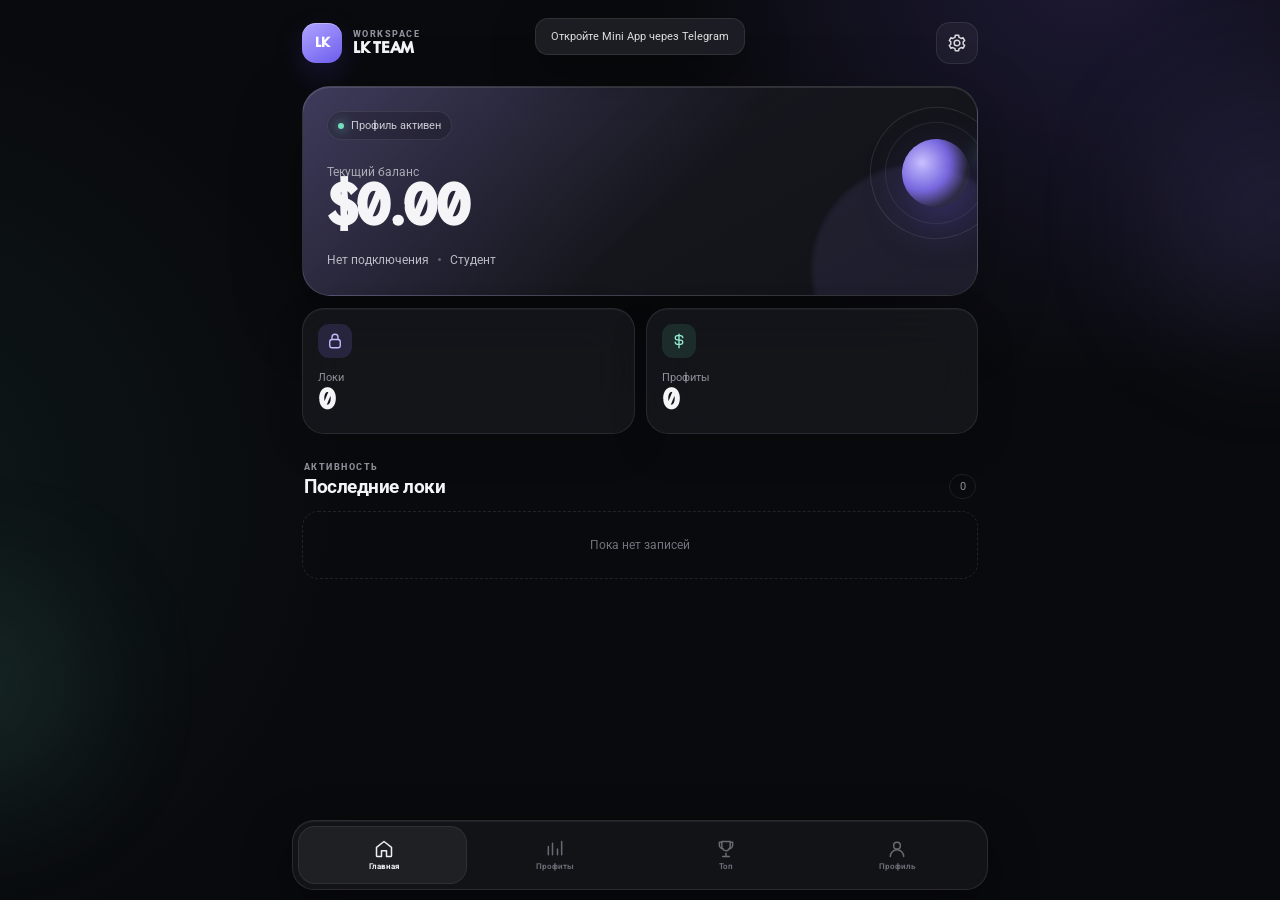
==== index.html @ 9cfc84b6 "Обновление бота" ====
<!doctype html>
<html lang="ru">
<head>
    <meta charset="utf-8">
    <meta name="viewport" content="width=device-width, initial-scale=1, viewport-fit=cover">
    <meta name="theme-color" content="#0b0c10">
    <title>LK TEAM</title>
    <link rel="stylesheet" href="style.css">
    <script src="https://telegram.org/js/telegram-web-app.js"></script>
</head>
<body>
    <div class="ambient ambient-one"></div>
    <div class="ambient ambient-two"></div>

    <div class="app-shell">
        <header class="topbar">
            <div class="brand">
                <div class="brand-mark" aria-hidden="true">LK</div>
                <div>
                    <span class="eyebrow">WORKSPACE</span>
                    <strong>LK TEAM</strong>
                </div>
            </div>
            <button class="icon-button" id="settingsBtn" aria-label="Настройки">
                <svg viewBox="0 0 24 24"><path d="M12 15.4a3.4 3.4 0 1 0 0-6.8 3.4 3.4 0 0 0 0 6.8Z"/><path d="M19.4 13.5c.1-1 .1-2 0-3l1.8-1.4-2-3.4-2.2.9c-.8-.6-1.7-1.1-2.6-1.5L14 2.8h-4l-.4 2.3c-.9.4-1.8.9-2.6 1.5l-2.2-.9-2 3.4 1.8 1.4c-.1 1-.1 2 0 3l-1.8 1.4 2 3.4 2.2-.9c.8.6 1.7 1.1 2.6 1.5l.4 2.3h4l.4-2.3c.9-.4 1.8-.9 2.6-1.5l2.2.9 2-3.4-1.8-1.4Z"/></svg>
            </button>
        </header>

        <main>
            <section class="screen active" data-screen="home">
                <article class="hero-card">
                    <div class="hero-copy">
                        <span class="status-pill"><i></i> Профиль активен</span>
                        <p class="hero-label">Текущий баланс</p>
                        <h1 id="myBalance">$0.00</h1>
                        <div class="hero-meta">
                            <span id="userInfo">Загрузка…</span>
                            <span class="dot-separator"></span>
                            <span id="rankLabel">Студент</span>
                        </div>
                    </div>
                    <div class="hero-orbit" aria-hidden="true"><span></span></div>
                </article>

                <div class="metric-grid">
                    <article class="metric-card">
                        <div class="metric-icon violet">
                            <svg viewBox="0 0 24 24"><rect x="5" y="10" width="14" height="11" rx="3"/><path d="M8 10V7a4 4 0 0 1 8 0v3"/></svg>
                        </div>
                        <span>Локи</span>
                        <strong id="lockCount">0</strong>
                    </article>
                    <article class="metric-card">
                        <div class="metric-icon mint">
                            <svg viewBox="0 0 24 24"><path d="M12 3v18M17 7.5c0-1.7-2.2-3-5-3s-5 1.3-5 3 2.2 3 5 3 5 1.3 5 3-2.2 3-5 3-5-1.3-5-3"/></svg>
                        </div>
                        <span>Профиты</span>
                        <strong id="profitCount">0</strong>
                    </article>
                </div>

                <div class="section-heading">
                    <div><span class="eyebrow">АКТИВНОСТЬ</span><h2>Последние локи</h2></div>
                    <span class="count-badge" id="lockHistoryCount">0</span>
                </div>
                <div class="timeline" id="lockHistory"><div class="empty-state">Пока нет записей</div></div>
            </section>

            <section class="screen" data-screen="profits">
                <div class="page-title">
                    <span class="eyebrow">ФИНАНСЫ</span>
                    <h1>Профиты</h1>
                    <p>Ваш результат и доходы команды</p>
                </div>

                <article class="summary-card">
                    <span>Всего заработано</span>
                    <strong id="earnedTotal">$0.00</strong>
                    <div class="summary-line"><span></span></div>
                </article>

                <div class="section-heading"><div><span class="eyebrow">ИСТОРИЯ</span><h2>Начисления</h2></div></div>
                <div class="timeline" id="profitHistory"><div class="empty-state">Пока нет начислений</div></div>

                <div class="section-heading"><div><span class="eyebrow">КОМАНДА</span><h2>Реферальная система</h2></div></div>
                <article class="ref-card">
                    <div class="ref-row"><span><i>1</i> Первый уровень</span><strong><b id="refCount1">0</b> · $<b id="refMoney1">0</b></strong></div>
                    <div class="ref-row"><span><i>2</i> Второй уровень</span><strong><b id="refCount2">0</b> · $<b id="refMoney2">0</b></strong></div>
                    <div class="ref-row"><span><i>3</i> Третий уровень</span><strong><b id="refCount3">0</b> · $<b id="refMoney3">0</b></strong></div>
                    <button class="primary-button" id="inviteBtn">Скопировать ссылку</button>
                </article>
            </section>

            <section class="screen" data-screen="rating">
                <div class="page-title">
                    <span class="eyebrow">LK TEAM</span>
                    <h1>Рейтинг</h1>
                    <p>Лучшие участники проекта</p>
                </div>
                <div class="segment-control" role="tablist">
                    <button class="active" data-rating="locks">Локи</button>
                    <button data-rating="balance">Баланс</button>
                    <button data-rating="profits">Профиты</button>
                </div>
                <div class="leaderboard" id="leaderboard"><div class="empty-state">Загрузка рейтинга…</div></div>
            </section>

            <section class="screen" data-screen="profile">
                <div class="profile-head">
                    <div class="avatar" id="profileAvatar">LK</div>
                    <h1 id="profileName">Профиль</h1>
                    <p id="profileUsername">@username</p>
                    <span class="rank-chip" id="profileRank">Студент</span>
                </div>
                <article class="profile-card">
                    <div><span>В проекте</span><strong id="joinedAt">—</strong></div>
                    <div><span>Место в рейтинге</span><strong id="topPlace">—</strong></div>
                    <div><span>Статус</span><strong class="success">Активен</strong></div>
                </article>
                <button class="secondary-button" id="profileSettingsBtn">Настроить профиль</button>
            </section>
        </main>

        <nav class="bottom-nav" aria-label="Навигация">
            <span class="nav-indicator"></span>
            <button class="active" data-target="home"><svg viewBox="0 0 24 24"><path d="m3 10 9-7 9 7v10a1 1 0 0 1-1 1h-5v-7H9v7H4a1 1 0 0 1-1-1V10Z"/></svg><span>Главная</span></button>
            <button data-target="profits"><svg viewBox="0 0 24 24"><path d="M4 19V9m5 10V5m6 14v-7m5 7V3"/></svg><span>Профиты</span></button>
            <button data-target="rating"><svg viewBox="0 0 24 24"><path d="M8 21h8M12 17v4M7 4H4v3a5 5 0 0 0 5 5m8-8h3v3a5 5 0 0 1-5 5M7 3h10v6a5 5 0 0 1-10 0V3Z"/></svg><span>Топ</span></button>
            <button data-target="profile"><svg viewBox="0 0 24 24"><circle cx="12" cy="8" r="4"/><path d="M4 21a8 8 0 0 1 16 0"/></svg><span>Профиль</span></button>
        </nav>
    </div>

    <div class="sheet-overlay" id="settingsOverlay" aria-hidden="true">
        <section class="sheet" role="dialog" aria-modal="true" aria-labelledby="settingsTitle">
            <div class="sheet-handle"></div>
            <div class="sheet-header"><div><span class="eyebrow">ПРОФИЛЬ</span><h2 id="settingsTitle">Настройки</h2></div><button class="close-button" id="settingsCloseBtn">×</button></div>
            <label class="field"><span>Отображаемый тег</span><input id="tagInput" maxlength="20" autocomplete="off" placeholder="Ваш тег"></label>
            <button class="primary-button" id="tagSaveBtn">Сохранить тег</button>
            <label class="field"><span>Ранг</span><select id="rankSelect">
                <option value="Студент" data-price="0">Студент</option>
                <option value="Чемпион" data-price="1000">Чемпион · $1 000</option>
                <option value="Волк с Уолл-Стрит" data-price="3000">Волк с Уолл-Стрит · $3 000</option>
                <option value="Легенда" data-price="5000">Легенда · $5 000</option>
                <option value="Босс Верховного стола" data-price="10000">Босс Верховного стола · $10 000</option>
            </select></label>
            <p class="field-hint" id="rankHint"></p>
            <button class="secondary-button" id="rankSaveBtn">Применить ранг</button>
        </section>
    </div>

    <div class="loader active" id="loader"><div class="loader-mark">LK</div><div class="loader-line"><span></span></div></div>
    <div class="toast" id="toast" role="status"></div>
    <script src="script.js"></script>
</body>
</html>
---- style.css ----
@font-face { font-family: LK; src: url("images/font.ttf") format("truetype"); font-display: swap; }
@font-face { font-family: LKDisplay; src: url("images/font2.ttf") format("truetype"); font-display: swap; }

:root {
    color-scheme: dark;
    --bg: #090a0d;
    --surface: rgba(24, 25, 31, .76);
    --surface-strong: #17181e;
    --stroke: rgba(255, 255, 255, .085);
    --text: #f5f5f7;
    --muted: #8f919c;
    --violet: #9c8cff;
    --mint: #73e0bd;
    --danger: #ff727c;
    --radius-xl: 28px;
    --radius-lg: 22px;
    --radius-md: 16px;
    --safe-top: env(safe-area-inset-top, 0px);
    --safe-bottom: env(safe-area-inset-bottom, 0px);
}

* { box-sizing: border-box; -webkit-tap-highlight-color: transparent; }
html { background: var(--bg); }
body {
    margin: 0;
    min-height: 100vh;
    overflow-x: hidden;
    background:
        radial-gradient(circle at 85% -5%, rgba(132, 104, 255, .16), transparent 30%),
        radial-gradient(circle at -10% 55%, rgba(75, 198, 159, .08), transparent 32%),
        var(--bg);
    color: var(--text);
    font-family: LK, Inter, -apple-system, BlinkMacSystemFont, "Segoe UI", sans-serif;
    font-size: 15px;
    -webkit-font-smoothing: antialiased;
}

button, input, select { font: inherit; }
button { color: inherit; }
svg { width: 24px; height: 24px; fill: none; stroke: currentColor; stroke-width: 1.8; stroke-linecap: round; stroke-linejoin: round; }

.ambient { position: fixed; border-radius: 50%; filter: blur(80px); pointer-events: none; opacity: .2; }
.ambient-one { width: 190px; height: 190px; right: -90px; top: 120px; background: var(--violet); }
.ambient-two { width: 160px; height: 160px; left: -100px; bottom: 130px; background: var(--mint); }

.app-shell { position: relative; max-width: 720px; min-height: 100vh; margin: 0 auto; padding: calc(14px + var(--safe-top)) 16px calc(112px + var(--safe-bottom)); }
.topbar { display: flex; align-items: center; justify-content: space-between; height: 58px; margin-bottom: 14px; }
.brand { display: flex; align-items: center; gap: 11px; }
.brand-mark, .avatar, .loader-mark {
    display: grid; place-items: center; font-family: LKDisplay, LK, sans-serif; font-weight: 800;
    background: linear-gradient(145deg, #afa4ff, #6f5ef0); color: #fff;
    box-shadow: inset 0 1px 0 rgba(255,255,255,.3), 0 12px 30px rgba(92, 72, 220, .22);
}
.brand-mark { width: 40px; height: 40px; border-radius: 14px; font-size: 13px; }
.brand strong { display: block; margin-top: 2px; font-family: LKDisplay, LK, sans-serif; font-size: 15px; letter-spacing: -.02em; }
.eyebrow { display: block; color: var(--muted); font-size: 9px; font-weight: 800; letter-spacing: .16em; }

.icon-button, .close-button {
    display: grid; place-items: center; border: 1px solid var(--stroke); background: rgba(255,255,255,.045);
    cursor: pointer; transition: transform .2s ease, background .2s ease;
}
.icon-button { width: 42px; height: 42px; border-radius: 14px; color: #d9d9df; }
.icon-button svg { width: 20px; height: 20px; }
.icon-button:active, .close-button:active { transform: scale(.93); background: rgba(255,255,255,.09); }

.screen { display: none; animation: screenIn .34s cubic-bezier(.2,.8,.2,1); }
.screen.active { display: block; }
@keyframes screenIn { from { opacity: 0; transform: translateY(8px); } to { opacity: 1; transform: none; } }

.hero-card {
    position: relative; min-height: 210px; overflow: hidden; border: 1px solid rgba(255,255,255,.13); border-radius: var(--radius-xl);
    background:
        linear-gradient(135deg, rgba(160, 142, 255, .24), rgba(17, 18, 24, .4) 55%),
        linear-gradient(150deg, #202028, #111217);
    box-shadow: inset 0 1px 0 rgba(255,255,255,.11), 0 22px 70px rgba(0,0,0,.28);
    padding: 24px;
}
.hero-card::after { content: ""; position: absolute; inset: auto -45px -80px auto; width: 210px; height: 210px; border-radius: 50%; background: rgba(156,140,255,.09); filter: blur(2px); }
.hero-copy { position: relative; z-index: 2; }
.status-pill { display: inline-flex; align-items: center; gap: 7px; padding: 7px 10px; border: 1px solid rgba(255,255,255,.09); border-radius: 999px; background: rgba(0,0,0,.18); color: #c9cad1; font-size: 11px; }
.status-pill i { width: 6px; height: 6px; border-radius: 50%; background: var(--mint); box-shadow: 0 0 12px var(--mint); }
.hero-label { margin: 25px 0 3px; color: #a9aab3; font-size: 12px; }
.hero-card h1 { margin: 0; font-family: LKDisplay, LK, sans-serif; font-size: clamp(38px, 12vw, 54px); letter-spacing: -.06em; line-height: 1.05; }
.hero-meta { display: flex; align-items: center; gap: 9px; margin-top: 14px; color: #bbbcc5; font-size: 12px; }
.dot-separator { width: 3px; height: 3px; border-radius: 50%; background: #636570; }
.hero-orbit { position: absolute; width: 132px; height: 132px; right: -25px; top: 20px; border: 1px solid rgba(255,255,255,.1); border-radius: 50%; transform: rotate(-18deg); }
.hero-orbit::before, .hero-orbit::after { content: ""; position: absolute; inset: 14px; border: 1px solid rgba(255,255,255,.08); border-radius: 50%; }
.hero-orbit::after { inset: 31px; background: radial-gradient(circle at 35% 30%, #c9c2ff, #7464dc 42%, #242234 70%); border: 0; box-shadow: 0 18px 45px rgba(91,72,201,.38); }
.hero-orbit span { position: absolute; z-index: 2; width: 9px; height: 9px; right: 8px; top: 58px; border-radius: 50%; background: var(--mint); box-shadow: 0 0 18px var(--mint); }

.metric-grid { display: grid; grid-template-columns: 1fr 1fr; gap: 11px; margin: 12px 0 28px; }
.metric-card, .profile-card, .ref-card, .summary-card {
    border: 1px solid var(--stroke); background: var(--surface); backdrop-filter: blur(24px); -webkit-backdrop-filter: blur(24px);
    box-shadow: inset 0 1px 0 rgba(255,255,255,.045), 0 14px 40px rgba(0,0,0,.13);
}
.metric-card { min-height: 126px; border-radius: var(--radius-lg); padding: 15px; }
.metric-icon { display: grid; place-items: center; width: 34px; height: 34px; border-radius: 11px; margin-bottom: 13px; }
.metric-icon svg { width: 18px; height: 18px; }
.metric-icon.violet { color: #c6bdff; background: rgba(141,120,255,.16); }
.metric-icon.mint { color: #97ecd0; background: rgba(83,203,164,.13); }
.metric-card > span { display: block; color: var(--muted); font-size: 11px; }
.metric-card strong { display: block; margin-top: 2px; font-family: LKDisplay, LK, sans-serif; font-size: 27px; letter-spacing: -.04em; }

.section-heading { display: flex; align-items: end; justify-content: space-between; margin: 0 2px 12px; }
.section-heading h2 { margin: 3px 0 0; font-family: LKDisplay, LK, sans-serif; font-size: 19px; letter-spacing: -.025em; }
.count-badge { min-width: 27px; padding: 5px 8px; border: 1px solid var(--stroke); border-radius: 99px; color: var(--muted); text-align: center; font-size: 11px; }

.timeline { display: grid; gap: 8px; }
.history-item { display: flex; align-items: center; gap: 12px; padding: 13px; border: 1px solid var(--stroke); border-radius: var(--radius-md); background: rgba(21,22,27,.72); }
.history-symbol { display: grid; place-items: center; flex: 0 0 37px; height: 37px; border-radius: 12px; color: var(--violet); background: rgba(148,130,255,.12); font-size: 16px; }
.history-copy { min-width: 0; flex: 1; }
.history-copy strong { display: block; overflow: hidden; white-space: nowrap; text-overflow: ellipsis; font-size: 13px; }
.history-copy span { display: block; margin-top: 3px; color: var(--muted); font-size: 10px; }
.history-value { color: var(--mint); font-family: LKDisplay, LK, sans-serif; font-size: 13px; }
.empty-state { padding: 26px 15px; border: 1px dashed rgba(255,255,255,.1); border-radius: var(--radius-md); color: #71737d; text-align: center; font-size: 12px; }

.page-title { padding: 18px 2px 24px; }
.page-title h1 { margin: 4px 0 5px; font-family: LKDisplay, LK, sans-serif; font-size: 34px; letter-spacing: -.05em; }
.page-title p { margin: 0; color: var(--muted); font-size: 12px; }
.summary-card { position: relative; overflow: hidden; min-height: 145px; margin-bottom: 28px; padding: 21px; border-radius: var(--radius-xl); background: linear-gradient(145deg, rgba(113,224,187,.12), rgba(24,25,31,.82)); }
.summary-card > span { color: var(--muted); font-size: 11px; }
.summary-card strong { display: block; margin-top: 9px; font-family: LKDisplay, LK, sans-serif; font-size: 36px; letter-spacing: -.055em; }
.summary-line { position: absolute; right: 18px; bottom: 21px; left: 18px; height: 30px; overflow: hidden; }
.summary-line::before { content: ""; position: absolute; inset: 16px 0 auto; height: 1px; background: rgba(255,255,255,.06); }
.summary-line span { position: absolute; width: 110%; height: 30px; left: -5%; border-top: 2px solid var(--mint); border-radius: 50%; transform: rotate(-3deg); filter: drop-shadow(0 0 7px rgba(115,224,189,.35)); }

.ref-card { margin-bottom: 15px; padding: 8px; border-radius: var(--radius-lg); }
.ref-row { display: flex; align-items: center; justify-content: space-between; min-height: 54px; padding: 0 9px; border-bottom: 1px solid rgba(255,255,255,.055); }
.ref-row:last-of-type { border: 0; }
.ref-row > span { display: flex; align-items: center; gap: 10px; color: #c5c6cd; font-size: 12px; }
.ref-row i { display: grid; place-items: center; width: 25px; height: 25px; border-radius: 8px; background: rgba(156,140,255,.12); color: #bdb2ff; font-style: normal; font-size: 10px; }
.ref-row strong { color: var(--muted); font-size: 11px; font-weight: 500; }
.ref-row b { color: var(--text); font-weight: 700; }

.primary-button, .secondary-button { width: 100%; min-height: 49px; border-radius: 15px; cursor: pointer; font-weight: 700; font-size: 12px; transition: transform .18s ease, opacity .18s ease; }
.primary-button { border: 0; background: linear-gradient(135deg, #a79aff, #7968ed); color: #fff; box-shadow: 0 12px 30px rgba(103,83,218,.18); }
.ref-card .primary-button { margin-top: 6px; }
.secondary-button { border: 1px solid var(--stroke); background: rgba(255,255,255,.045); }
.primary-button:active, .secondary-button:active { transform: scale(.98); }
.primary-button:disabled, .secondary-button:disabled { opacity: .45; }

.segment-control { display: grid; grid-template-columns: repeat(3, 1fr); gap: 4px; padding: 4px; margin-bottom: 14px; border: 1px solid var(--stroke); border-radius: 15px; background: rgba(255,255,255,.035); }
.segment-control button { min-height: 38px; border: 0; border-radius: 11px; background: transparent; color: var(--muted); font-size: 11px; cursor: pointer; transition: .2s ease; }
.segment-control button.active { background: rgba(255,255,255,.095); color: var(--text); box-shadow: inset 0 1px 0 rgba(255,255,255,.08); }
.leaderboard { display: grid; gap: 8px; }
.leader-item { display: flex; align-items: center; gap: 12px; min-height: 64px; padding: 10px 13px; border: 1px solid var(--stroke); border-radius: var(--radius-md); background: var(--surface); }
.leader-place { display: grid; place-items: center; flex: 0 0 34px; height: 34px; border-radius: 11px; background: rgba(255,255,255,.055); color: var(--muted); font-family: LKDisplay, LK, sans-serif; font-size: 12px; }
.leader-item:nth-child(1) .leader-place { background: rgba(255,203,97,.14); color: #ffd77f; }
.leader-item:nth-child(2) .leader-place { background: rgba(198,207,225,.11); color: #d9dfec; }
.leader-item:nth-child(3) .leader-place { background: rgba(214,145,99,.12); color: #dfa77e; }
.leader-person { min-width: 0; flex: 1; }
.leader-person strong, .leader-person span { display: block; overflow: hidden; white-space: nowrap; text-overflow: ellipsis; }
.leader-person strong { font-size: 12px; }
.leader-person span { margin-top: 3px; color: var(--muted); font-size: 9px; }
.leader-value { font-family: LKDisplay, LK, sans-serif; font-size: 12px; }

.profile-head { display: flex; flex-direction: column; align-items: center; padding: 31px 0 25px; }
.avatar { width: 78px; height: 78px; margin-bottom: 14px; border-radius: 27px; font-size: 20px; }
.profile-head h1 { margin: 0; font-family: LKDisplay, LK, sans-serif; font-size: 25px; letter-spacing: -.04em; }
.profile-head p { margin: 5px 0 11px; color: var(--muted); font-size: 11px; }
.rank-chip { padding: 7px 11px; border: 1px solid rgba(156,140,255,.18); border-radius: 99px; background: rgba(156,140,255,.1); color: #c7beff; font-size: 10px; }
.profile-card { margin-bottom: 12px; padding: 7px 15px; border-radius: var(--radius-lg); }
.profile-card div { display: flex; align-items: center; justify-content: space-between; min-height: 52px; border-bottom: 1px solid rgba(255,255,255,.055); }
.profile-card div:last-child { border: 0; }
.profile-card span { color: var(--muted); font-size: 11px; }
.profile-card strong { font-size: 11px; }
.profile-card .success { color: var(--mint); }

.bottom-nav {
    position: fixed; z-index: 20; right: 12px; bottom: calc(10px + var(--safe-bottom)); left: 12px; display: grid; grid-template-columns: repeat(4, 1fr);
    max-width: 696px; height: 70px; margin: auto; padding: 5px; border: 1px solid rgba(255,255,255,.1); border-radius: 22px;
    background: rgba(20,21,26,.86); backdrop-filter: blur(28px); -webkit-backdrop-filter: blur(28px); box-shadow: 0 18px 50px rgba(0,0,0,.45), inset 0 1px 0 rgba(255,255,255,.055);
}
.bottom-nav button { position: relative; z-index: 2; display: flex; flex-direction: column; align-items: center; justify-content: center; gap: 3px; border: 0; background: transparent; color: #696b74; cursor: pointer; transition: color .25s ease; }
.bottom-nav button.active { color: #eeeef2; }
.bottom-nav svg { width: 20px; height: 20px; }
.bottom-nav button span { font-size: 8px; font-weight: 700; }
.nav-indicator { position: absolute; width: calc(25% - 5px); height: 58px; top: 5px; left: 5px; border: 1px solid rgba(255,255,255,.075); border-radius: 17px; background: rgba(255,255,255,.055); transition: transform .35s cubic-bezier(.25,.8,.25,1); }

.sheet-overlay { position: fixed; z-index: 50; inset: 0; display: flex; align-items: end; visibility: hidden; background: rgba(0,0,0,0); transition: .25s ease; }
.sheet-overlay.show { visibility: visible; background: rgba(0,0,0,.62); }
.sheet { width: 100%; max-width: 720px; max-height: 88vh; margin: 0 auto; overflow-y: auto; padding: 8px 18px calc(24px + var(--safe-bottom)); border: 1px solid rgba(255,255,255,.12); border-bottom: 0; border-radius: 28px 28px 0 0; background: rgba(24,25,31,.96); backdrop-filter: blur(30px); transform: translateY(104%); transition: transform .36s cubic-bezier(.2,.8,.2,1); }
.sheet-overlay.show .sheet { transform: none; }
.sheet-handle { width: 36px; height: 4px; margin: 0 auto 18px; border-radius: 99px; background: #494b54; }
.sheet-header { display: flex; align-items: center; justify-content: space-between; margin-bottom: 21px; }
.sheet-header h2 { margin: 3px 0 0; font-family: LKDisplay, LK, sans-serif; font-size: 22px; }
.close-button { width: 37px; height: 37px; border-radius: 13px; color: #aaa; font-size: 23px; line-height: 1; }
.field { display: block; margin: 14px 0 9px; }
.field > span { display: block; margin: 0 0 8px 2px; color: var(--muted); font-size: 10px; }
.field input, .field select { width: 100%; height: 50px; padding: 0 14px; outline: 0; border: 1px solid var(--stroke); border-radius: 15px; background: rgba(255,255,255,.045); color: var(--text); font-size: 12px; transition: border .2s ease; }
.field input:focus, .field select:focus { border-color: rgba(156,140,255,.48); }
.field select option { color: #111; }
.field-hint { min-height: 27px; margin: 6px 3px 9px; color: var(--muted); font-size: 9px; line-height: 1.45; }

.loader { position: fixed; z-index: 100; inset: 0; display: grid; place-content: center; gap: 17px; visibility: hidden; opacity: 0; background: var(--bg); transition: opacity .3s ease, visibility .3s ease; }
.loader.active { visibility: visible; opacity: 1; }
.loader-mark { width: 58px; height: 58px; margin: auto; border-radius: 20px; font-size: 16px; }
.loader-line { width: 110px; height: 3px; overflow: hidden; border-radius: 99px; background: rgba(255,255,255,.08); }
.loader-line span { display: block; width: 45%; height: 100%; border-radius: inherit; background: linear-gradient(90deg, var(--violet), var(--mint)); animation: loading 1.1s ease-in-out infinite; }
@keyframes loading { 0% { transform: translateX(-110%); } 100% { transform: translateX(250%); } }

.toast { position: fixed; z-index: 80; top: calc(18px + var(--safe-top)); left: 50%; max-width: calc(100% - 32px); padding: 11px 15px; border: 1px solid var(--stroke); border-radius: 13px; background: rgba(30,31,38,.94); box-shadow: 0 15px 45px rgba(0,0,0,.36); color: #ddd; font-size: 11px; opacity: 0; transform: translate(-50%, -15px); pointer-events: none; transition: .25s ease; }
.toast.show { opacity: 1; transform: translate(-50%, 0); }

@media (min-width: 560px) {
    .app-shell { padding-right: 22px; padding-left: 22px; }
    .metric-grid { grid-template-columns: repeat(4, 1fr); }
    .metric-card { grid-column: span 2; }
}

@media (prefers-reduced-motion: reduce) {
    *, *::before, *::after { scroll-behavior: auto !important; animation-duration: .01ms !important; animation-iteration-count: 1 !important; transition-duration: .01ms !important; }
}
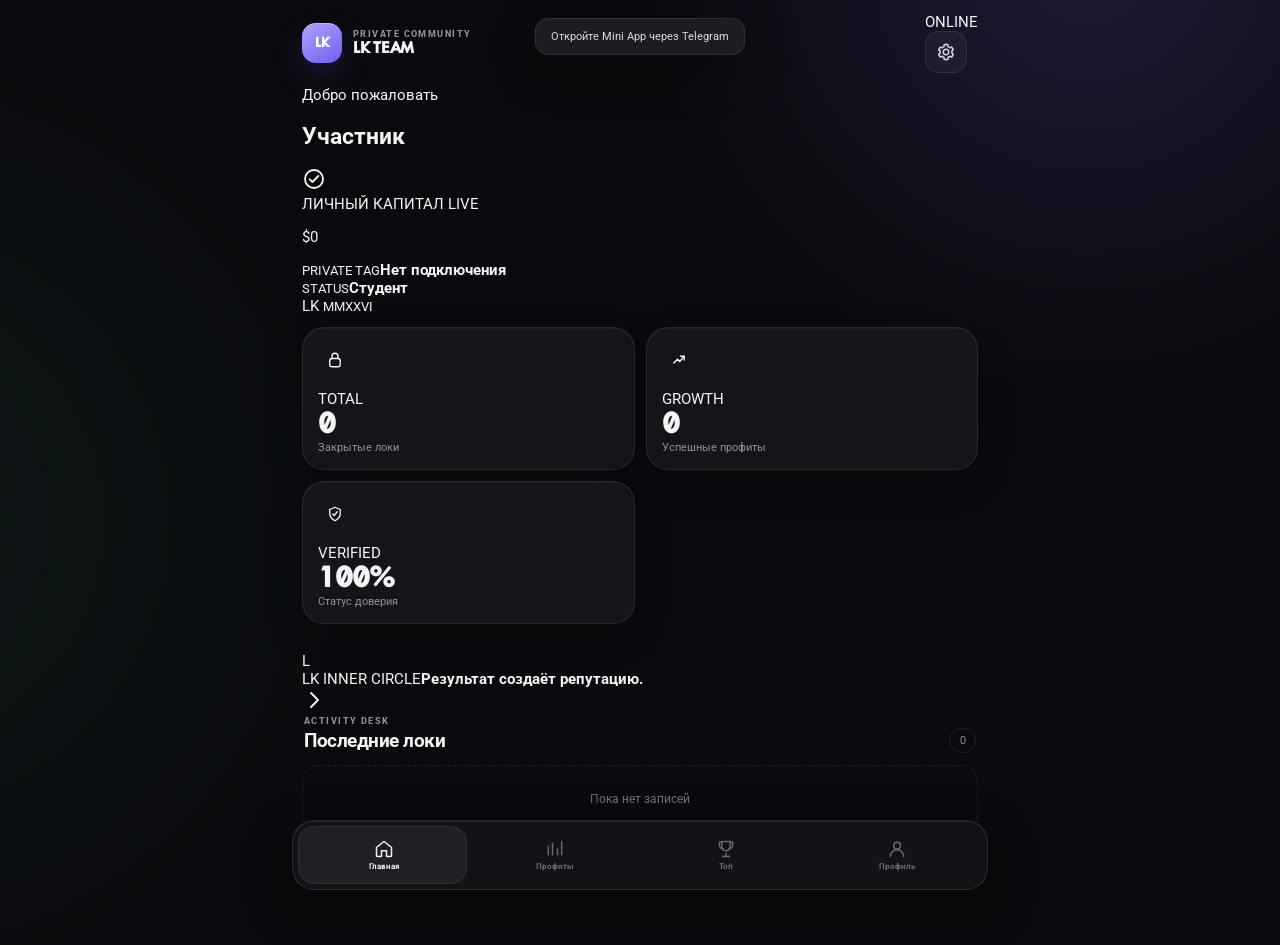
==== commit 17d5ec48: "Redesign Mini App structure with premium private-club layout" ====
--- a/index.html
+++ b/index.html
@@ -3,64 +3,114 @@
 <head>
     <meta charset="utf-8">
     <meta name="viewport" content="width=device-width, initial-scale=1, viewport-fit=cover">
-    <meta name="theme-color" content="#0b0c10">
-    <title>LK TEAM</title>
+    <meta name="theme-color" content="#090806">
+    <meta name="color-scheme" content="dark">
+    <title>LK TEAM — Private Club</title>
+    <link rel="preconnect" href="https://fonts.googleapis.com">
+    <link rel="preconnect" href="https://fonts.gstatic.com" crossorigin>
+    <link href="https://fonts.googleapis.com/css2?family=Cormorant+Garamond:wght@600;700&family=Manrope:wght@400;500;600;700;800&display=swap" rel="stylesheet">
     <link rel="stylesheet" href="style.css">
     <script src="https://telegram.org/js/telegram-web-app.js"></script>
 </head>
 <body>
-    <div class="ambient ambient-one"></div>
-    <div class="ambient ambient-two"></div>
+    <div class="scene" aria-hidden="true">
+        <div class="scene-glow scene-glow-one"></div>
+        <div class="scene-glow scene-glow-two"></div>
+        <div class="scene-grid"></div>
+        <div class="scene-noise"></div>
+    </div>
 
     <div class="app-shell">
         <header class="topbar">
             <div class="brand">
-                <div class="brand-mark" aria-hidden="true">LK</div>
-                <div>
-                    <span class="eyebrow">WORKSPACE</span>
+                <div class="brand-mark" aria-hidden="true"><span>LK</span></div>
+                <div class="brand-copy">
+                    <span class="eyebrow">PRIVATE COMMUNITY</span>
                     <strong>LK TEAM</strong>
                 </div>
             </div>
-            <button class="icon-button" id="settingsBtn" aria-label="Настройки">
-                <svg viewBox="0 0 24 24"><path d="M12 15.4a3.4 3.4 0 1 0 0-6.8 3.4 3.4 0 0 0 0 6.8Z"/><path d="M19.4 13.5c.1-1 .1-2 0-3l1.8-1.4-2-3.4-2.2.9c-.8-.6-1.7-1.1-2.6-1.5L14 2.8h-4l-.4 2.3c-.9.4-1.8.9-2.6 1.5l-2.2-.9-2 3.4 1.8 1.4c-.1 1-.1 2 0 3l-1.8 1.4 2 3.4 2.2-.9c.8.6 1.7 1.1 2.6 1.5l.4 2.3h4l.4-2.3c.9-.4 1.8-.9 2.6-1.5l2.2.9 2-3.4-1.8-1.4Z"/></svg>
-            </button>
+            <div class="top-actions">
+                <span class="online-badge"><i></i><span>ONLINE</span></span>
+                <button class="icon-button" id="settingsBtn" aria-label="Настройки">
+                    <svg viewBox="0 0 24 24" aria-hidden="true"><path d="M12 15.3a3.3 3.3 0 1 0 0-6.6 3.3 3.3 0 0 0 0 6.6Z"/><path d="M19.1 13.4a7.7 7.7 0 0 0 0-2.8l1.7-1.3-1.9-3.2-2.1.8a8.2 8.2 0 0 0-2.4-1.4L14.1 3h-4.2l-.3 2.5A8.2 8.2 0 0 0 7.2 7l-2.1-.8-1.9 3.2 1.7 1.3a7.7 7.7 0 0 0 0 2.8l-1.7 1.3L5.1 18l2.1-.8a8.2 8.2 0 0 0 2.4 1.4l.3 2.5h4.2l.3-2.5a8.2 8.2 0 0 0 2.4-1.4l2.1.8 1.9-3.2-1.7-1.4Z"/></svg>
+                </button>
+            </div>
         </header>
 
         <main>
             <section class="screen active" data-screen="home">
-                <article class="hero-card">
-                    <div class="hero-copy">
-                        <span class="status-pill"><i></i> Профиль активен</span>
-                        <p class="hero-label">Текущий баланс</p>
-                        <h1 id="myBalance">$0.00</h1>
-                        <div class="hero-meta">
-                            <span id="userInfo">Загрузка…</span>
-                            <span class="dot-separator"></span>
-                            <span id="rankLabel">Студент</span>
-                        </div>
-                    </div>
-                    <div class="hero-orbit" aria-hidden="true"><span></span></div>
+                <div class="welcome-row">
+                    <div>
+                        <span id="greetingText">Добро пожаловать</span>
+                        <h1 id="welcomeName">Участник</h1>
+                    </div>
+                    <div class="member-seal" aria-label="Верифицированный участник">
+                        <svg viewBox="0 0 24 24" aria-hidden="true"><path d="m7.8 12.3 2.7 2.7 5.8-6"/><circle cx="12" cy="12" r="9"/></svg>
+                    </div>
+                </div>
+
+                <article class="wealth-card">
+                    <div class="wealth-shine" aria-hidden="true"></div>
+                    <div class="wealth-rings" aria-hidden="true"><i></i><i></i><i></i></div>
+                    <div class="wealth-content">
+                        <div class="wealth-topline">
+                            <span>ЛИЧНЫЙ КАПИТАЛ</span>
+                            <span class="live-pill"><i></i> LIVE</span>
+                        </div>
+                        <p class="wealth-balance" id="myBalance">$0</p>
+                        <div class="wealth-footer">
+                            <div><small>PRIVATE TAG</small><strong id="userInfo">Загрузка…</strong></div>
+                            <div><small>STATUS</small><strong id="rankLabel">Студент</strong></div>
+                        </div>
+                    </div>
+                    <div class="wealth-medallion" aria-hidden="true">
+                        <div class="medallion-edge"></div>
+                        <span>LK</span>
+                        <small>MMXXVI</small>
+                    </div>
                 </article>
 
                 <div class="metric-grid">
                     <article class="metric-card">
-                        <div class="metric-icon violet">
-                            <svg viewBox="0 0 24 24"><rect x="5" y="10" width="14" height="11" rx="3"/><path d="M8 10V7a4 4 0 0 1 8 0v3"/></svg>
-                        </div>
-                        <span>Локи</span>
+                        <div class="metric-top">
+                            <span class="metric-icon">
+                                <svg viewBox="0 0 24 24" aria-hidden="true"><rect x="5" y="10" width="14" height="11" rx="3"/><path d="M8 10V7a4 4 0 0 1 8 0v3"/></svg>
+                            </span>
+                            <span class="metric-trend">TOTAL</span>
+                        </div>
                         <strong id="lockCount">0</strong>
+                        <span>Закрытые локи</span>
                     </article>
                     <article class="metric-card">
-                        <div class="metric-icon mint">
-                            <svg viewBox="0 0 24 24"><path d="M12 3v18M17 7.5c0-1.7-2.2-3-5-3s-5 1.3-5 3 2.2 3 5 3 5 1.3 5 3-2.2 3-5 3-5-1.3-5-3"/></svg>
-                        </div>
-                        <span>Профиты</span>
+                        <div class="metric-top">
+                            <span class="metric-icon">
+                                <svg viewBox="0 0 24 24" aria-hidden="true"><path d="M5 16 10 11l3 3 6-7"/><path d="M14 7h5v5"/></svg>
+                            </span>
+                            <span class="metric-trend">GROWTH</span>
+                        </div>
                         <strong id="profitCount">0</strong>
+                        <span>Успешные профиты</span>
                     </article>
-                </div>
+                    <article class="metric-card metric-card-status">
+                        <div class="metric-top">
+                            <span class="metric-icon">
+                                <svg viewBox="0 0 24 24" aria-hidden="true"><path d="M12 3 19 6v5c0 4.6-2.9 8-7 10-4.1-2-7-5.4-7-10V6l7-3Z"/><path d="m9 12 2 2 4-5"/></svg>
+                            </span>
+                            <span class="metric-trend">VERIFIED</span>
+                        </div>
+                        <strong class="status-value">100%</strong>
+                        <span>Статус доверия</span>
+                    </article>
+                </div>
+
+                <article class="club-note">
+                    <div class="club-note-mark">L</div>
+                    <div><span>LK INNER CIRCLE</span><strong>Результат создаёт репутацию.</strong></div>
+                    <svg viewBox="0 0 24 24" aria-hidden="true"><path d="m9 5 7 7-7 7"/></svg>
+                </article>
 
                 <div class="section-heading">
-                    <div><span class="eyebrow">АКТИВНОСТЬ</span><h2>Последние локи</h2></div>
+                    <div><span class="eyebrow">ACTIVITY DESK</span><h2>Последние локи</h2></div>
                     <span class="count-badge" id="lockHistoryCount">0</span>
                 </div>
                 <div class="timeline" id="lockHistory"><div class="empty-state">Пока нет записей</div></div>
@@ -68,34 +118,63 @@
 
             <section class="screen" data-screen="profits">
                 <div class="page-title">
-                    <span class="eyebrow">ФИНАНСЫ</span>
+                    <span class="eyebrow">FINANCIAL OFFICE</span>
                     <h1>Профиты</h1>
-                    <p>Ваш результат и доходы команды</p>
+                    <p>Личная динамика и структура дохода</p>
                 </div>
 
                 <article class="summary-card">
-                    <span>Всего заработано</span>
-                    <strong id="earnedTotal">$0.00</strong>
-                    <div class="summary-line"><span></span></div>
-                </article>
-
-                <div class="section-heading"><div><span class="eyebrow">ИСТОРИЯ</span><h2>Начисления</h2></div></div>
+                    <div class="summary-copy">
+                        <span>ВСЕГО ЗАРАБОТАНО</span>
+                        <strong id="earnedTotal">$0</strong>
+                        <small><i></i> Данные обновляются автоматически</small>
+                    </div>
+                    <div class="chart-shell" aria-hidden="true">
+                        <svg viewBox="0 0 280 100" preserveAspectRatio="none">
+                            <defs>
+                                <linearGradient id="chartFill" x1="0" y1="0" x2="0" y2="1">
+                                    <stop offset="0%" stop-color="#e5bd72" stop-opacity=".32"/>
+                                    <stop offset="100%" stop-color="#e5bd72" stop-opacity="0"/>
+                                </linearGradient>
+                            </defs>
+                            <path class="chart-area" d="M0 86 C28 76 39 78 61 67 S103 72 125 54 156 60 176 38 217 50 239 25 261 29 280 10 L280 100 L0 100Z"/>
+                            <path class="chart-line" d="M0 86 C28 76 39 78 61 67 S103 72 125 54 156 60 176 38 217 50 239 25 261 29 280 10"/>
+                        </svg>
+                    </div>
+                </article>
+
+                <div class="finance-facts">
+                    <div><span>Средний чек</span><strong id="profitAverage">$0</strong></div>
+                    <div><span>Лучший профит</span><strong id="profitBest">$0</strong></div>
+                    <div><span>Всего операций</span><strong id="profitOperations">0</strong></div>
+                </div>
+
+                <div class="section-heading"><div><span class="eyebrow">TRANSACTIONS</span><h2>Начисления</h2></div></div>
                 <div class="timeline" id="profitHistory"><div class="empty-state">Пока нет начислений</div></div>
 
-                <div class="section-heading"><div><span class="eyebrow">КОМАНДА</span><h2>Реферальная система</h2></div></div>
+                <div class="section-heading"><div><span class="eyebrow">PARTNER PROGRAM</span><h2>Реферальная система</h2></div></div>
                 <article class="ref-card">
-                    <div class="ref-row"><span><i>1</i> Первый уровень</span><strong><b id="refCount1">0</b> · $<b id="refMoney1">0</b></strong></div>
-                    <div class="ref-row"><span><i>2</i> Второй уровень</span><strong><b id="refCount2">0</b> · $<b id="refMoney2">0</b></strong></div>
-                    <div class="ref-row"><span><i>3</i> Третий уровень</span><strong><b id="refCount3">0</b> · $<b id="refMoney3">0</b></strong></div>
-                    <button class="primary-button" id="inviteBtn">Скопировать ссылку</button>
+                    <div class="ref-intro"><span>3 уровня партнёрства</span><strong>Расширяй свою команду</strong></div>
+                    <div class="ref-row"><span><i>01</i><b>Первый уровень</b></span><strong><b id="refCount1">0</b> чел. <em>$<b id="refMoney1">0</b></em></strong></div>
+                    <div class="ref-row"><span><i>02</i><b>Второй уровень</b></span><strong><b id="refCount2">0</b> чел. <em>$<b id="refMoney2">0</b></em></strong></div>
+                    <div class="ref-row"><span><i>03</i><b>Третий уровень</b></span><strong><b id="refCount3">0</b> чел. <em>$<b id="refMoney3">0</b></em></strong></div>
+                    <button class="primary-button" id="inviteBtn">
+                        <span>Скопировать приглашение</span>
+                        <svg viewBox="0 0 24 24" aria-hidden="true"><path d="M8 12h8M13 9l3 3-3 3"/><rect x="3" y="4" width="18" height="16" rx="5"/></svg>
+                    </button>
                 </article>
             </section>
 
             <section class="screen" data-screen="rating">
-                <div class="page-title">
-                    <span class="eyebrow">LK TEAM</span>
-                    <h1>Рейтинг</h1>
-                    <p>Лучшие участники проекта</p>
+                <div class="rating-head">
+                    <div>
+                        <span class="eyebrow">HALL OF FAME</span>
+                        <h1>Рейтинг</h1>
+                        <p>Лидеры закрытого сообщества</p>
+                    </div>
+                    <div class="trophy-seal" aria-hidden="true">
+                        <svg viewBox="0 0 24 24"><path d="M8 21h8M12 17v4M7 4H4v3a5 5 0 0 0 5 5m8-8h3v3a5 5 0 0 1-5 5M7 3h10v6a5 5 0 0 1-10 0V3Z"/></svg>
+                    </div>
                 </div>
                 <div class="segment-control" role="tablist">
                     <button class="active" data-rating="locks">Локи</button>
@@ -106,50 +185,78 @@
             </section>
 
             <section class="screen" data-screen="profile">
-                <div class="profile-head">
-                    <div class="avatar" id="profileAvatar">LK</div>
+                <article class="profile-hero">
+                    <div class="profile-hero-lines" aria-hidden="true"></div>
+                    <span class="profile-overline">MEMBER ID · <b id="profileMemberId">000000</b></span>
+                    <div class="avatar-wrap"><div class="avatar" id="profileAvatar">LK</div><i></i></div>
                     <h1 id="profileName">Профиль</h1>
                     <p id="profileUsername">@username</p>
                     <span class="rank-chip" id="profileRank">Студент</span>
-                </div>
+                </article>
+
+                <div class="profile-metrics">
+                    <div><strong id="profileProfitCount">0</strong><span>Профитов</span></div>
+                    <i></i>
+                    <div><strong id="profileLockCount">0</strong><span>Локов</span></div>
+                    <i></i>
+                    <div><strong id="topPlace">—</strong><span>Место</span></div>
+                </div>
+
                 <article class="profile-card">
-                    <div><span>В проекте</span><strong id="joinedAt">—</strong></div>
-                    <div><span>Место в рейтинге</span><strong id="topPlace">—</strong></div>
-                    <div><span>Статус</span><strong class="success">Активен</strong></div>
-                </article>
-                <button class="secondary-button" id="profileSettingsBtn">Настроить профиль</button>
+                    <div><span>Состоит в проекте</span><strong id="joinedAt">—</strong></div>
+                    <div><span>Private tag</span><strong id="profileTag">—</strong></div>
+                    <div><span>Статус аккаунта</span><strong class="success"><i></i> Активен</strong></div>
+                </article>
+                <button class="secondary-button" id="profileSettingsBtn">
+                    <span>Настроить профиль</span>
+                    <svg viewBox="0 0 24 24" aria-hidden="true"><path d="m9 5 7 7-7 7"/></svg>
+                </button>
             </section>
         </main>
 
         <nav class="bottom-nav" aria-label="Навигация">
             <span class="nav-indicator"></span>
-            <button class="active" data-target="home"><svg viewBox="0 0 24 24"><path d="m3 10 9-7 9 7v10a1 1 0 0 1-1 1h-5v-7H9v7H4a1 1 0 0 1-1-1V10Z"/></svg><span>Главная</span></button>
-            <button data-target="profits"><svg viewBox="0 0 24 24"><path d="M4 19V9m5 10V5m6 14v-7m5 7V3"/></svg><span>Профиты</span></button>
-            <button data-target="rating"><svg viewBox="0 0 24 24"><path d="M8 21h8M12 17v4M7 4H4v3a5 5 0 0 0 5 5m8-8h3v3a5 5 0 0 1-5 5M7 3h10v6a5 5 0 0 1-10 0V3Z"/></svg><span>Топ</span></button>
-            <button data-target="profile"><svg viewBox="0 0 24 24"><circle cx="12" cy="8" r="4"/><path d="M4 21a8 8 0 0 1 16 0"/></svg><span>Профиль</span></button>
+            <button class="active" data-target="home" aria-label="Главная"><svg viewBox="0 0 24 24"><path d="m3 10 9-7 9 7v10a1 1 0 0 1-1 1h-5v-7H9v7H4a1 1 0 0 1-1-1V10Z"/></svg><span>Главная</span></button>
+            <button data-target="profits" aria-label="Профиты"><svg viewBox="0 0 24 24"><path d="M4 19V9m5 10V5m6 14v-7m5 7V3"/></svg><span>Профиты</span></button>
+            <button data-target="rating" aria-label="Рейтинг"><svg viewBox="0 0 24 24"><path d="M8 21h8M12 17v4M7 4H4v3a5 5 0 0 0 5 5m8-8h3v3a5 5 0 0 1-5 5M7 3h10v6a5 5 0 0 1-10 0V3Z"/></svg><span>Топ</span></button>
+            <button data-target="profile" aria-label="Профиль"><svg viewBox="0 0 24 24"><circle cx="12" cy="8" r="4"/><path d="M4 21a8 8 0 0 1 16 0"/></svg><span>Профиль</span></button>
         </nav>
     </div>
 
     <div class="sheet-overlay" id="settingsOverlay" aria-hidden="true">
         <section class="sheet" role="dialog" aria-modal="true" aria-labelledby="settingsTitle">
             <div class="sheet-handle"></div>
-            <div class="sheet-header"><div><span class="eyebrow">ПРОФИЛЬ</span><h2 id="settingsTitle">Настройки</h2></div><button class="close-button" id="settingsCloseBtn">×</button></div>
-            <label class="field"><span>Отображаемый тег</span><input id="tagInput" maxlength="20" autocomplete="off" placeholder="Ваш тег"></label>
-            <button class="primary-button" id="tagSaveBtn">Сохранить тег</button>
-            <label class="field"><span>Ранг</span><select id="rankSelect">
-                <option value="Студент" data-price="0">Студент</option>
-                <option value="Чемпион" data-price="1000">Чемпион · $1 000</option>
-                <option value="Волк с Уолл-Стрит" data-price="3000">Волк с Уолл-Стрит · $3 000</option>
-                <option value="Легенда" data-price="5000">Легенда · $5 000</option>
-                <option value="Босс Верховного стола" data-price="10000">Босс Верховного стола · $10 000</option>
-            </select></label>
+            <div class="sheet-header">
+                <div><span class="eyebrow">PRIVATE PROFILE</span><h2 id="settingsTitle">Настройки</h2></div>
+                <button class="close-button" id="settingsCloseBtn" aria-label="Закрыть">×</button>
+            </div>
+            <label class="field">
+                <span><b>Отображаемый тег</b><small><i id="tagCount">0</i>/20</small></span>
+                <input id="tagInput" maxlength="20" autocomplete="off" placeholder="Ваш тег">
+            </label>
+            <button class="primary-button" id="tagSaveBtn"><span>Сохранить тег</span></button>
+            <div class="sheet-divider"><span>Статус участника</span></div>
+            <label class="field">
+                <span><b>Ранг</b></span>
+                <select id="rankSelect">
+                    <option value="Студент" data-price="0">Студент</option>
+                    <option value="Чемпион" data-price="1000">Чемпион · $1 000</option>
+                    <option value="Волк с Уолл-Стрит" data-price="3000">Волк с Уолл-Стрит · $3 000</option>
+                    <option value="Легенда" data-price="5000">Легенда · $5 000</option>
+                    <option value="Босс Верховного стола" data-price="10000">Босс Верховного стола · $10 000</option>
+                </select>
+            </label>
             <p class="field-hint" id="rankHint"></p>
-            <button class="secondary-button" id="rankSaveBtn">Применить ранг</button>
+            <button class="secondary-button" id="rankSaveBtn"><span>Применить ранг</span></button>
         </section>
     </div>
 
-    <div class="loader active" id="loader"><div class="loader-mark">LK</div><div class="loader-line"><span></span></div></div>
-    <div class="toast" id="toast" role="status"></div>
+    <div class="loader active" id="loader">
+        <div class="loader-emblem"><span>LK</span><i></i></div>
+        <strong>PRIVATE COMMUNITY</strong>
+        <div class="loader-line"><span></span></div>
+    </div>
+    <div class="toast" id="toast" role="status" aria-live="polite"></div>
     <script src="script.js"></script>
 </body>
 </html>
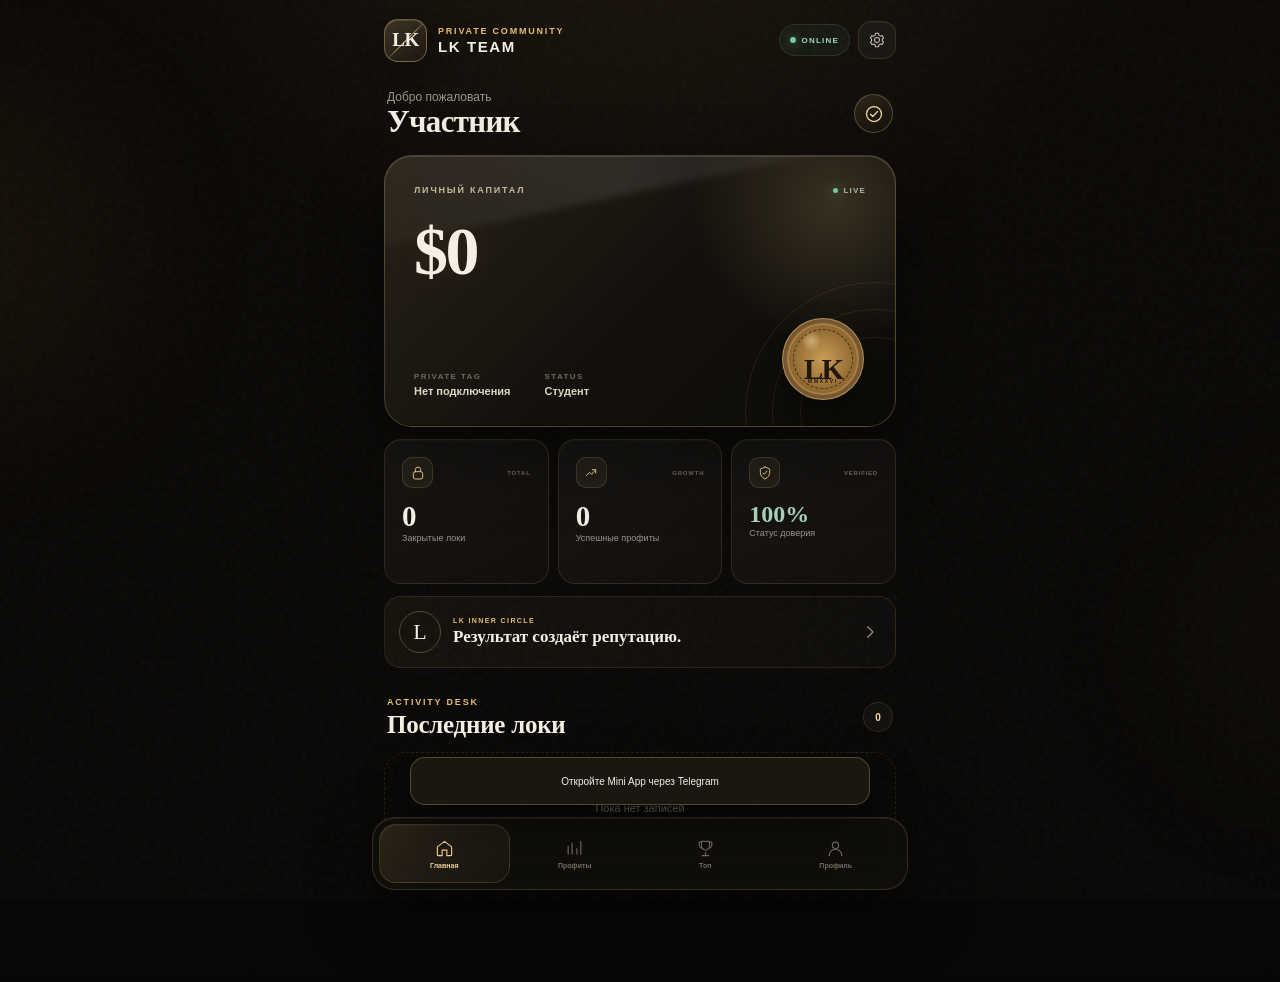
==== commit fd05d0e7: "Bust Mini App asset cache after premium redesign" ====
--- a/index.html
+++ b/index.html
@@ -9,7 +9,7 @@
     <link rel="preconnect" href="https://fonts.googleapis.com">
     <link rel="preconnect" href="https://fonts.gstatic.com" crossorigin>
     <link href="https://fonts.googleapis.com/css2?family=Cormorant+Garamond:wght@600;700&family=Manrope:wght@400;500;600;700;800&display=swap" rel="stylesheet">
-    <link rel="stylesheet" href="style.css">
+    <link rel="stylesheet" href="style.css?v=20260919-premium">
     <script src="https://telegram.org/js/telegram-web-app.js"></script>
 </head>
 <body>
@@ -257,6 +257,6 @@
         <div class="loader-line"><span></span></div>
     </div>
     <div class="toast" id="toast" role="status" aria-live="polite"></div>
-    <script src="script.js"></script>
+    <script src="script.js?v=20260919-premium"></script>
 </body>
 </html>
--- a/style.css
+++ b/style.css
@@ -1,213 +1,1694 @@
-@font-face { font-family: LK; src: url("images/font.ttf") format("truetype"); font-display: swap; }
-@font-face { font-family: LKDisplay; src: url("images/font2.ttf") format("truetype"); font-display: swap; }
-
 :root {
-    color-scheme: dark;
-    --bg: #090a0d;
-    --surface: rgba(24, 25, 31, .76);
-    --surface-strong: #17181e;
-    --stroke: rgba(255, 255, 255, .085);
-    --text: #f5f5f7;
-    --muted: #8f919c;
-    --violet: #9c8cff;
-    --mint: #73e0bd;
-    --danger: #ff727c;
+    --bg: #090806;
+    --bg-elevated: #100e0b;
+    --surface: rgba(24, 21, 16, .78);
+    --surface-strong: rgba(31, 27, 20, .94);
+    --surface-soft: rgba(255, 255, 255, .035);
+    --line: rgba(233, 200, 136, .13);
+    --line-strong: rgba(233, 200, 136, .28);
+    --gold: #e4bd76;
+    --gold-light: #f4d89c;
+    --gold-deep: #9b713a;
+    --ivory: #f5efe3;
+    --muted: #9b958a;
+    --muted-2: #6e695f;
+    --green: #75c99a;
+    --danger: #de8e83;
     --radius-xl: 28px;
     --radius-lg: 22px;
-    --radius-md: 16px;
-    --safe-top: env(safe-area-inset-top, 0px);
-    --safe-bottom: env(safe-area-inset-bottom, 0px);
-}
-
-* { box-sizing: border-box; -webkit-tap-highlight-color: transparent; }
-html { background: var(--bg); }
+    --radius-md: 17px;
+    --shadow: 0 24px 80px rgba(0, 0, 0, .42);
+    --font-ui: "Manrope", -apple-system, BlinkMacSystemFont, "Segoe UI", sans-serif;
+    --font-display: "Cormorant Garamond", Georgia, serif;
+}
+
+* {
+    box-sizing: border-box;
+    -webkit-tap-highlight-color: transparent;
+}
+
+html {
+    min-height: 100%;
+    background: var(--bg);
+    color-scheme: dark;
+    scroll-behavior: smooth;
+}
+
 body {
+    min-width: 320px;
+    min-height: 100vh;
     margin: 0;
-    min-height: 100vh;
     overflow-x: hidden;
     background:
-        radial-gradient(circle at 85% -5%, rgba(132, 104, 255, .16), transparent 30%),
-        radial-gradient(circle at -10% 55%, rgba(75, 198, 159, .08), transparent 32%),
-        var(--bg);
-    color: var(--text);
-    font-family: LK, Inter, -apple-system, BlinkMacSystemFont, "Segoe UI", sans-serif;
+        radial-gradient(circle at 50% -20%, rgba(173, 125, 61, .12), transparent 38%),
+        linear-gradient(180deg, #0b0907 0%, #080706 100%);
+    color: var(--ivory);
+    font-family: var(--font-ui);
+    font-size: 14px;
+    -webkit-font-smoothing: antialiased;
+}
+
+button,
+input,
+select {
+    font: inherit;
+}
+
+button {
+    color: inherit;
+}
+
+button,
+select {
+    cursor: pointer;
+}
+
+svg {
+    display: block;
+}
+
+.scene,
+.scene-glow,
+.scene-grid,
+.scene-noise {
+    position: fixed;
+    inset: 0;
+    pointer-events: none;
+}
+
+.scene {
+    z-index: 0;
+    overflow: hidden;
+}
+
+.scene-glow {
+    border-radius: 50%;
+    filter: blur(80px);
+    opacity: .28;
+}
+
+.scene-glow-one {
+    width: 360px;
+    height: 360px;
+    top: 8%;
+    left: -220px;
+    background: rgba(177, 118, 46, .24);
+}
+
+.scene-glow-two {
+    width: 300px;
+    height: 300px;
+    inset: auto -180px 12% auto;
+    background: rgba(94, 77, 44, .22);
+}
+
+.scene-grid {
+    opacity: .05;
+    background-image:
+        linear-gradient(rgba(255, 255, 255, .08) 1px, transparent 1px),
+        linear-gradient(90deg, rgba(255, 255, 255, .08) 1px, transparent 1px);
+    background-size: 54px 54px;
+    mask-image: linear-gradient(to bottom, rgba(0,0,0,.8), transparent 75%);
+}
+
+.scene-noise {
+    opacity: .045;
+    background-image: url("data:image/svg+xml,%3Csvg viewBox='0 0 180 180' xmlns='http://www.w3.org/2000/svg'%3E%3Cfilter id='n'%3E%3CfeTurbulence type='fractalNoise' baseFrequency='.92' numOctaves='4' stitchTiles='stitch'/%3E%3C/filter%3E%3Crect width='100%25' height='100%25' filter='url(%23n)' opacity='.8'/%3E%3C/svg%3E");
+}
+
+.app-shell {
+    position: relative;
+    z-index: 1;
+    width: min(100%, 560px);
+    min-height: 100vh;
+    margin: 0 auto;
+    padding: env(safe-area-inset-top) 18px calc(118px + env(safe-area-inset-bottom));
+}
+
+.topbar {
+    position: relative;
+    z-index: 20;
+    display: flex;
+    align-items: center;
+    justify-content: space-between;
+    min-height: 78px;
+    padding: 13px 0 11px;
+}
+
+.brand,
+.top-actions,
+.brand-copy,
+.welcome-row,
+.metric-top,
+.wealth-topline,
+.section-heading,
+.sheet-header,
+.ref-row,
+.leader-person,
+.rating-head {
+    display: flex;
+    align-items: center;
+}
+
+.brand {
+    gap: 11px;
+}
+
+.brand-mark {
+    position: relative;
+    display: grid;
+    width: 43px;
+    height: 43px;
+    place-items: center;
+    border: 1px solid rgba(238, 201, 132, .37);
+    border-radius: 14px;
+    background:
+        linear-gradient(145deg, rgba(238, 201, 132, .19), rgba(238, 201, 132, .025)),
+        #15120e;
+    box-shadow:
+        inset 0 1px rgba(255, 255, 255, .12),
+        0 12px 28px rgba(0, 0, 0, .24);
+    overflow: hidden;
+}
+
+.brand-mark::before {
+    position: absolute;
+    width: 60px;
+    height: 1px;
+    background: linear-gradient(90deg, transparent, var(--gold), transparent);
+    content: "";
+    transform: rotate(-45deg);
+}
+
+.brand-mark span {
+    position: relative;
+    font-family: var(--font-display);
+    font-size: 19px;
+    font-weight: 700;
+    letter-spacing: -.5px;
+}
+
+.brand-copy {
+    align-items: flex-start;
+    flex-direction: column;
+    gap: 1px;
+}
+
+.eyebrow {
+    color: var(--gold);
+    font-size: 9px;
+    font-weight: 800;
+    letter-spacing: 1.8px;
+    line-height: 1.4;
+}
+
+.brand-copy strong {
     font-size: 15px;
-    -webkit-font-smoothing: antialiased;
-}
-
-button, input, select { font: inherit; }
-button { color: inherit; }
-svg { width: 24px; height: 24px; fill: none; stroke: currentColor; stroke-width: 1.8; stroke-linecap: round; stroke-linejoin: round; }
-
-.ambient { position: fixed; border-radius: 50%; filter: blur(80px); pointer-events: none; opacity: .2; }
-.ambient-one { width: 190px; height: 190px; right: -90px; top: 120px; background: var(--violet); }
-.ambient-two { width: 160px; height: 160px; left: -100px; bottom: 130px; background: var(--mint); }
-
-.app-shell { position: relative; max-width: 720px; min-height: 100vh; margin: 0 auto; padding: calc(14px + var(--safe-top)) 16px calc(112px + var(--safe-bottom)); }
-.topbar { display: flex; align-items: center; justify-content: space-between; height: 58px; margin-bottom: 14px; }
-.brand { display: flex; align-items: center; gap: 11px; }
-.brand-mark, .avatar, .loader-mark {
-    display: grid; place-items: center; font-family: LKDisplay, LK, sans-serif; font-weight: 800;
-    background: linear-gradient(145deg, #afa4ff, #6f5ef0); color: #fff;
-    box-shadow: inset 0 1px 0 rgba(255,255,255,.3), 0 12px 30px rgba(92, 72, 220, .22);
-}
-.brand-mark { width: 40px; height: 40px; border-radius: 14px; font-size: 13px; }
-.brand strong { display: block; margin-top: 2px; font-family: LKDisplay, LK, sans-serif; font-size: 15px; letter-spacing: -.02em; }
-.eyebrow { display: block; color: var(--muted); font-size: 9px; font-weight: 800; letter-spacing: .16em; }
-
-.icon-button, .close-button {
-    display: grid; place-items: center; border: 1px solid var(--stroke); background: rgba(255,255,255,.045);
-    cursor: pointer; transition: transform .2s ease, background .2s ease;
-}
-.icon-button { width: 42px; height: 42px; border-radius: 14px; color: #d9d9df; }
-.icon-button svg { width: 20px; height: 20px; }
-.icon-button:active, .close-button:active { transform: scale(.93); background: rgba(255,255,255,.09); }
-
-.screen { display: none; animation: screenIn .34s cubic-bezier(.2,.8,.2,1); }
-.screen.active { display: block; }
-@keyframes screenIn { from { opacity: 0; transform: translateY(8px); } to { opacity: 1; transform: none; } }
-
-.hero-card {
-    position: relative; min-height: 210px; overflow: hidden; border: 1px solid rgba(255,255,255,.13); border-radius: var(--radius-xl);
+    font-weight: 800;
+    letter-spacing: 1.6px;
+}
+
+.top-actions {
+    gap: 8px;
+}
+
+.online-badge {
+    display: flex;
+    align-items: center;
+    gap: 6px;
+    height: 32px;
+    padding: 0 10px;
+    border: 1px solid rgba(117, 201, 154, .15);
+    border-radius: 999px;
+    background: rgba(117, 201, 154, .055);
+    color: #a5d8ba;
+    font-size: 8px;
+    font-weight: 800;
+    letter-spacing: 1.2px;
+}
+
+.online-badge i,
+.live-pill i,
+.summary-copy small i,
+.success i {
+    width: 6px;
+    height: 6px;
+    border-radius: 50%;
+    background: var(--green);
+    box-shadow: 0 0 12px rgba(117, 201, 154, .7);
+}
+
+.icon-button,
+.close-button {
+    display: grid;
+    width: 38px;
+    height: 38px;
+    padding: 0;
+    place-items: center;
+    border: 1px solid var(--line);
+    border-radius: 13px;
+    background: rgba(255, 255, 255, .035);
+    box-shadow: inset 0 1px rgba(255, 255, 255, .04);
+}
+
+.icon-button svg {
+    width: 18px;
+    fill: none;
+    stroke: #c7bdad;
+    stroke-linecap: round;
+    stroke-linejoin: round;
+    stroke-width: 1.4;
+}
+
+main {
+    position: relative;
+}
+
+.screen {
+    display: none;
+    opacity: 0;
+    transform: translateY(12px);
+}
+
+.screen.active {
+    display: block;
+    animation: screen-in .5s cubic-bezier(.2, .75, .25, 1) forwards;
+}
+
+@keyframes screen-in {
+    to { opacity: 1; transform: translateY(0); }
+}
+
+.welcome-row {
+    justify-content: space-between;
+    margin: 12px 3px 18px;
+}
+
+.welcome-row > div:first-child {
+    display: grid;
+    gap: 2px;
+}
+
+.welcome-row span {
+    color: var(--muted);
+    font-size: 12px;
+}
+
+.welcome-row h1 {
+    margin: 0;
+    font-family: var(--font-display);
+    font-size: 31px;
+    font-weight: 600;
+    letter-spacing: -.7px;
+    line-height: 1;
+}
+
+.member-seal {
+    display: grid;
+    width: 39px;
+    height: 39px;
+    place-items: center;
+    border: 1px solid var(--line-strong);
+    border-radius: 50%;
+    background: linear-gradient(145deg, rgba(228, 189, 118, .13), rgba(228, 189, 118, .015));
+}
+
+.member-seal svg {
+    width: 20px;
+    fill: none;
+    stroke: var(--gold-light);
+    stroke-linecap: round;
+    stroke-linejoin: round;
+    stroke-width: 1.5;
+}
+
+.wealth-card {
+    position: relative;
+    min-height: 248px;
+    border: 1px solid rgba(239, 207, 146, .24);
+    border-radius: var(--radius-xl);
     background:
-        linear-gradient(135deg, rgba(160, 142, 255, .24), rgba(17, 18, 24, .4) 55%),
-        linear-gradient(150deg, #202028, #111217);
-    box-shadow: inset 0 1px 0 rgba(255,255,255,.11), 0 22px 70px rgba(0,0,0,.28);
+        radial-gradient(circle at 88% 18%, rgba(242, 206, 134, .17), transparent 28%),
+        linear-gradient(135deg, rgba(41, 34, 24, .97) 0%, rgba(20, 17, 13, .97) 53%, rgba(12, 11, 9, .98) 100%);
+    box-shadow:
+        inset 0 1px rgba(255, 255, 255, .11),
+        inset 0 -1px rgba(0, 0, 0, .7),
+        0 28px 70px rgba(0, 0, 0, .4);
+    isolation: isolate;
+    overflow: hidden;
+}
+
+.wealth-card::after {
+    position: absolute;
+    inset: 0;
+    z-index: 4;
+    border-radius: inherit;
+    box-shadow: inset 0 0 0 1px rgba(255, 255, 255, .015);
+    content: "";
+    pointer-events: none;
+}
+
+.wealth-shine {
+    position: absolute;
+    z-index: -1;
+    width: 150%;
+    height: 90px;
+    top: -50px;
+    left: -30%;
+    background: linear-gradient(90deg, transparent, rgba(255, 255, 255, .09), transparent);
+    filter: blur(3px);
+    transform: rotate(-12deg);
+}
+
+.wealth-rings {
+    position: absolute;
+    z-index: -1;
+    width: 260px;
+    height: 260px;
+    right: -110px;
+    bottom: -116px;
+}
+
+.wealth-rings i {
+    position: absolute;
+    inset: 0;
+    border: 1px solid rgba(231, 195, 127, .1);
+    border-radius: 50%;
+}
+
+.wealth-rings i:nth-child(2) { inset: 27px; }
+.wealth-rings i:nth-child(3) { inset: 55px; }
+
+.wealth-content {
+    position: relative;
+    z-index: 2;
+    display: flex;
+    min-height: 248px;
     padding: 24px;
-}
-.hero-card::after { content: ""; position: absolute; inset: auto -45px -80px auto; width: 210px; height: 210px; border-radius: 50%; background: rgba(156,140,255,.09); filter: blur(2px); }
-.hero-copy { position: relative; z-index: 2; }
-.status-pill { display: inline-flex; align-items: center; gap: 7px; padding: 7px 10px; border: 1px solid rgba(255,255,255,.09); border-radius: 999px; background: rgba(0,0,0,.18); color: #c9cad1; font-size: 11px; }
-.status-pill i { width: 6px; height: 6px; border-radius: 50%; background: var(--mint); box-shadow: 0 0 12px var(--mint); }
-.hero-label { margin: 25px 0 3px; color: #a9aab3; font-size: 12px; }
-.hero-card h1 { margin: 0; font-family: LKDisplay, LK, sans-serif; font-size: clamp(38px, 12vw, 54px); letter-spacing: -.06em; line-height: 1.05; }
-.hero-meta { display: flex; align-items: center; gap: 9px; margin-top: 14px; color: #bbbcc5; font-size: 12px; }
-.dot-separator { width: 3px; height: 3px; border-radius: 50%; background: #636570; }
-.hero-orbit { position: absolute; width: 132px; height: 132px; right: -25px; top: 20px; border: 1px solid rgba(255,255,255,.1); border-radius: 50%; transform: rotate(-18deg); }
-.hero-orbit::before, .hero-orbit::after { content: ""; position: absolute; inset: 14px; border: 1px solid rgba(255,255,255,.08); border-radius: 50%; }
-.hero-orbit::after { inset: 31px; background: radial-gradient(circle at 35% 30%, #c9c2ff, #7464dc 42%, #242234 70%); border: 0; box-shadow: 0 18px 45px rgba(91,72,201,.38); }
-.hero-orbit span { position: absolute; z-index: 2; width: 9px; height: 9px; right: 8px; top: 58px; border-radius: 50%; background: var(--mint); box-shadow: 0 0 18px var(--mint); }
-
-.metric-grid { display: grid; grid-template-columns: 1fr 1fr; gap: 11px; margin: 12px 0 28px; }
-.metric-card, .profile-card, .ref-card, .summary-card {
-    border: 1px solid var(--stroke); background: var(--surface); backdrop-filter: blur(24px); -webkit-backdrop-filter: blur(24px);
-    box-shadow: inset 0 1px 0 rgba(255,255,255,.045), 0 14px 40px rgba(0,0,0,.13);
-}
-.metric-card { min-height: 126px; border-radius: var(--radius-lg); padding: 15px; }
-.metric-icon { display: grid; place-items: center; width: 34px; height: 34px; border-radius: 11px; margin-bottom: 13px; }
-.metric-icon svg { width: 18px; height: 18px; }
-.metric-icon.violet { color: #c6bdff; background: rgba(141,120,255,.16); }
-.metric-icon.mint { color: #97ecd0; background: rgba(83,203,164,.13); }
-.metric-card > span { display: block; color: var(--muted); font-size: 11px; }
-.metric-card strong { display: block; margin-top: 2px; font-family: LKDisplay, LK, sans-serif; font-size: 27px; letter-spacing: -.04em; }
-
-.section-heading { display: flex; align-items: end; justify-content: space-between; margin: 0 2px 12px; }
-.section-heading h2 { margin: 3px 0 0; font-family: LKDisplay, LK, sans-serif; font-size: 19px; letter-spacing: -.025em; }
-.count-badge { min-width: 27px; padding: 5px 8px; border: 1px solid var(--stroke); border-radius: 99px; color: var(--muted); text-align: center; font-size: 11px; }
-
-.timeline { display: grid; gap: 8px; }
-.history-item { display: flex; align-items: center; gap: 12px; padding: 13px; border: 1px solid var(--stroke); border-radius: var(--radius-md); background: rgba(21,22,27,.72); }
-.history-symbol { display: grid; place-items: center; flex: 0 0 37px; height: 37px; border-radius: 12px; color: var(--violet); background: rgba(148,130,255,.12); font-size: 16px; }
-.history-copy { min-width: 0; flex: 1; }
-.history-copy strong { display: block; overflow: hidden; white-space: nowrap; text-overflow: ellipsis; font-size: 13px; }
-.history-copy span { display: block; margin-top: 3px; color: var(--muted); font-size: 10px; }
-.history-value { color: var(--mint); font-family: LKDisplay, LK, sans-serif; font-size: 13px; }
-.empty-state { padding: 26px 15px; border: 1px dashed rgba(255,255,255,.1); border-radius: var(--radius-md); color: #71737d; text-align: center; font-size: 12px; }
-
-.page-title { padding: 18px 2px 24px; }
-.page-title h1 { margin: 4px 0 5px; font-family: LKDisplay, LK, sans-serif; font-size: 34px; letter-spacing: -.05em; }
-.page-title p { margin: 0; color: var(--muted); font-size: 12px; }
-.summary-card { position: relative; overflow: hidden; min-height: 145px; margin-bottom: 28px; padding: 21px; border-radius: var(--radius-xl); background: linear-gradient(145deg, rgba(113,224,187,.12), rgba(24,25,31,.82)); }
-.summary-card > span { color: var(--muted); font-size: 11px; }
-.summary-card strong { display: block; margin-top: 9px; font-family: LKDisplay, LK, sans-serif; font-size: 36px; letter-spacing: -.055em; }
-.summary-line { position: absolute; right: 18px; bottom: 21px; left: 18px; height: 30px; overflow: hidden; }
-.summary-line::before { content: ""; position: absolute; inset: 16px 0 auto; height: 1px; background: rgba(255,255,255,.06); }
-.summary-line span { position: absolute; width: 110%; height: 30px; left: -5%; border-top: 2px solid var(--mint); border-radius: 50%; transform: rotate(-3deg); filter: drop-shadow(0 0 7px rgba(115,224,189,.35)); }
-
-.ref-card { margin-bottom: 15px; padding: 8px; border-radius: var(--radius-lg); }
-.ref-row { display: flex; align-items: center; justify-content: space-between; min-height: 54px; padding: 0 9px; border-bottom: 1px solid rgba(255,255,255,.055); }
-.ref-row:last-of-type { border: 0; }
-.ref-row > span { display: flex; align-items: center; gap: 10px; color: #c5c6cd; font-size: 12px; }
-.ref-row i { display: grid; place-items: center; width: 25px; height: 25px; border-radius: 8px; background: rgba(156,140,255,.12); color: #bdb2ff; font-style: normal; font-size: 10px; }
-.ref-row strong { color: var(--muted); font-size: 11px; font-weight: 500; }
-.ref-row b { color: var(--text); font-weight: 700; }
-
-.primary-button, .secondary-button { width: 100%; min-height: 49px; border-radius: 15px; cursor: pointer; font-weight: 700; font-size: 12px; transition: transform .18s ease, opacity .18s ease; }
-.primary-button { border: 0; background: linear-gradient(135deg, #a79aff, #7968ed); color: #fff; box-shadow: 0 12px 30px rgba(103,83,218,.18); }
-.ref-card .primary-button { margin-top: 6px; }
-.secondary-button { border: 1px solid var(--stroke); background: rgba(255,255,255,.045); }
-.primary-button:active, .secondary-button:active { transform: scale(.98); }
-.primary-button:disabled, .secondary-button:disabled { opacity: .45; }
-
-.segment-control { display: grid; grid-template-columns: repeat(3, 1fr); gap: 4px; padding: 4px; margin-bottom: 14px; border: 1px solid var(--stroke); border-radius: 15px; background: rgba(255,255,255,.035); }
-.segment-control button { min-height: 38px; border: 0; border-radius: 11px; background: transparent; color: var(--muted); font-size: 11px; cursor: pointer; transition: .2s ease; }
-.segment-control button.active { background: rgba(255,255,255,.095); color: var(--text); box-shadow: inset 0 1px 0 rgba(255,255,255,.08); }
-.leaderboard { display: grid; gap: 8px; }
-.leader-item { display: flex; align-items: center; gap: 12px; min-height: 64px; padding: 10px 13px; border: 1px solid var(--stroke); border-radius: var(--radius-md); background: var(--surface); }
-.leader-place { display: grid; place-items: center; flex: 0 0 34px; height: 34px; border-radius: 11px; background: rgba(255,255,255,.055); color: var(--muted); font-family: LKDisplay, LK, sans-serif; font-size: 12px; }
-.leader-item:nth-child(1) .leader-place { background: rgba(255,203,97,.14); color: #ffd77f; }
-.leader-item:nth-child(2) .leader-place { background: rgba(198,207,225,.11); color: #d9dfec; }
-.leader-item:nth-child(3) .leader-place { background: rgba(214,145,99,.12); color: #dfa77e; }
-.leader-person { min-width: 0; flex: 1; }
-.leader-person strong, .leader-person span { display: block; overflow: hidden; white-space: nowrap; text-overflow: ellipsis; }
-.leader-person strong { font-size: 12px; }
-.leader-person span { margin-top: 3px; color: var(--muted); font-size: 9px; }
-.leader-value { font-family: LKDisplay, LK, sans-serif; font-size: 12px; }
-
-.profile-head { display: flex; flex-direction: column; align-items: center; padding: 31px 0 25px; }
-.avatar { width: 78px; height: 78px; margin-bottom: 14px; border-radius: 27px; font-size: 20px; }
-.profile-head h1 { margin: 0; font-family: LKDisplay, LK, sans-serif; font-size: 25px; letter-spacing: -.04em; }
-.profile-head p { margin: 5px 0 11px; color: var(--muted); font-size: 11px; }
-.rank-chip { padding: 7px 11px; border: 1px solid rgba(156,140,255,.18); border-radius: 99px; background: rgba(156,140,255,.1); color: #c7beff; font-size: 10px; }
-.profile-card { margin-bottom: 12px; padding: 7px 15px; border-radius: var(--radius-lg); }
-.profile-card div { display: flex; align-items: center; justify-content: space-between; min-height: 52px; border-bottom: 1px solid rgba(255,255,255,.055); }
-.profile-card div:last-child { border: 0; }
-.profile-card span { color: var(--muted); font-size: 11px; }
-.profile-card strong { font-size: 11px; }
-.profile-card .success { color: var(--mint); }
+    flex-direction: column;
+}
+
+.wealth-topline {
+    justify-content: space-between;
+    color: #c7b99e;
+    font-size: 9px;
+    font-weight: 800;
+    letter-spacing: 1.8px;
+}
+
+.live-pill {
+    display: inline-flex;
+    align-items: center;
+    gap: 5px;
+    color: #a9b7aa;
+    font-size: 8px;
+    letter-spacing: 1.2px;
+}
+
+.live-pill i {
+    width: 5px;
+    height: 5px;
+}
+
+.wealth-balance {
+    margin: 24px 0 0;
+    font-family: var(--font-display);
+    font-size: clamp(46px, 13vw, 68px);
+    font-weight: 600;
+    letter-spacing: -2.6px;
+    line-height: .95;
+    text-shadow: 0 2px 28px rgba(236, 207, 150, .08);
+}
+
+.wealth-footer {
+    display: flex;
+    width: min(78%, 315px);
+    margin-top: auto;
+    gap: 34px;
+}
+
+.wealth-footer div {
+    display: grid;
+    min-width: 0;
+    gap: 4px;
+}
+
+.wealth-footer small {
+    color: var(--muted-2);
+    font-size: 8px;
+    font-weight: 800;
+    letter-spacing: 1.4px;
+}
+
+.wealth-footer strong {
+    max-width: 145px;
+    overflow: hidden;
+    color: #ded5c5;
+    font-size: 11px;
+    font-weight: 700;
+    text-overflow: ellipsis;
+    white-space: nowrap;
+}
+
+.wealth-medallion {
+    position: absolute;
+    right: 22px;
+    bottom: 20px;
+    z-index: 3;
+    display: grid;
+    width: 82px;
+    height: 82px;
+    place-items: center;
+    border: 1px solid rgba(242, 208, 143, .45);
+    border-radius: 50%;
+    background:
+        radial-gradient(circle at 35% 27%, rgba(255, 239, 195, .45), transparent 13%),
+        radial-gradient(circle at 50% 50%, #c89d56 0%, #8c642f 61%, #4f351c 100%);
+    box-shadow:
+        inset 0 0 0 4px rgba(67, 42, 19, .45),
+        inset 0 0 0 6px rgba(248, 218, 155, .23),
+        0 18px 35px rgba(0, 0, 0, .4);
+    color: #21170e;
+}
+
+.wealth-medallion::before,
+.wealth-medallion::after {
+    position: absolute;
+    inset: 10px;
+    border: 1px dashed rgba(54, 34, 14, .52);
+    border-radius: 50%;
+    content: "";
+}
+
+.wealth-medallion span {
+    margin-top: -4px;
+    font-family: var(--font-display);
+    font-size: 29px;
+    font-weight: 700;
+    letter-spacing: -2px;
+}
+
+.wealth-medallion small {
+    position: absolute;
+    bottom: 15px;
+    font-size: 5px;
+    font-weight: 800;
+    letter-spacing: 1.7px;
+}
+
+.metric-grid {
+    display: grid;
+    margin-top: 12px;
+    grid-template-columns: repeat(3, 1fr);
+    gap: 9px;
+}
+
+.metric-card {
+    min-width: 0;
+    min-height: 136px;
+    padding: 14px 13px 13px;
+    border: 1px solid var(--line);
+    border-radius: var(--radius-md);
+    background:
+        linear-gradient(145deg, rgba(255, 255, 255, .045), rgba(255, 255, 255, .014)),
+        rgba(15, 13, 10, .83);
+    box-shadow: inset 0 1px rgba(255, 255, 255, .035);
+}
+
+.metric-top {
+    justify-content: space-between;
+    gap: 4px;
+}
+
+.metric-icon {
+    display: grid;
+    width: 31px;
+    height: 31px;
+    place-items: center;
+    border: 1px solid rgba(228, 189, 118, .18);
+    border-radius: 10px;
+    background: rgba(228, 189, 118, .07);
+}
+
+.metric-icon svg {
+    width: 16px;
+    fill: none;
+    stroke: var(--gold-light);
+    stroke-linecap: round;
+    stroke-linejoin: round;
+    stroke-width: 1.45;
+}
+
+.metric-trend {
+    overflow: hidden;
+    color: #756f64;
+    font-size: 6px;
+    font-weight: 800;
+    letter-spacing: .8px;
+    text-overflow: ellipsis;
+}
+
+.metric-card > strong {
+    display: block;
+    margin: 14px 0 2px;
+    font-family: var(--font-display);
+    font-size: 29px;
+    font-weight: 600;
+    line-height: 1;
+}
+
+.metric-card > span {
+    display: block;
+    overflow: hidden;
+    color: var(--muted);
+    font-size: 9px;
+    white-space: nowrap;
+}
+
+.metric-card .status-value {
+    color: #aad3ba;
+    font-size: 24px;
+}
+
+.club-note {
+    display: grid;
+    margin-top: 12px;
+    padding: 14px;
+    align-items: center;
+    border: 1px solid rgba(228, 189, 118, .12);
+    border-radius: var(--radius-md);
+    background: linear-gradient(90deg, rgba(228, 189, 118, .055), rgba(255, 255, 255, .018));
+    grid-template-columns: 42px 1fr 20px;
+    gap: 12px;
+}
+
+.club-note-mark {
+    display: grid;
+    width: 42px;
+    height: 42px;
+    place-items: center;
+    border: 1px solid var(--line-strong);
+    border-radius: 50%;
+    font-family: var(--font-display);
+    font-size: 22px;
+}
+
+.club-note > div:nth-child(2) {
+    display: grid;
+    gap: 3px;
+}
+
+.club-note span {
+    color: var(--gold);
+    font-size: 7px;
+    font-weight: 800;
+    letter-spacing: 1.4px;
+}
+
+.club-note strong {
+    font-family: var(--font-display);
+    font-size: 17px;
+    font-weight: 600;
+}
+
+.club-note > svg {
+    width: 18px;
+    fill: none;
+    stroke: var(--muted);
+    stroke-linecap: round;
+    stroke-linejoin: round;
+    stroke-width: 1.5;
+}
+
+.section-heading {
+    justify-content: space-between;
+    margin: 28px 3px 13px;
+}
+
+.section-heading > div {
+    display: grid;
+    gap: 2px;
+}
+
+.section-heading h2 {
+    margin: 0;
+    font-family: var(--font-display);
+    font-size: 25px;
+    font-weight: 600;
+    letter-spacing: -.25px;
+}
+
+.count-badge {
+    display: grid;
+    min-width: 30px;
+    height: 30px;
+    padding: 0 8px;
+    place-items: center;
+    border: 1px solid var(--line);
+    border-radius: 999px;
+    background: var(--surface-soft);
+    color: var(--gold-light);
+    font-size: 10px;
+    font-weight: 700;
+}
+
+.timeline {
+    display: grid;
+    gap: 8px;
+}
+
+.history-item {
+    position: relative;
+    display: grid;
+    min-height: 73px;
+    padding: 13px 14px;
+    align-items: center;
+    border: 1px solid rgba(228, 189, 118, .095);
+    border-radius: var(--radius-md);
+    background: rgba(255, 255, 255, .026);
+    grid-template-columns: 42px minmax(0, 1fr) auto;
+    gap: 12px;
+    overflow: hidden;
+}
+
+.history-item::after {
+    position: absolute;
+    width: 80px;
+    height: 80px;
+    top: -55px;
+    right: -35px;
+    border: 1px solid rgba(228, 189, 118, .08);
+    border-radius: 50%;
+    content: "";
+}
+
+.history-symbol {
+    display: grid;
+    width: 42px;
+    height: 42px;
+    place-items: center;
+    border: 1px solid rgba(228, 189, 118, .18);
+    border-radius: 13px;
+    background: linear-gradient(145deg, rgba(228, 189, 118, .12), rgba(228, 189, 118, .025));
+    color: var(--gold-light);
+    font-family: var(--font-display);
+    font-size: 23px;
+}
+
+.history-copy {
+    display: grid;
+    min-width: 0;
+    gap: 4px;
+}
+
+.history-copy strong {
+    overflow: hidden;
+    font-size: 12px;
+    font-weight: 700;
+    text-overflow: ellipsis;
+    white-space: nowrap;
+}
+
+.history-copy span {
+    color: var(--muted);
+    font-size: 9px;
+}
+
+.history-value {
+    color: #aad3ba;
+    font-size: 11px;
+    font-weight: 700;
+}
+
+.empty-state {
+    display: grid;
+    min-height: 112px;
+    padding: 24px;
+    place-items: center;
+    border: 1px dashed rgba(228, 189, 118, .13);
+    border-radius: var(--radius-lg);
+    color: var(--muted-2);
+    font-size: 11px;
+    text-align: center;
+}
+
+.page-title {
+    margin: 18px 3px 22px;
+}
+
+.page-title h1,
+.rating-head h1 {
+    margin: 3px 0 2px;
+    font-family: var(--font-display);
+    font-size: 42px;
+    font-weight: 600;
+    letter-spacing: -1px;
+    line-height: 1;
+}
+
+.page-title p,
+.rating-head p {
+    margin: 7px 0 0;
+    color: var(--muted);
+    font-size: 11px;
+}
+
+.summary-card {
+    position: relative;
+    min-height: 220px;
+    border: 1px solid rgba(228, 189, 118, .22);
+    border-radius: var(--radius-xl);
+    background:
+        radial-gradient(circle at 85% 0%, rgba(228, 189, 118, .14), transparent 36%),
+        linear-gradient(150deg, rgba(36, 31, 23, .95), rgba(13, 12, 9, .97));
+    box-shadow: var(--shadow), inset 0 1px rgba(255, 255, 255, .08);
+    overflow: hidden;
+}
+
+.summary-copy {
+    position: relative;
+    z-index: 2;
+    padding: 22px 22px 0;
+}
+
+.summary-copy > span {
+    color: #b7aa94;
+    font-size: 8px;
+    font-weight: 800;
+    letter-spacing: 1.6px;
+}
+
+.summary-copy > strong {
+    display: block;
+    margin-top: 7px;
+    font-family: var(--font-display);
+    font-size: 46px;
+    font-weight: 600;
+    letter-spacing: -1.7px;
+}
+
+.summary-copy small {
+    display: flex;
+    align-items: center;
+    gap: 7px;
+    margin-top: 5px;
+    color: var(--muted);
+    font-size: 8px;
+}
+
+.chart-shell {
+    position: absolute;
+    inset: auto 0 0;
+    height: 112px;
+    opacity: .92;
+}
+
+.chart-shell svg {
+    width: 100%;
+    height: 100%;
+    overflow: visible;
+}
+
+.chart-area {
+    fill: url(#chartFill);
+}
+
+.chart-line {
+    fill: none;
+    stroke: var(--gold);
+    stroke-linecap: round;
+    stroke-width: 1.4;
+    vector-effect: non-scaling-stroke;
+    filter: drop-shadow(0 0 5px rgba(228, 189, 118, .28));
+}
+
+.finance-facts {
+    display: grid;
+    margin-top: 10px;
+    padding: 16px 4px;
+    border: 1px solid var(--line);
+    border-radius: var(--radius-lg);
+    background: rgba(255, 255, 255, .026);
+    grid-template-columns: repeat(3, 1fr);
+}
+
+.finance-facts div {
+    display: grid;
+    min-width: 0;
+    padding: 0 10px;
+    gap: 4px;
+}
+
+.finance-facts div + div {
+    border-left: 1px solid var(--line);
+}
+
+.finance-facts span {
+    overflow: hidden;
+    color: var(--muted-2);
+    font-size: 7px;
+    font-weight: 700;
+    letter-spacing: .2px;
+    text-overflow: ellipsis;
+    white-space: nowrap;
+}
+
+.finance-facts strong {
+    overflow: hidden;
+    font-family: var(--font-display);
+    font-size: 18px;
+    font-weight: 600;
+    text-overflow: ellipsis;
+}
+
+.ref-card {
+    padding: 18px;
+    border: 1px solid rgba(228, 189, 118, .16);
+    border-radius: var(--radius-xl);
+    background:
+        radial-gradient(circle at 100% 0%, rgba(228, 189, 118, .09), transparent 31%),
+        rgba(255, 255, 255, .027);
+}
+
+.ref-intro {
+    display: grid;
+    margin: 2px 2px 17px;
+    gap: 3px;
+}
+
+.ref-intro span {
+    color: var(--muted);
+    font-size: 9px;
+}
+
+.ref-intro strong {
+    font-family: var(--font-display);
+    font-size: 21px;
+    font-weight: 600;
+}
+
+.ref-row {
+    min-height: 58px;
+    justify-content: space-between;
+    border-top: 1px solid var(--line);
+    gap: 10px;
+}
+
+.ref-row > span {
+    display: flex;
+    min-width: 0;
+    align-items: center;
+    gap: 10px;
+}
+
+.ref-row i {
+    color: var(--gold);
+    font-family: var(--font-display);
+    font-size: 14px;
+    font-style: normal;
+}
+
+.ref-row span b {
+    overflow: hidden;
+    font-size: 10px;
+    font-weight: 600;
+    text-overflow: ellipsis;
+    white-space: nowrap;
+}
+
+.ref-row > strong {
+    color: var(--muted);
+    font-size: 9px;
+    font-weight: 500;
+    white-space: nowrap;
+}
+
+.ref-row em {
+    margin-left: 7px;
+    color: var(--ivory);
+    font-style: normal;
+}
+
+.primary-button,
+.secondary-button {
+    display: flex;
+    width: 100%;
+    min-height: 53px;
+    align-items: center;
+    justify-content: center;
+    border-radius: 16px;
+    font-size: 10px;
+    font-weight: 800;
+    letter-spacing: .35px;
+    transition: transform .2s ease, filter .2s ease, opacity .2s ease;
+}
+
+.primary-button {
+    margin-top: 16px;
+    border: 1px solid #edce91;
+    background:
+        linear-gradient(180deg, rgba(255,255,255,.25), transparent 40%),
+        linear-gradient(135deg, #e3bc72, #9c7038);
+    box-shadow:
+        inset 0 1px rgba(255, 255, 255, .45),
+        0 13px 28px rgba(107, 70, 30, .22);
+    color: #1b130a;
+}
+
+.primary-button svg,
+.secondary-button svg {
+    width: 18px;
+    margin-left: 10px;
+    fill: none;
+    stroke: currentColor;
+    stroke-linecap: round;
+    stroke-linejoin: round;
+    stroke-width: 1.5;
+}
+
+.secondary-button {
+    border: 1px solid var(--line-strong);
+    background: linear-gradient(145deg, rgba(228, 189, 118, .095), rgba(255, 255, 255, .02));
+    color: var(--ivory);
+}
+
+.primary-button:active,
+.secondary-button:active,
+.icon-button:active {
+    transform: scale(.98);
+}
+
+button:disabled {
+    cursor: wait;
+    filter: grayscale(.3);
+    opacity: .55;
+}
+
+.rating-head {
+    justify-content: space-between;
+    margin: 18px 3px 21px;
+}
+
+.trophy-seal {
+    position: relative;
+    display: grid;
+    width: 68px;
+    height: 68px;
+    place-items: center;
+    border: 1px solid var(--line-strong);
+    border-radius: 50%;
+    background: radial-gradient(circle, rgba(228, 189, 118, .13), transparent 65%);
+}
+
+.trophy-seal::after {
+    position: absolute;
+    inset: 7px;
+    border: 1px dashed rgba(228, 189, 118, .2);
+    border-radius: 50%;
+    content: "";
+}
+
+.trophy-seal svg {
+    width: 26px;
+    fill: none;
+    stroke: var(--gold-light);
+    stroke-linecap: round;
+    stroke-linejoin: round;
+    stroke-width: 1.2;
+}
+
+.segment-control {
+    position: relative;
+    display: grid;
+    padding: 4px;
+    border: 1px solid var(--line);
+    border-radius: 16px;
+    background: rgba(255, 255, 255, .027);
+    grid-template-columns: repeat(3, 1fr);
+}
+
+.segment-control button {
+    min-height: 40px;
+    border: 0;
+    border-radius: 12px;
+    background: transparent;
+    color: var(--muted);
+    font-size: 9px;
+    font-weight: 700;
+    transition: .25s ease;
+}
+
+.segment-control button.active {
+    border: 1px solid rgba(228, 189, 118, .15);
+    background: linear-gradient(145deg, rgba(228, 189, 118, .13), rgba(228, 189, 118, .035));
+    box-shadow: 0 7px 18px rgba(0, 0, 0, .2);
+    color: var(--gold-light);
+}
+
+.leaderboard {
+    display: grid;
+    margin-top: 14px;
+    gap: 8px;
+}
+
+.leader-item {
+    position: relative;
+    display: grid;
+    min-height: 76px;
+    padding: 12px 14px;
+    align-items: center;
+    border: 1px solid var(--line);
+    border-radius: var(--radius-md);
+    background: rgba(255, 255, 255, .027);
+    grid-template-columns: 33px 40px minmax(0, 1fr) auto;
+    gap: 10px;
+    overflow: hidden;
+}
+
+.leader-item.is-top {
+    border-color: rgba(228, 189, 118, .25);
+    background:
+        linear-gradient(90deg, rgba(228, 189, 118, .09), transparent 70%),
+        rgba(255, 255, 255, .026);
+}
+
+.leader-item.is-me {
+    box-shadow: inset 3px 0 var(--gold);
+}
+
+.leader-place {
+    color: var(--muted-2);
+    font-family: var(--font-display);
+    font-size: 19px;
+    font-weight: 600;
+    text-align: center;
+}
+
+.leader-item:nth-child(1) .leader-place { color: #f1d18f; }
+.leader-item:nth-child(2) .leader-place { color: #c8c7c3; }
+.leader-item:nth-child(3) .leader-place { color: #b8875e; }
+
+.leader-avatar {
+    display: grid;
+    width: 40px;
+    height: 40px;
+    place-items: center;
+    border: 1px solid var(--line);
+    border-radius: 13px;
+    background: linear-gradient(145deg, rgba(228, 189, 118, .13), rgba(255, 255, 255, .02));
+    color: var(--gold-light);
+    font-family: var(--font-display);
+    font-size: 16px;
+    font-weight: 700;
+}
+
+.leader-person {
+    min-width: 0;
+    align-items: flex-start;
+    flex-direction: column;
+    gap: 3px;
+}
+
+.leader-person strong {
+    max-width: 100%;
+    overflow: hidden;
+    font-size: 11px;
+    text-overflow: ellipsis;
+    white-space: nowrap;
+}
+
+.leader-person span {
+    max-width: 100%;
+    overflow: hidden;
+    color: var(--muted);
+    font-size: 8px;
+    text-overflow: ellipsis;
+    white-space: nowrap;
+}
+
+.leader-value {
+    color: var(--gold-light);
+    font-family: var(--font-display);
+    font-size: 17px;
+    font-weight: 600;
+    white-space: nowrap;
+}
+
+.profile-hero {
+    position: relative;
+    min-height: 284px;
+    margin-top: 16px;
+    padding: 22px;
+    border: 1px solid rgba(228, 189, 118, .22);
+    border-radius: var(--radius-xl);
+    background:
+        radial-gradient(circle at 50% 30%, rgba(228, 189, 118, .14), transparent 34%),
+        linear-gradient(145deg, rgba(37, 32, 24, .95), rgba(13, 12, 9, .98));
+    box-shadow: var(--shadow), inset 0 1px rgba(255, 255, 255, .08);
+    text-align: center;
+    overflow: hidden;
+}
+
+.profile-hero-lines {
+    position: absolute;
+    width: 260px;
+    height: 260px;
+    top: -160px;
+    left: calc(50% - 130px);
+    border: 1px solid rgba(228, 189, 118, .1);
+    border-radius: 50%;
+    box-shadow:
+        0 0 0 25px rgba(228, 189, 118, .025),
+        0 0 0 50px rgba(228, 189, 118, .018);
+}
+
+.profile-overline {
+    position: relative;
+    color: var(--muted);
+    font-size: 7px;
+    font-weight: 800;
+    letter-spacing: 1.45px;
+}
+
+.profile-overline b {
+    color: var(--gold);
+}
+
+.avatar-wrap {
+    position: relative;
+    width: 96px;
+    height: 96px;
+    margin: 25px auto 14px;
+    padding: 6px;
+    border: 1px solid rgba(228, 189, 118, .24);
+    border-radius: 50%;
+}
+
+.avatar-wrap i {
+    position: absolute;
+    width: 17px;
+    height: 17px;
+    right: 2px;
+    bottom: 9px;
+    border: 4px solid #17130e;
+    border-radius: 50%;
+    background: var(--green);
+}
+
+.avatar {
+    display: grid;
+    width: 100%;
+    height: 100%;
+    place-items: center;
+    border: 1px solid rgba(250, 223, 168, .23);
+    border-radius: 50%;
+    background:
+        radial-gradient(circle at 35% 25%, rgba(255,255,255,.13), transparent 22%),
+        linear-gradient(145deg, #9b713c, #2d2116);
+    box-shadow: inset 0 1px rgba(255, 255, 255, .19), 0 14px 30px rgba(0, 0, 0, .32);
+    font-family: var(--font-display);
+    font-size: 30px;
+    font-weight: 700;
+}
+
+.profile-hero h1 {
+    position: relative;
+    margin: 0;
+    font-family: var(--font-display);
+    font-size: 31px;
+    font-weight: 600;
+    letter-spacing: -.4px;
+}
+
+.profile-hero > p {
+    position: relative;
+    margin: 3px 0 11px;
+    color: var(--muted);
+    font-size: 9px;
+}
+
+.rank-chip {
+    position: relative;
+    display: inline-flex;
+    min-height: 27px;
+    padding: 0 12px;
+    align-items: center;
+    border: 1px solid rgba(228, 189, 118, .22);
+    border-radius: 999px;
+    background: rgba(228, 189, 118, .065);
+    color: var(--gold-light);
+    font-size: 8px;
+    font-weight: 700;
+    letter-spacing: .4px;
+}
+
+.profile-metrics {
+    display: grid;
+    margin: 10px 0;
+    padding: 17px 7px;
+    align-items: center;
+    border: 1px solid var(--line);
+    border-radius: var(--radius-lg);
+    background: rgba(255, 255, 255, .026);
+    grid-template-columns: 1fr 1px 1fr 1px 1fr;
+}
+
+.profile-metrics div {
+    display: grid;
+    place-items: center;
+    gap: 3px;
+}
+
+.profile-metrics > i {
+    width: 1px;
+    height: 25px;
+    background: var(--line);
+}
+
+.profile-metrics strong {
+    font-family: var(--font-display);
+    font-size: 22px;
+    font-weight: 600;
+}
+
+.profile-metrics span {
+    color: var(--muted);
+    font-size: 8px;
+}
+
+.profile-card {
+    padding: 4px 17px;
+    border: 1px solid var(--line);
+    border-radius: var(--radius-lg);
+    background: rgba(255, 255, 255, .026);
+}
+
+.profile-card > div {
+    display: flex;
+    min-height: 59px;
+    align-items: center;
+    justify-content: space-between;
+    border-bottom: 1px solid var(--line);
+    gap: 18px;
+}
+
+.profile-card > div:last-child {
+    border-bottom: 0;
+}
+
+.profile-card span {
+    color: var(--muted);
+    font-size: 9px;
+}
+
+.profile-card strong {
+    max-width: 58%;
+    overflow: hidden;
+    font-size: 10px;
+    font-weight: 700;
+    text-align: right;
+    text-overflow: ellipsis;
+    white-space: nowrap;
+}
+
+.profile-card .success {
+    display: flex;
+    align-items: center;
+    gap: 7px;
+    color: #a9d5ba;
+}
+
+.profile-card + .secondary-button {
+    margin-top: 10px;
+}
 
 .bottom-nav {
-    position: fixed; z-index: 20; right: 12px; bottom: calc(10px + var(--safe-bottom)); left: 12px; display: grid; grid-template-columns: repeat(4, 1fr);
-    max-width: 696px; height: 70px; margin: auto; padding: 5px; border: 1px solid rgba(255,255,255,.1); border-radius: 22px;
-    background: rgba(20,21,26,.86); backdrop-filter: blur(28px); -webkit-backdrop-filter: blur(28px); box-shadow: 0 18px 50px rgba(0,0,0,.45), inset 0 1px 0 rgba(255,255,255,.055);
-}
-.bottom-nav button { position: relative; z-index: 2; display: flex; flex-direction: column; align-items: center; justify-content: center; gap: 3px; border: 0; background: transparent; color: #696b74; cursor: pointer; transition: color .25s ease; }
-.bottom-nav button.active { color: #eeeef2; }
-.bottom-nav svg { width: 20px; height: 20px; }
-.bottom-nav button span { font-size: 8px; font-weight: 700; }
-.nav-indicator { position: absolute; width: calc(25% - 5px); height: 58px; top: 5px; left: 5px; border: 1px solid rgba(255,255,255,.075); border-radius: 17px; background: rgba(255,255,255,.055); transition: transform .35s cubic-bezier(.25,.8,.25,1); }
-
-.sheet-overlay { position: fixed; z-index: 50; inset: 0; display: flex; align-items: end; visibility: hidden; background: rgba(0,0,0,0); transition: .25s ease; }
-.sheet-overlay.show { visibility: visible; background: rgba(0,0,0,.62); }
-.sheet { width: 100%; max-width: 720px; max-height: 88vh; margin: 0 auto; overflow-y: auto; padding: 8px 18px calc(24px + var(--safe-bottom)); border: 1px solid rgba(255,255,255,.12); border-bottom: 0; border-radius: 28px 28px 0 0; background: rgba(24,25,31,.96); backdrop-filter: blur(30px); transform: translateY(104%); transition: transform .36s cubic-bezier(.2,.8,.2,1); }
-.sheet-overlay.show .sheet { transform: none; }
-.sheet-handle { width: 36px; height: 4px; margin: 0 auto 18px; border-radius: 99px; background: #494b54; }
-.sheet-header { display: flex; align-items: center; justify-content: space-between; margin-bottom: 21px; }
-.sheet-header h2 { margin: 3px 0 0; font-family: LKDisplay, LK, sans-serif; font-size: 22px; }
-.close-button { width: 37px; height: 37px; border-radius: 13px; color: #aaa; font-size: 23px; line-height: 1; }
-.field { display: block; margin: 14px 0 9px; }
-.field > span { display: block; margin: 0 0 8px 2px; color: var(--muted); font-size: 10px; }
-.field input, .field select { width: 100%; height: 50px; padding: 0 14px; outline: 0; border: 1px solid var(--stroke); border-radius: 15px; background: rgba(255,255,255,.045); color: var(--text); font-size: 12px; transition: border .2s ease; }
-.field input:focus, .field select:focus { border-color: rgba(156,140,255,.48); }
-.field select option { color: #111; }
-.field-hint { min-height: 27px; margin: 6px 3px 9px; color: var(--muted); font-size: 9px; line-height: 1.45; }
-
-.loader { position: fixed; z-index: 100; inset: 0; display: grid; place-content: center; gap: 17px; visibility: hidden; opacity: 0; background: var(--bg); transition: opacity .3s ease, visibility .3s ease; }
-.loader.active { visibility: visible; opacity: 1; }
-.loader-mark { width: 58px; height: 58px; margin: auto; border-radius: 20px; font-size: 16px; }
-.loader-line { width: 110px; height: 3px; overflow: hidden; border-radius: 99px; background: rgba(255,255,255,.08); }
-.loader-line span { display: block; width: 45%; height: 100%; border-radius: inherit; background: linear-gradient(90deg, var(--violet), var(--mint)); animation: loading 1.1s ease-in-out infinite; }
-@keyframes loading { 0% { transform: translateX(-110%); } 100% { transform: translateX(250%); } }
-
-.toast { position: fixed; z-index: 80; top: calc(18px + var(--safe-top)); left: 50%; max-width: calc(100% - 32px); padding: 11px 15px; border: 1px solid var(--stroke); border-radius: 13px; background: rgba(30,31,38,.94); box-shadow: 0 15px 45px rgba(0,0,0,.36); color: #ddd; font-size: 11px; opacity: 0; transform: translate(-50%, -15px); pointer-events: none; transition: .25s ease; }
-.toast.show { opacity: 1; transform: translate(-50%, 0); }
-
-@media (min-width: 560px) {
-    .app-shell { padding-right: 22px; padding-left: 22px; }
-    .metric-grid { grid-template-columns: repeat(4, 1fr); }
-    .metric-card { grid-column: span 2; }
+    position: fixed;
+    z-index: 50;
+    display: grid;
+    width: min(calc(100% - 24px), 536px);
+    height: 73px;
+    right: 0;
+    bottom: calc(10px + env(safe-area-inset-bottom));
+    left: 0;
+    margin: auto;
+    padding: 6px;
+    border: 1px solid rgba(228, 189, 118, .18);
+    border-radius: 23px;
+    background: rgba(18, 16, 12, .86);
+    box-shadow:
+        0 22px 60px rgba(0, 0, 0, .55),
+        inset 0 1px rgba(255, 255, 255, .065);
+    backdrop-filter: blur(22px) saturate(130%);
+    grid-template-columns: repeat(4, 1fr);
+    overflow: hidden;
+}
+
+.nav-indicator {
+    position: absolute;
+    width: calc(25% - 3px);
+    height: calc(100% - 12px);
+    top: 6px;
+    left: 6px;
+    border: 1px solid rgba(228, 189, 118, .16);
+    border-radius: 17px;
+    background: linear-gradient(145deg, rgba(228, 189, 118, .13), rgba(228, 189, 118, .035));
+    box-shadow: inset 0 1px rgba(255,255,255,.04);
+    transition: transform .42s cubic-bezier(.2, .8, .2, 1);
+}
+
+.bottom-nav button {
+    position: relative;
+    z-index: 2;
+    display: flex;
+    padding: 0;
+    align-items: center;
+    justify-content: center;
+    border: 0;
+    background: transparent;
+    color: #766f64;
+    flex-direction: column;
+    gap: 4px;
+    transition: color .25s ease;
+}
+
+.bottom-nav button.active {
+    color: var(--gold-light);
+}
+
+.bottom-nav svg {
+    width: 19px;
+    fill: none;
+    stroke: currentColor;
+    stroke-linecap: round;
+    stroke-linejoin: round;
+    stroke-width: 1.45;
+}
+
+.bottom-nav button span {
+    font-size: 7px;
+    font-weight: 700;
+}
+
+.sheet-overlay {
+    position: fixed;
+    inset: 0;
+    z-index: 100;
+    display: flex;
+    padding: 16px;
+    align-items: flex-end;
+    justify-content: center;
+    background: rgba(4, 3, 2, .66);
+    opacity: 0;
+    pointer-events: none;
+    transition: opacity .32s ease;
+    backdrop-filter: blur(10px);
+}
+
+.sheet-overlay.show {
+    opacity: 1;
+    pointer-events: auto;
+}
+
+.sheet {
+    width: min(100%, 520px);
+    max-height: calc(100vh - 30px);
+    padding: 11px 19px calc(21px + env(safe-area-inset-bottom));
+    border: 1px solid rgba(228, 189, 118, .22);
+    border-radius: 28px;
+    background:
+        radial-gradient(circle at 100% 0%, rgba(228, 189, 118, .1), transparent 26%),
+        #15120e;
+    box-shadow: 0 30px 100px rgba(0, 0, 0, .72), inset 0 1px rgba(255, 255, 255, .075);
+    overflow-y: auto;
+    transform: translateY(30px) scale(.98);
+    transition: transform .4s cubic-bezier(.2, .8, .2, 1);
+}
+
+.sheet-overlay.show .sheet {
+    transform: translateY(0) scale(1);
+}
+
+.sheet-handle {
+    width: 36px;
+    height: 4px;
+    margin: 0 auto 17px;
+    border-radius: 99px;
+    background: #514a40;
+}
+
+.sheet-header {
+    justify-content: space-between;
+    margin-bottom: 20px;
+}
+
+.sheet-header > div {
+    display: grid;
+    gap: 2px;
+}
+
+.sheet-header h2 {
+    margin: 0;
+    font-family: var(--font-display);
+    font-size: 30px;
+    font-weight: 600;
+}
+
+.close-button {
+    color: #b9b0a2;
+    font-family: var(--font-display);
+    font-size: 26px;
+    font-weight: 400;
+}
+
+.field {
+    display: grid;
+    margin-top: 13px;
+    gap: 8px;
+}
+
+.field > span {
+    display: flex;
+    align-items: center;
+    justify-content: space-between;
+    color: #bcb3a5;
+    font-size: 9px;
+}
+
+.field > span b {
+    font-weight: 600;
+}
+
+.field > span small {
+    color: var(--muted-2);
+}
+
+.field input,
+.field select {
+    width: 100%;
+    height: 53px;
+    padding: 0 15px;
+    border: 1px solid var(--line);
+    border-radius: 15px;
+    outline: 0;
+    background: rgba(255, 255, 255, .035);
+    color: var(--ivory);
+    font-size: 11px;
+    transition: border-color .2s ease, box-shadow .2s ease;
+}
+
+.field input:focus,
+.field select:focus {
+    border-color: rgba(228, 189, 118, .45);
+    box-shadow: 0 0 0 3px rgba(228, 189, 118, .06);
+}
+
+.field select {
+    appearance: none;
+    background-image:
+        linear-gradient(45deg, transparent 50%, var(--gold) 50%),
+        linear-gradient(135deg, var(--gold) 50%, transparent 50%);
+    background-position:
+        calc(100% - 18px) 23px,
+        calc(100% - 13px) 23px;
+    background-repeat: no-repeat;
+    background-size: 5px 5px;
+}
+
+.field-hint {
+    margin: 9px 2px 0;
+    color: var(--muted-2);
+    font-size: 8px;
+    line-height: 1.6;
+}
+
+.sheet-divider {
+    display: flex;
+    margin: 21px 0 3px;
+    align-items: center;
+    gap: 10px;
+    color: var(--muted-2);
+    font-size: 7px;
+    font-weight: 800;
+    letter-spacing: 1.2px;
+}
+
+.sheet-divider::before,
+.sheet-divider::after {
+    height: 1px;
+    background: var(--line);
+    content: "";
+    flex: 1;
+}
+
+.toast {
+    position: fixed;
+    z-index: 200;
+    width: min(calc(100% - 40px), 460px);
+    min-height: 48px;
+    right: 0;
+    bottom: calc(95px + env(safe-area-inset-bottom));
+    left: 0;
+    display: flex;
+    margin: auto;
+    padding: 12px 16px;
+    align-items: center;
+    justify-content: center;
+    border: 1px solid var(--line-strong);
+    border-radius: 15px;
+    background: rgba(29, 25, 18, .92);
+    box-shadow: 0 20px 50px rgba(0, 0, 0, .46);
+    color: var(--ivory);
+    font-size: 10px;
+    text-align: center;
+    opacity: 0;
+    pointer-events: none;
+    transform: translateY(14px);
+    transition: .3s ease;
+    backdrop-filter: blur(18px);
+}
+
+.toast.show {
+    opacity: 1;
+    transform: translateY(0);
+}
+
+.loader {
+    position: fixed;
+    inset: 0;
+    z-index: 500;
+    display: flex;
+    align-items: center;
+    justify-content: center;
+    background:
+        radial-gradient(circle at 50% 42%, rgba(175, 123, 54, .15), transparent 22%),
+        #090806;
+    opacity: 0;
+    pointer-events: none;
+    flex-direction: column;
+    transition: opacity .45s ease;
+}
+
+.loader.active {
+    opacity: 1;
+    pointer-events: auto;
+}
+
+.loader-emblem {
+    position: relative;
+    display: grid;
+    width: 88px;
+    height: 88px;
+    place-items: center;
+    border: 1px solid var(--line-strong);
+    border-radius: 50%;
+}
+
+.loader-emblem::before {
+    position: absolute;
+    inset: 8px;
+    border: 1px dashed rgba(228, 189, 118, .26);
+    border-radius: 50%;
+    content: "";
+    animation: rotate 9s linear infinite;
+}
+
+.loader-emblem span {
+    font-family: var(--font-display);
+    font-size: 28px;
+    font-weight: 700;
+}
+
+.loader-emblem i {
+    position: absolute;
+    inset: -1px;
+    border: 1px solid transparent;
+    border-top-color: var(--gold);
+    border-radius: 50%;
+    animation: rotate 1.3s linear infinite;
+}
+
+.loader > strong {
+    margin-top: 17px;
+    color: var(--gold);
+    font-size: 7px;
+    letter-spacing: 2.2px;
+}
+
+.loader-line {
+    width: 110px;
+    height: 1px;
+    margin-top: 14px;
+    background: rgba(228, 189, 118, .12);
+    overflow: hidden;
+}
+
+.loader-line span {
+    display: block;
+    width: 45%;
+    height: 100%;
+    background: linear-gradient(90deg, transparent, var(--gold), transparent);
+    animation: loader-slide 1.2s ease-in-out infinite;
+}
+
+@keyframes loader-slide {
+    from { transform: translateX(-120%); }
+    to { transform: translateX(260%); }
+}
+
+@keyframes rotate {
+    to { transform: rotate(360deg); }
+}
+
+@media (max-width: 370px) {
+    .app-shell { padding-right: 13px; padding-left: 13px; }
+    .online-badge span { display: none; }
+    .online-badge { width: 32px; justify-content: center; }
+    .wealth-content { padding: 21px; }
+    .wealth-medallion { width: 72px; height: 72px; right: 18px; }
+    .wealth-footer { gap: 20px; }
+    .metric-grid { gap: 6px; }
+    .metric-card { padding-right: 9px; padding-left: 9px; }
+    .metric-trend { display: none; }
+    .metric-card > span { font-size: 8px; }
+    .leader-item { grid-template-columns: 28px 36px minmax(0, 1fr) auto; padding-right: 10px; padding-left: 10px; gap: 8px; }
+}
+
+@media (min-width: 520px) {
+    .app-shell { padding-right: 24px; padding-left: 24px; }
+    .wealth-card { min-height: 270px; }
+    .wealth-content { min-height: 270px; padding: 29px; }
+    .wealth-medallion { right: 31px; bottom: 26px; }
+    .metric-card { min-height: 145px; padding: 17px; }
 }
 
 @media (prefers-reduced-motion: reduce) {
-    *, *::before, *::after { scroll-behavior: auto !important; animation-duration: .01ms !important; animation-iteration-count: 1 !important; transition-duration: .01ms !important; }
-}
+    *,
+    *::before,
+    *::after {
+        scroll-behavior: auto !important;
+        animation-duration: .01ms !important;
+        animation-iteration-count: 1 !important;
+        transition-duration: .01ms !important;
+    }
+}
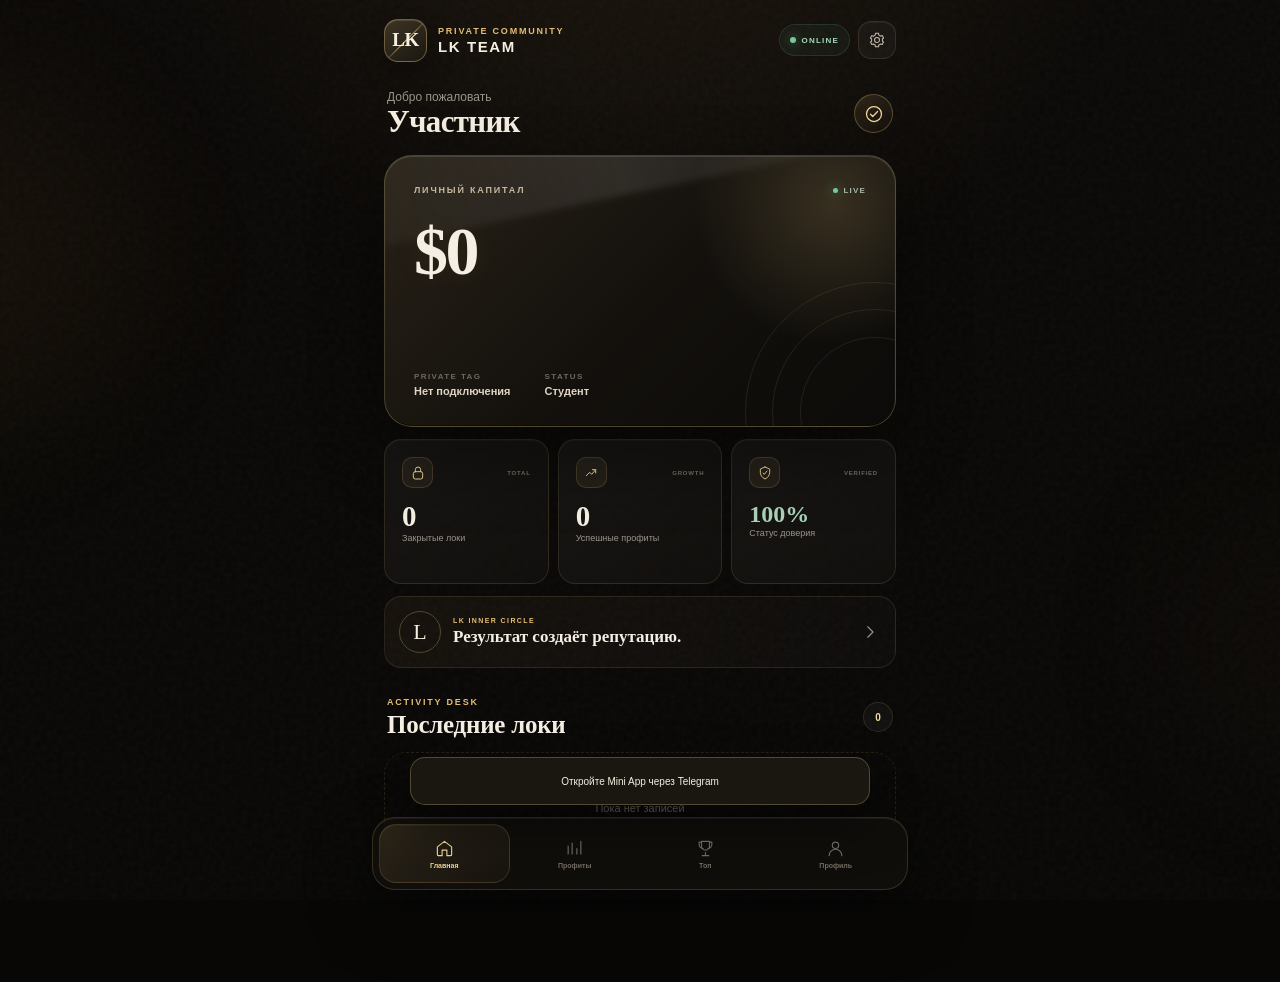
==== commit 39a8aa23: "Remove wealth card medallion" ====
--- a/index.html
+++ b/index.html
@@ -9,7 +9,7 @@
     <link rel="preconnect" href="https://fonts.googleapis.com">
     <link rel="preconnect" href="https://fonts.gstatic.com" crossorigin>
     <link href="https://fonts.googleapis.com/css2?family=Cormorant+Garamond:wght@600;700&family=Manrope:wght@400;500;600;700;800&display=swap" rel="stylesheet">
-    <link rel="stylesheet" href="style.css?v=20260919-premium">
+    <link rel="stylesheet" href="style.css?v=20260919-lkfix">
     <script src="https://telegram.org/js/telegram-web-app.js"></script>
 </head>
 <body>
@@ -62,11 +62,6 @@
                             <div><small>PRIVATE TAG</small><strong id="userInfo">Загрузка…</strong></div>
                             <div><small>STATUS</small><strong id="rankLabel">Студент</strong></div>
                         </div>
-                    </div>
-                    <div class="wealth-medallion" aria-hidden="true">
-                        <div class="medallion-edge"></div>
-                        <span>LK</span>
-                        <small>MMXXVI</small>
                     </div>
                 </article>
 
--- a/style.css
+++ b/style.css
@@ -1692,3 +1692,8 @@
         transition-duration: .01ms !important;
     }
 }
+
+.wealth-medallion .member-seal > span {
+    position: relative;
+    top: -14px !important;
+}
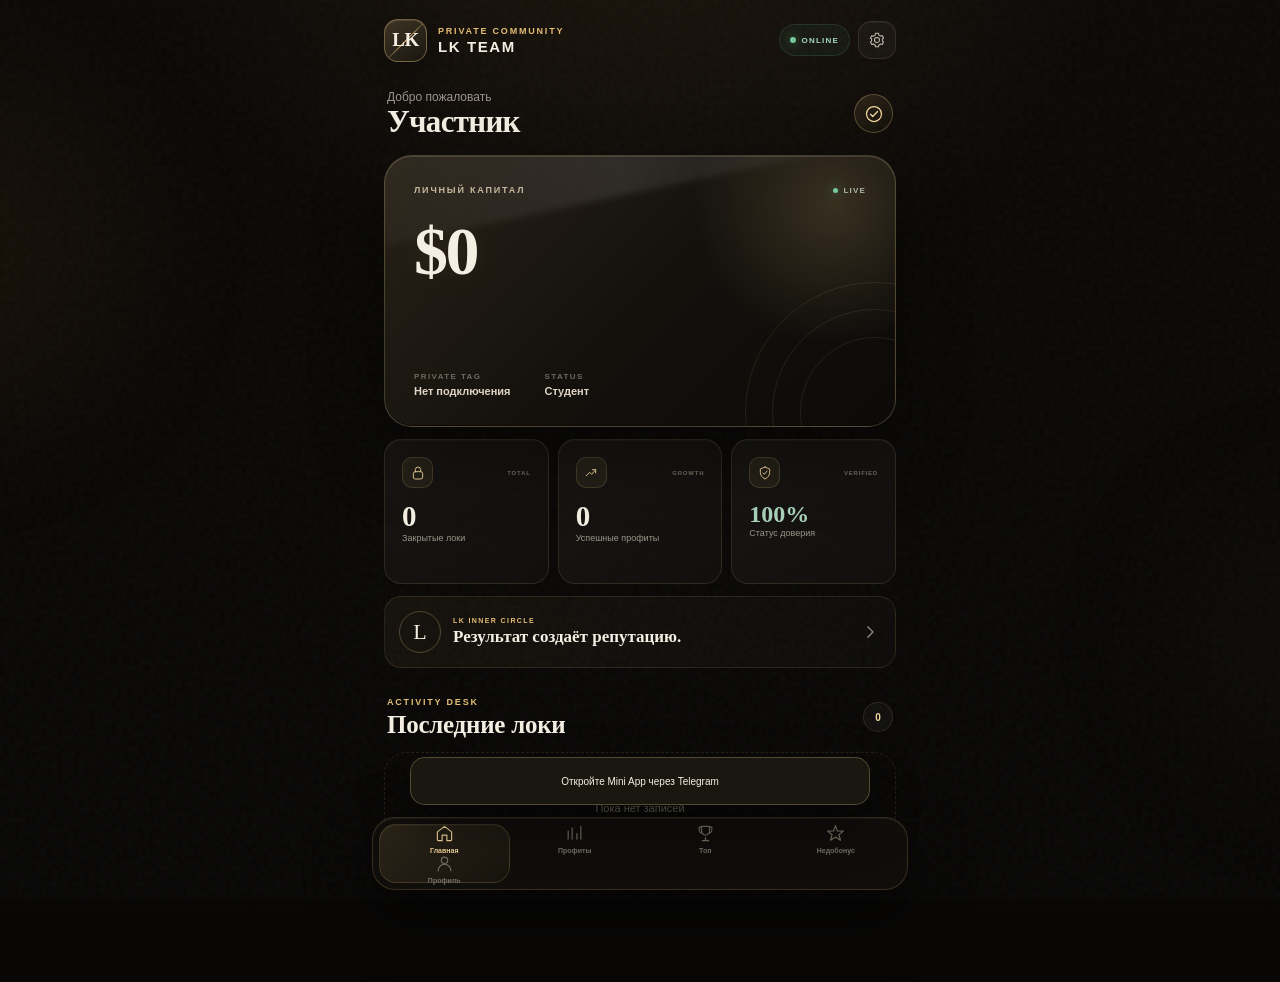
==== commit 1282f350: "Add Nedobonus Mini App view: index.html" ====
--- a/index.html
+++ b/index.html
@@ -179,6 +179,31 @@
                 <div class="leaderboard" id="leaderboard"><div class="empty-state">Загрузка рейтинга…</div></div>
             </section>
 
+            <section class="screen" data-screen="nedobonus">
+                <div class="rating-head">
+                    <div>
+                        <span class="eyebrow">10 DAYS · 1 LOCK = 1 POINT</span>
+                        <h1>Недобонус</h1>
+                        <p id="nedobonusPeriod">Ожидаем начало события</p>
+                    </div>
+                    <div class="trophy-seal" aria-hidden="true">
+                        <svg viewBox="0 0 24 24"><path d="M8 21h8M12 17v4M7 4H4v3a5 5 0 0 0 5 5m8-8h3v3a5 5 0 0 1-5 5M7 3h10v6a5 5 0 0 0 5-5M7 3h10v6a5 5 0 0 1-10 0V3Z"/></svg>
+                    </div>
+                </div>
+                <div class="event-status" id="nedobonusStatus">Событие ещё не началось</div>
+                <div class="event-summary">
+                    <div><span>ВАШИ НЕДОБОНУСЫ</span><strong id="nedobonusCount">0</strong></div>
+                    <div><span>МЕСТО В ТОПЕ</span><strong id="nedobonusPlace">—</strong></div>
+                </div>
+                <article class="event-prizes">
+                    <span class="eyebrow">PRIZE POOL</span>
+                    <h2>Призовые места</h2>
+                    <div id="nedobonusPrizes">Призы пока не объявлены</div>
+                </article>
+                <div class="section-heading"><div><span class="eyebrow">EVENT LEADERBOARD</span><h2>Топ по локам</h2></div></div>
+                <div class="leaderboard" id="nedobonusLeaderboard"><div class="empty-state">Загрузка рейтинга…</div></div>
+            </section>
+
             <section class="screen" data-screen="profile">
                 <article class="profile-hero">
                     <div class="profile-hero-lines" aria-hidden="true"></div>
@@ -214,6 +239,7 @@
             <button class="active" data-target="home" aria-label="Главная"><svg viewBox="0 0 24 24"><path d="m3 10 9-7 9 7v10a1 1 0 0 1-1 1h-5v-7H9v7H4a1 1 0 0 1-1-1V10Z"/></svg><span>Главная</span></button>
             <button data-target="profits" aria-label="Профиты"><svg viewBox="0 0 24 24"><path d="M4 19V9m5 10V5m6 14v-7m5 7V3"/></svg><span>Профиты</span></button>
             <button data-target="rating" aria-label="Рейтинг"><svg viewBox="0 0 24 24"><path d="M8 21h8M12 17v4M7 4H4v3a5 5 0 0 0 5 5m8-8h3v3a5 5 0 0 1-5 5M7 3h10v6a5 5 0 0 1-10 0V3Z"/></svg><span>Топ</span></button>
+            <button data-target="nedobonus" aria-label="Недобонус"><svg viewBox="0 0 24 24"><path d="m12 2 2.4 6.9L22 9l-5.7 4.5 2 7L12 16.4l-6.3 4.1 2-7L2 9l7.6-.1L12 2Z"/></svg><span>Недобонус</span></button>
             <button data-target="profile" aria-label="Профиль"><svg viewBox="0 0 24 24"><circle cx="12" cy="8" r="4"/><path d="M4 21a8 8 0 0 1 16 0"/></svg><span>Профиль</span></button>
         </nav>
     </div>
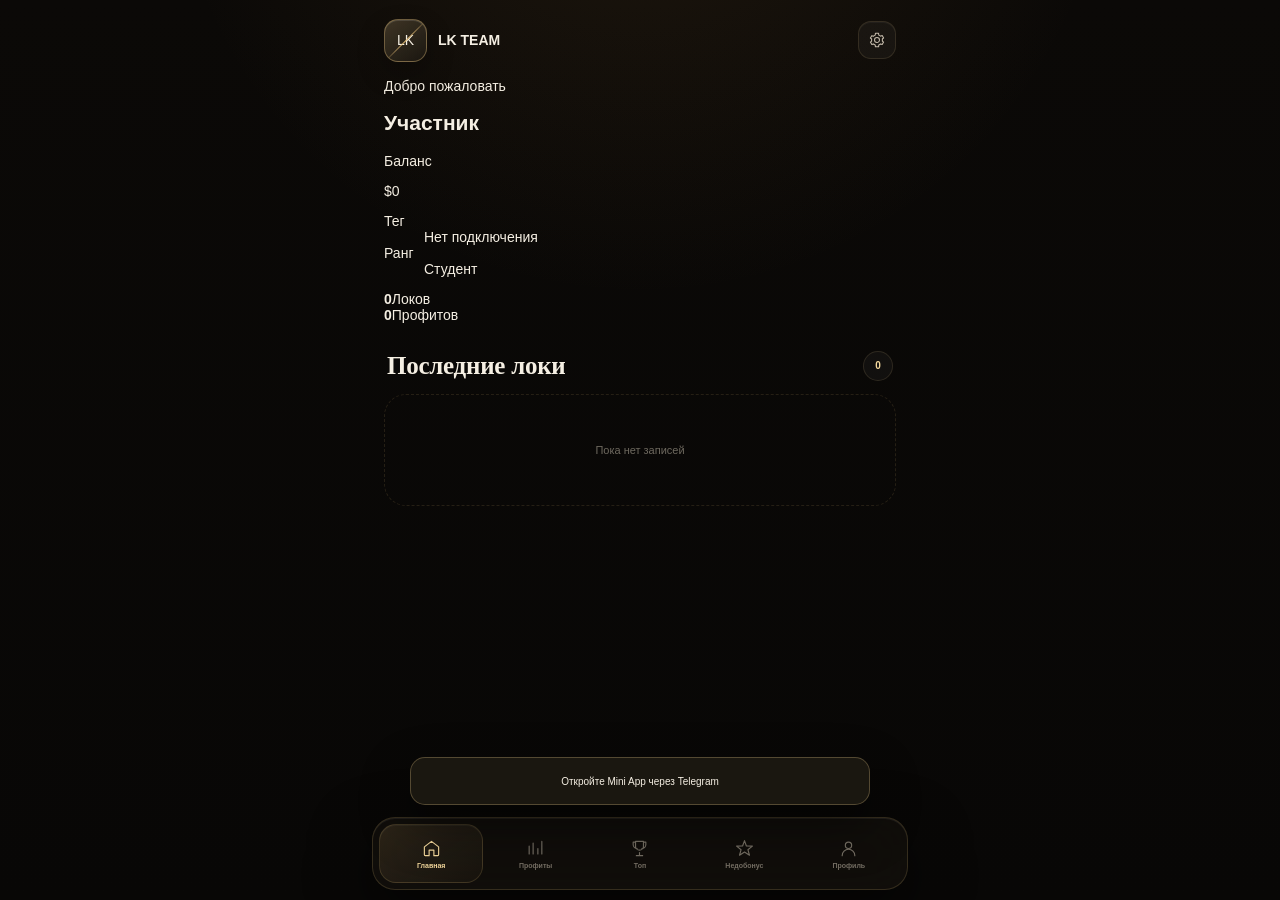
==== commit d5a05dfa: "Update index.html" ====
--- a/index.html
+++ b/index.html
@@ -3,260 +3,162 @@
 <head>
     <meta charset="utf-8">
     <meta name="viewport" content="width=device-width, initial-scale=1, viewport-fit=cover">
-    <meta name="theme-color" content="#090806">
+    <meta name="theme-color" content="#0b0a08">
     <meta name="color-scheme" content="dark">
-    <title>LK TEAM — Private Club</title>
-    <link rel="preconnect" href="https://fonts.googleapis.com">
-    <link rel="preconnect" href="https://fonts.gstatic.com" crossorigin>
-    <link href="https://fonts.googleapis.com/css2?family=Cormorant+Garamond:wght@600;700&family=Manrope:wght@400;500;600;700;800&display=swap" rel="stylesheet">
-    <link rel="stylesheet" href="style.css?v=20260919-lkfix">
+    <title>LK TEAM</title>
+    <link rel="stylesheet" href="style.css?v=20260920-clean">
     <script src="https://telegram.org/js/telegram-web-app.js"></script>
 </head>
 <body>
-    <div class="scene" aria-hidden="true">
-        <div class="scene-glow scene-glow-one"></div>
-        <div class="scene-glow scene-glow-two"></div>
-        <div class="scene-grid"></div>
-        <div class="scene-noise"></div>
-    </div>
-
     <div class="app-shell">
         <header class="topbar">
             <div class="brand">
-                <div class="brand-mark" aria-hidden="true"><span>LK</span></div>
-                <div class="brand-copy">
-                    <span class="eyebrow">PRIVATE COMMUNITY</span>
-                    <strong>LK TEAM</strong>
-                </div>
+                <div class="brand-mark" aria-hidden="true">LK</div>
+                <strong>LK TEAM</strong>
             </div>
-            <div class="top-actions">
-                <span class="online-badge"><i></i><span>ONLINE</span></span>
-                <button class="icon-button" id="settingsBtn" aria-label="Настройки">
-                    <svg viewBox="0 0 24 24" aria-hidden="true"><path d="M12 15.3a3.3 3.3 0 1 0 0-6.6 3.3 3.3 0 0 0 0 6.6Z"/><path d="M19.1 13.4a7.7 7.7 0 0 0 0-2.8l1.7-1.3-1.9-3.2-2.1.8a8.2 8.2 0 0 0-2.4-1.4L14.1 3h-4.2l-.3 2.5A8.2 8.2 0 0 0 7.2 7l-2.1-.8-1.9 3.2 1.7 1.3a7.7 7.7 0 0 0 0 2.8l-1.7 1.3L5.1 18l2.1-.8a8.2 8.2 0 0 0 2.4 1.4l.3 2.5h4.2l.3-2.5a8.2 8.2 0 0 0 2.4-1.4l2.1.8 1.9-3.2-1.7-1.4Z"/></svg>
-                </button>
-            </div>
+            <button class="icon-button" id="settingsBtn" aria-label="Настройки">
+                <svg viewBox="0 0 24 24" aria-hidden="true"><path d="M12 15.3a3.3 3.3 0 1 0 0-6.6 3.3 3.3 0 0 0 0 6.6Z"/><path d="M19.1 13.4a7.7 7.7 0 0 0 0-2.8l1.7-1.3-1.9-3.2-2.1.8a8.2 8.2 0 0 0-2.4-1.4L14.1 3h-4.2l-.3 2.5A8.2 8.2 0 0 0 7.2 7l-2.1-.8-1.9 3.2 1.7 1.3a7.7 7.7 0 0 0 0 2.8l-1.7 1.3L5.1 18l2.1-.8a8.2 8.2 0 0 0 2.4 1.4l.3 2.5h4.2l.3-2.5a8.2 8.2 0 0 0 2.4-1.4l2.1.8 1.9-3.2-1.7-1.4Z"/></svg>
+            </button>
         </header>
 
         <main>
             <section class="screen active" data-screen="home">
-                <div class="welcome-row">
-                    <div>
-                        <span id="greetingText">Добро пожаловать</span>
-                        <h1 id="welcomeName">Участник</h1>
-                    </div>
-                    <div class="member-seal" aria-label="Верифицированный участник">
-                        <svg viewBox="0 0 24 24" aria-hidden="true"><path d="m7.8 12.3 2.7 2.7 5.8-6"/><circle cx="12" cy="12" r="9"/></svg>
-                    </div>
+                <div class="greeting">
+                    <span id="greetingText">Добро пожаловать</span>
+                    <h1 id="welcomeName">Участник</h1>
                 </div>
 
-                <article class="wealth-card">
-                    <div class="wealth-shine" aria-hidden="true"></div>
-                    <div class="wealth-rings" aria-hidden="true"><i></i><i></i><i></i></div>
-                    <div class="wealth-content">
-                        <div class="wealth-topline">
-                            <span>ЛИЧНЫЙ КАПИТАЛ</span>
-                            <span class="live-pill"><i></i> LIVE</span>
-                        </div>
-                        <p class="wealth-balance" id="myBalance">$0</p>
-                        <div class="wealth-footer">
-                            <div><small>PRIVATE TAG</small><strong id="userInfo">Загрузка…</strong></div>
-                            <div><small>STATUS</small><strong id="rankLabel">Студент</strong></div>
-                        </div>
-                    </div>
+                <article class="balance-card">
+                    <span class="label">Баланс</span>
+                    <p class="balance-value" id="myBalance">$0</p>
+                    <dl class="balance-meta">
+                        <div><dt>Тег</dt><dd id="userInfo">Загрузка…</dd></div>
+                        <div><dt>Ранг</dt><dd id="rankLabel">Студент</dd></div>
+                    </dl>
                 </article>
 
-                <div class="metric-grid">
-                    <article class="metric-card">
-                        <div class="metric-top">
-                            <span class="metric-icon">
-                                <svg viewBox="0 0 24 24" aria-hidden="true"><rect x="5" y="10" width="14" height="11" rx="3"/><path d="M8 10V7a4 4 0 0 1 8 0v3"/></svg>
-                            </span>
-                            <span class="metric-trend">TOTAL</span>
-                        </div>
-                        <strong id="lockCount">0</strong>
-                        <span>Закрытые локи</span>
-                    </article>
-                    <article class="metric-card">
-                        <div class="metric-top">
-                            <span class="metric-icon">
-                                <svg viewBox="0 0 24 24" aria-hidden="true"><path d="M5 16 10 11l3 3 6-7"/><path d="M14 7h5v5"/></svg>
-                            </span>
-                            <span class="metric-trend">GROWTH</span>
-                        </div>
-                        <strong id="profitCount">0</strong>
-                        <span>Успешные профиты</span>
-                    </article>
-                    <article class="metric-card metric-card-status">
-                        <div class="metric-top">
-                            <span class="metric-icon">
-                                <svg viewBox="0 0 24 24" aria-hidden="true"><path d="M12 3 19 6v5c0 4.6-2.9 8-7 10-4.1-2-7-5.4-7-10V6l7-3Z"/><path d="m9 12 2 2 4-5"/></svg>
-                            </span>
-                            <span class="metric-trend">VERIFIED</span>
-                        </div>
-                        <strong class="status-value">100%</strong>
-                        <span>Статус доверия</span>
-                    </article>
+                <div class="stat-row">
+                    <div class="stat"><strong id="lockCount">0</strong><span>Локов</span></div>
+                    <div class="stat"><strong id="profitCount">0</strong><span>Профитов</span></div>
                 </div>
 
-                <article class="club-note">
-                    <div class="club-note-mark">L</div>
-                    <div><span>LK INNER CIRCLE</span><strong>Результат создаёт репутацию.</strong></div>
-                    <svg viewBox="0 0 24 24" aria-hidden="true"><path d="m9 5 7 7-7 7"/></svg>
-                </article>
-
                 <div class="section-heading">
-                    <div><span class="eyebrow">ACTIVITY DESK</span><h2>Последние локи</h2></div>
+                    <h2>Последние локи</h2>
                     <span class="count-badge" id="lockHistoryCount">0</span>
                 </div>
-                <div class="timeline" id="lockHistory"><div class="empty-state">Пока нет записей</div></div>
+                <div class="list" id="lockHistory"><div class="empty-state">Пока нет записей</div></div>
             </section>
 
             <section class="screen" data-screen="profits">
                 <div class="page-title">
-                    <span class="eyebrow">FINANCIAL OFFICE</span>
                     <h1>Профиты</h1>
-                    <p>Личная динамика и структура дохода</p>
+                    <p>Начисления и реферальные выплаты</p>
                 </div>
 
-                <article class="summary-card">
-                    <div class="summary-copy">
-                        <span>ВСЕГО ЗАРАБОТАНО</span>
-                        <strong id="earnedTotal">$0</strong>
-                        <small><i></i> Данные обновляются автоматически</small>
-                    </div>
-                    <div class="chart-shell" aria-hidden="true">
-                        <svg viewBox="0 0 280 100" preserveAspectRatio="none">
-                            <defs>
-                                <linearGradient id="chartFill" x1="0" y1="0" x2="0" y2="1">
-                                    <stop offset="0%" stop-color="#e5bd72" stop-opacity=".32"/>
-                                    <stop offset="100%" stop-color="#e5bd72" stop-opacity="0"/>
-                                </linearGradient>
-                            </defs>
-                            <path class="chart-area" d="M0 86 C28 76 39 78 61 67 S103 72 125 54 156 60 176 38 217 50 239 25 261 29 280 10 L280 100 L0 100Z"/>
-                            <path class="chart-line" d="M0 86 C28 76 39 78 61 67 S103 72 125 54 156 60 176 38 217 50 239 25 261 29 280 10"/>
-                        </svg>
-                    </div>
+                <article class="balance-card">
+                    <span class="label">Всего заработано</span>
+                    <p class="balance-value" id="earnedTotal">$0</p>
+                    <svg class="sparkline" id="profitChart" viewBox="0 0 280 56" preserveAspectRatio="none" aria-hidden="true"></svg>
                 </article>
 
-                <div class="finance-facts">
-                    <div><span>Средний чек</span><strong id="profitAverage">$0</strong></div>
-                    <div><span>Лучший профит</span><strong id="profitBest">$0</strong></div>
-                    <div><span>Всего операций</span><strong id="profitOperations">0</strong></div>
-                </div>
+                <dl class="facts">
+                    <div><dt>Средний</dt><dd id="profitAverage">$0</dd></div>
+                    <div><dt>Лучший</dt><dd id="profitBest">$0</dd></div>
+                    <div><dt>Операций</dt><dd id="profitOperations">0</dd></div>
+                </dl>
 
-                <div class="section-heading"><div><span class="eyebrow">TRANSACTIONS</span><h2>Начисления</h2></div></div>
-                <div class="timeline" id="profitHistory"><div class="empty-state">Пока нет начислений</div></div>
+                <div class="section-heading"><h2>Начисления</h2></div>
+                <div class="list" id="profitHistory"><div class="empty-state">Пока нет начислений</div></div>
 
-                <div class="section-heading"><div><span class="eyebrow">PARTNER PROGRAM</span><h2>Реферальная система</h2></div></div>
-                <article class="ref-card">
-                    <div class="ref-intro"><span>3 уровня партнёрства</span><strong>Расширяй свою команду</strong></div>
-                    <div class="ref-row"><span><i>01</i><b>Первый уровень</b></span><strong><b id="refCount1">0</b> чел. <em>$<b id="refMoney1">0</b></em></strong></div>
-                    <div class="ref-row"><span><i>02</i><b>Второй уровень</b></span><strong><b id="refCount2">0</b> чел. <em>$<b id="refMoney2">0</b></em></strong></div>
-                    <div class="ref-row"><span><i>03</i><b>Третий уровень</b></span><strong><b id="refCount3">0</b> чел. <em>$<b id="refMoney3">0</b></em></strong></div>
-                    <button class="primary-button" id="inviteBtn">
-                        <span>Скопировать приглашение</span>
-                        <svg viewBox="0 0 24 24" aria-hidden="true"><path d="M8 12h8M13 9l3 3-3 3"/><rect x="3" y="4" width="18" height="16" rx="5"/></svg>
-                    </button>
+                <div class="section-heading"><h2>Рефералы</h2></div>
+                <article class="panel ref-card">
+                    <div class="ref-row"><span><i>1</i>Первый уровень</span><strong><b id="refCount1">0</b> чел. · $<b id="refMoney1">0</b></strong></div>
+                    <div class="ref-row"><span><i>2</i>Второй уровень</span><strong><b id="refCount2">0</b> чел. · $<b id="refMoney2">0</b></strong></div>
+                    <div class="ref-row"><span><i>3</i>Третий уровень</span><strong><b id="refCount3">0</b> чел. · $<b id="refMoney3">0</b></strong></div>
+                    <button class="primary-button" id="inviteBtn">Скопировать приглашение</button>
                 </article>
             </section>
 
             <section class="screen" data-screen="rating">
-                <div class="rating-head">
-                    <div>
-                        <span class="eyebrow">HALL OF FAME</span>
-                        <h1>Рейтинг</h1>
-                        <p>Лидеры закрытого сообщества</p>
-                    </div>
-                    <div class="trophy-seal" aria-hidden="true">
-                        <svg viewBox="0 0 24 24"><path d="M8 21h8M12 17v4M7 4H4v3a5 5 0 0 0 5 5m8-8h3v3a5 5 0 0 1-5 5M7 3h10v6a5 5 0 0 1-10 0V3Z"/></svg>
-                    </div>
+                <div class="page-title">
+                    <h1>Рейтинг</h1>
+                    <p>Топ-10 участников</p>
                 </div>
                 <div class="segment-control" role="tablist">
                     <button class="active" data-rating="locks">Локи</button>
                     <button data-rating="balance">Баланс</button>
                     <button data-rating="profits">Профиты</button>
                 </div>
-                <div class="leaderboard" id="leaderboard"><div class="empty-state">Загрузка рейтинга…</div></div>
+                <div class="list" id="leaderboard"><div class="empty-state">Загрузка рейтинга…</div></div>
             </section>
 
             <section class="screen" data-screen="nedobonus">
-                <div class="rating-head">
-                    <div>
-                        <span class="eyebrow">10 DAYS · 1 LOCK = 1 POINT</span>
-                        <h1>Недобонус</h1>
-                        <p id="nedobonusPeriod">Ожидаем начало события</p>
-                    </div>
-                    <div class="trophy-seal" aria-hidden="true">
-                        <svg viewBox="0 0 24 24"><path d="M8 21h8M12 17v4M7 4H4v3a5 5 0 0 0 5 5m8-8h3v3a5 5 0 0 1-5 5M7 3h10v6a5 5 0 0 0 5-5M7 3h10v6a5 5 0 0 1-10 0V3Z"/></svg>
-                    </div>
+                <div class="page-title">
+                    <h1>Недобонус</h1>
+                    <p id="nedobonusPeriod">Ожидаем начало события</p>
                 </div>
                 <div class="event-status" id="nedobonusStatus">Событие ещё не началось</div>
-                <div class="event-summary">
-                    <div><span>ВАШИ НЕДОБОНУСЫ</span><strong id="nedobonusCount">0</strong></div>
-                    <div><span>МЕСТО В ТОПЕ</span><strong id="nedobonusPlace">—</strong></div>
-                </div>
-                <article class="event-prizes">
-                    <span class="eyebrow">PRIZE POOL</span>
-                    <h2>Призовые места</h2>
-                    <div id="nedobonusPrizes">Призы пока не объявлены</div>
-                </article>
-                <div class="section-heading"><div><span class="eyebrow">EVENT LEADERBOARD</span><h2>Топ по локам</h2></div></div>
-                <div class="leaderboard" id="nedobonusLeaderboard"><div class="empty-state">Загрузка рейтинга…</div></div>
+                <dl class="facts facts-two">
+                    <div><dt>Ваши недобонусы</dt><dd id="nedobonusCount">0</dd></div>
+                    <div><dt>Место</dt><dd id="nedobonusPlace">—</dd></div>
+                </dl>
+                <p class="hint">10 дней, 1 лок = 1 недобонус.</p>
+
+                <div class="section-heading"><h2>Призы</h2></div>
+                <article class="panel" id="nedobonusPrizes">Призы пока не объявлены</article>
+
+                <div class="section-heading"><h2>Топ по локам</h2></div>
+                <div class="list" id="nedobonusLeaderboard"><div class="empty-state">Загрузка рейтинга…</div></div>
             </section>
 
             <section class="screen" data-screen="profile">
-                <article class="profile-hero">
-                    <div class="profile-hero-lines" aria-hidden="true"></div>
-                    <span class="profile-overline">MEMBER ID · <b id="profileMemberId">000000</b></span>
-                    <div class="avatar-wrap"><div class="avatar" id="profileAvatar">LK</div><i></i></div>
+                <article class="profile-head">
+                    <div class="avatar" id="profileAvatar">LK</div>
                     <h1 id="profileName">Профиль</h1>
                     <p id="profileUsername">@username</p>
                     <span class="rank-chip" id="profileRank">Студент</span>
                 </article>
 
-                <div class="profile-metrics">
-                    <div><strong id="profileProfitCount">0</strong><span>Профитов</span></div>
-                    <i></i>
-                    <div><strong id="profileLockCount">0</strong><span>Локов</span></div>
-                    <i></i>
-                    <div><strong id="topPlace">—</strong><span>Место</span></div>
-                </div>
+                <dl class="facts">
+                    <div><dt>Профитов</dt><dd id="profileProfitCount">0</dd></div>
+                    <div><dt>Локов</dt><dd id="profileLockCount">0</dd></div>
+                    <div><dt>Место</dt><dd id="topPlace">—</dd></div>
+                </dl>
 
-                <article class="profile-card">
-                    <div><span>Состоит в проекте</span><strong id="joinedAt">—</strong></div>
-                    <div><span>Private tag</span><strong id="profileTag">—</strong></div>
-                    <div><span>Статус аккаунта</span><strong class="success"><i></i> Активен</strong></div>
-                </article>
-                <button class="secondary-button" id="profileSettingsBtn">
-                    <span>Настроить профиль</span>
-                    <svg viewBox="0 0 24 24" aria-hidden="true"><path d="m9 5 7 7-7 7"/></svg>
-                </button>
+                <dl class="panel profile-card">
+                    <div><dt>В проекте с</dt><dd id="joinedAt">—</dd></div>
+                    <div><dt>Тег</dt><dd id="profileTag">—</dd></div>
+                    <div><dt>ID</dt><dd id="profileMemberId">000000</dd></div>
+                </dl>
+                <button class="secondary-button" id="profileSettingsBtn">Настроить профиль</button>
             </section>
         </main>
 
         <nav class="bottom-nav" aria-label="Навигация">
-            <span class="nav-indicator"></span>
-            <button class="active" data-target="home" aria-label="Главная"><svg viewBox="0 0 24 24"><path d="m3 10 9-7 9 7v10a1 1 0 0 1-1 1h-5v-7H9v7H4a1 1 0 0 1-1-1V10Z"/></svg><span>Главная</span></button>
-            <button data-target="profits" aria-label="Профиты"><svg viewBox="0 0 24 24"><path d="M4 19V9m5 10V5m6 14v-7m5 7V3"/></svg><span>Профиты</span></button>
-            <button data-target="rating" aria-label="Рейтинг"><svg viewBox="0 0 24 24"><path d="M8 21h8M12 17v4M7 4H4v3a5 5 0 0 0 5 5m8-8h3v3a5 5 0 0 1-5 5M7 3h10v6a5 5 0 0 1-10 0V3Z"/></svg><span>Топ</span></button>
-            <button data-target="nedobonus" aria-label="Недобонус"><svg viewBox="0 0 24 24"><path d="m12 2 2.4 6.9L22 9l-5.7 4.5 2 7L12 16.4l-6.3 4.1 2-7L2 9l7.6-.1L12 2Z"/></svg><span>Недобонус</span></button>
-            <button data-target="profile" aria-label="Профиль"><svg viewBox="0 0 24 24"><circle cx="12" cy="8" r="4"/><path d="M4 21a8 8 0 0 1 16 0"/></svg><span>Профиль</span></button>
+            <span class="nav-indicator" aria-hidden="true"></span>
+            <button class="active" data-target="home"><svg viewBox="0 0 24 24" aria-hidden="true"><path d="m3 10 9-7 9 7v10a1 1 0 0 1-1 1h-5v-7H9v7H4a1 1 0 0 1-1-1V10Z"/></svg><span>Главная</span></button>
+            <button data-target="profits"><svg viewBox="0 0 24 24" aria-hidden="true"><path d="M4 19V9m5 10V5m6 14v-7m5 7V3"/></svg><span>Профиты</span></button>
+            <button data-target="rating"><svg viewBox="0 0 24 24" aria-hidden="true"><path d="M8 21h8M12 17v4M7 4H4v3a5 5 0 0 0 5 5m8-8h3v3a5 5 0 0 1-5 5M7 3h10v6a5 5 0 0 1-10 0V3Z"/></svg><span>Топ</span></button>
+            <button data-target="nedobonus"><svg viewBox="0 0 24 24" aria-hidden="true"><path d="m12 2 2.4 6.9L22 9l-5.7 4.5 2 7L12 16.4l-6.3 4.1 2-7L2 9l7.6-.1L12 2Z"/></svg><span>Недобонус</span></button>
+            <button data-target="profile"><svg viewBox="0 0 24 24" aria-hidden="true"><circle cx="12" cy="8" r="4"/><path d="M4 21a8 8 0 0 1 16 0"/></svg><span>Профиль</span></button>
         </nav>
     </div>
 
     <div class="sheet-overlay" id="settingsOverlay" aria-hidden="true">
         <section class="sheet" role="dialog" aria-modal="true" aria-labelledby="settingsTitle">
-            <div class="sheet-handle"></div>
+            <div class="sheet-handle" aria-hidden="true"></div>
             <div class="sheet-header">
-                <div><span class="eyebrow">PRIVATE PROFILE</span><h2 id="settingsTitle">Настройки</h2></div>
-                <button class="close-button" id="settingsCloseBtn" aria-label="Закрыть">×</button>
+                <h2 id="settingsTitle">Настройки</h2>
+                <button class="close-button" id="settingsCloseBtn" aria-label="Закрыть">
+                    <svg viewBox="0 0 24 24" aria-hidden="true"><path d="M6 6l12 12M18 6 6 18"/></svg>
+                </button>
             </div>
             <label class="field">
                 <span><b>Отображаемый тег</b><small><i id="tagCount">0</i>/20</small></span>
                 <input id="tagInput" maxlength="20" autocomplete="off" placeholder="Ваш тег">
             </label>
-            <button class="primary-button" id="tagSaveBtn"><span>Сохранить тег</span></button>
-            <div class="sheet-divider"><span>Статус участника</span></div>
+            <button class="primary-button" id="tagSaveBtn">Сохранить тег</button>
+            <div class="sheet-divider"></div>
             <label class="field">
                 <span><b>Ранг</b></span>
                 <select id="rankSelect">
@@ -267,17 +169,17 @@
                     <option value="Босс Верховного стола" data-price="10000">Босс Верховного стола · $10 000</option>
                 </select>
             </label>
-            <p class="field-hint" id="rankHint"></p>
-            <button class="secondary-button" id="rankSaveBtn"><span>Применить ранг</span></button>
+            <p class="hint" id="rankHint"></p>
+            <button class="secondary-button" id="rankSaveBtn">Применить ранг</button>
         </section>
     </div>
 
     <div class="loader active" id="loader">
         <div class="loader-emblem"><span>LK</span><i></i></div>
-        <strong>PRIVATE COMMUNITY</strong>
+        <strong>LK TEAM</strong>
         <div class="loader-line"><span></span></div>
     </div>
     <div class="toast" id="toast" role="status" aria-live="polite"></div>
-    <script src="script.js?v=20260919-premium"></script>
+    <script src="script.js?v=20260920-clean"></script>
 </body>
 </html>
--- a/style.css
+++ b/style.css
@@ -1340,13 +1340,13 @@
         0 22px 60px rgba(0, 0, 0, .55),
         inset 0 1px rgba(255, 255, 255, .065);
     backdrop-filter: blur(22px) saturate(130%);
-    grid-template-columns: repeat(4, 1fr);
+    grid-template-columns: repeat(5, 1fr);
     overflow: hidden;
 }
 
 .nav-indicator {
     position: absolute;
-    width: calc(25% - 3px);
+    width: calc(20% - 3px);
     height: calc(100% - 12px);
     top: 6px;
     left: 6px;
@@ -1389,6 +1389,37 @@
     font-size: 7px;
     font-weight: 700;
 }
+
+.event-status {
+    margin: 0 2px 14px;
+    color: var(--muted);
+    font-size: 11px;
+}
+
+.event-status.is-live { color: var(--gold-light); }
+
+.event-summary {
+    display: grid;
+    grid-template-columns: repeat(2, minmax(0, 1fr));
+    margin-bottom: 16px;
+    gap: 9px;
+}
+
+.event-summary > div,
+.event-prizes {
+    border: 1px solid var(--line);
+    border-radius: var(--radius-xl);
+    background: linear-gradient(140deg, rgba(228, 189, 118, .08), rgba(255, 255, 255, .025));
+}
+
+.event-summary > div { display: grid; min-height: 95px; padding: 17px; align-content: center; gap: 7px; }
+.event-summary span { color: var(--muted); font-size: 9px; font-weight: 700; letter-spacing: .6px; }
+.event-summary strong { color: var(--ivory); font-family: var(--font-display); font-size: 31px; line-height: 1; }
+.event-prizes { padding: 19px; }
+.event-prizes h2 { margin: 4px 0 13px; font-family: var(--font-display); font-size: 24px; font-weight: 600; }
+#nedobonusPrizes { color: var(--muted); font-size: 11px; }
+.event-prize-row { display: flex; padding: 9px 0; justify-content: space-between; border-top: 1px solid var(--line); }
+.event-prize-row strong { color: var(--gold-light); font-weight: 700; }
 
 .sheet-overlay {
     position: fixed;
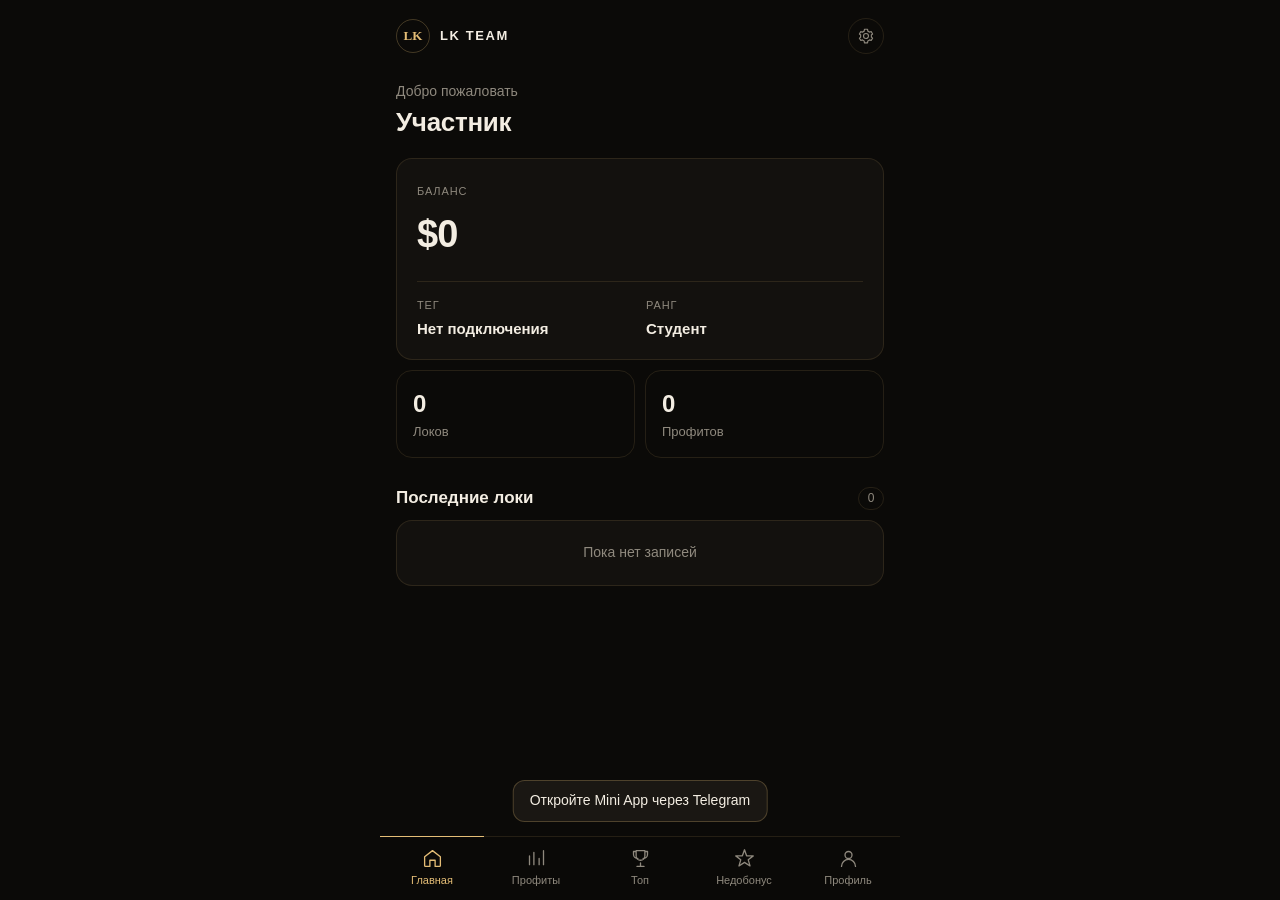
==== commit 7e8b13dd: "Fix lock history display in bot and Mini App" ====
--- a/index.html
+++ b/index.html
@@ -180,6 +180,6 @@
         <div class="loader-line"><span></span></div>
     </div>
     <div class="toast" id="toast" role="status" aria-live="polite"></div>
-    <script src="script.js?v=20260920-clean"></script>
+    <script src="script.js?v=20261118-lock-history-fix"></script>
 </body>
 </html>
--- a/style.css
+++ b/style.css
@@ -1,1630 +1,511 @@
 :root {
-    --bg: #090806;
-    --bg-elevated: #100e0b;
-    --surface: rgba(24, 21, 16, .78);
-    --surface-strong: rgba(31, 27, 20, .94);
-    --surface-soft: rgba(255, 255, 255, .035);
-    --line: rgba(233, 200, 136, .13);
-    --line-strong: rgba(233, 200, 136, .28);
+    --bg: #0b0a08;
+    --surface: #13110e;
+    --surface-2: #1a1713;
+    --line: rgba(228, 189, 118, .12);
+    --line-strong: rgba(228, 189, 118, .26);
     --gold: #e4bd76;
-    --gold-light: #f4d89c;
-    --gold-deep: #9b713a;
-    --ivory: #f5efe3;
-    --muted: #9b958a;
-    --muted-2: #6e695f;
-    --green: #75c99a;
-    --danger: #de8e83;
-    --radius-xl: 28px;
-    --radius-lg: 22px;
-    --radius-md: 17px;
-    --shadow: 0 24px 80px rgba(0, 0, 0, .42);
-    --font-ui: "Manrope", -apple-system, BlinkMacSystemFont, "Segoe UI", sans-serif;
-    --font-display: "Cormorant Garamond", Georgia, serif;
-}
-
-* {
-    box-sizing: border-box;
-    -webkit-tap-highlight-color: transparent;
-}
-
-html {
-    min-height: 100%;
-    background: var(--bg);
-    color-scheme: dark;
-    scroll-behavior: smooth;
-}
+    --gold-soft: rgba(228, 189, 118, .08);
+    --text: #f3ede2;
+    --muted: #8f897e;
+    --green: #7cc59c;
+    --radius: 16px;
+    --radius-sm: 12px;
+    --font: -apple-system, BlinkMacSystemFont, "SF Pro Text", "Segoe UI", Roboto, "Helvetica Neue", Arial, sans-serif;
+    --font-mark: Georgia, "Times New Roman", serif;
+    --nav-h: 64px;
+}
+
+* { box-sizing: border-box; -webkit-tap-highlight-color: transparent; }
+
+html { background: var(--bg); color-scheme: dark; }
 
 body {
     min-width: 320px;
     min-height: 100vh;
     margin: 0;
-    overflow-x: hidden;
-    background:
-        radial-gradient(circle at 50% -20%, rgba(173, 125, 61, .12), transparent 38%),
-        linear-gradient(180deg, #0b0907 0%, #080706 100%);
-    color: var(--ivory);
-    font-family: var(--font-ui);
-    font-size: 14px;
+    background: var(--bg);
+    color: var(--text);
+    font-family: var(--font);
+    font-size: 15px;
+    line-height: 1.4;
     -webkit-font-smoothing: antialiased;
 }
 
-button,
-input,
-select {
-    font: inherit;
-}
-
-button {
-    color: inherit;
-}
-
-button,
-select {
-    cursor: pointer;
-}
-
-svg {
-    display: block;
-}
-
-.scene,
-.scene-glow,
-.scene-grid,
-.scene-noise {
-    position: fixed;
-    inset: 0;
-    pointer-events: none;
-}
-
-.scene {
-    z-index: 0;
-    overflow: hidden;
-}
-
-.scene-glow {
-    border-radius: 50%;
-    filter: blur(80px);
-    opacity: .28;
-}
-
-.scene-glow-one {
-    width: 360px;
-    height: 360px;
-    top: 8%;
-    left: -220px;
-    background: rgba(177, 118, 46, .24);
-}
-
-.scene-glow-two {
-    width: 300px;
-    height: 300px;
-    inset: auto -180px 12% auto;
-    background: rgba(94, 77, 44, .22);
-}
-
-.scene-grid {
-    opacity: .05;
-    background-image:
-        linear-gradient(rgba(255, 255, 255, .08) 1px, transparent 1px),
-        linear-gradient(90deg, rgba(255, 255, 255, .08) 1px, transparent 1px);
-    background-size: 54px 54px;
-    mask-image: linear-gradient(to bottom, rgba(0,0,0,.8), transparent 75%);
-}
-
-.scene-noise {
-    opacity: .045;
-    background-image: url("data:image/svg+xml,%3Csvg viewBox='0 0 180 180' xmlns='http://www.w3.org/2000/svg'%3E%3Cfilter id='n'%3E%3CfeTurbulence type='fractalNoise' baseFrequency='.92' numOctaves='4' stitchTiles='stitch'/%3E%3C/filter%3E%3Crect width='100%25' height='100%25' filter='url(%23n)' opacity='.8'/%3E%3C/svg%3E");
-}
+button, input, select { font: inherit; color: inherit; }
+button { cursor: pointer; }
+button:disabled { opacity: .5; cursor: default; }
+svg { display: block; }
+h1, h2, p, dl, dd { margin: 0; }
+
+:focus-visible { outline: 1.5px solid var(--gold); outline-offset: 2px; }
 
 .app-shell {
-    position: relative;
-    z-index: 1;
-    width: min(100%, 560px);
-    min-height: 100vh;
+    max-width: 520px;
     margin: 0 auto;
-    padding: env(safe-area-inset-top) 18px calc(118px + env(safe-area-inset-bottom));
-}
-
+    padding: calc(12px + env(safe-area-inset-top)) 16px calc(var(--nav-h) + 28px + env(safe-area-inset-bottom));
+}
+
+/* Top bar */
 .topbar {
-    position: relative;
-    z-index: 20;
     display: flex;
     align-items: center;
     justify-content: space-between;
-    min-height: 78px;
-    padding: 13px 0 11px;
-}
-
-.brand,
-.top-actions,
-.brand-copy,
-.welcome-row,
-.metric-top,
-.wealth-topline,
-.section-heading,
-.sheet-header,
-.ref-row,
-.leader-person,
-.rating-head {
-    display: flex;
-    align-items: center;
-}
-
-.brand {
-    gap: 11px;
-}
+    height: 48px;
+    margin-bottom: 20px;
+}
+
+.brand { display: flex; align-items: center; gap: 10px; }
+.brand strong { font-size: 13px; font-weight: 600; letter-spacing: 1.6px; }
 
 .brand-mark {
-    position: relative;
-    display: grid;
-    width: 43px;
-    height: 43px;
-    place-items: center;
-    border: 1px solid rgba(238, 201, 132, .37);
-    border-radius: 14px;
-    background:
-        linear-gradient(145deg, rgba(238, 201, 132, .19), rgba(238, 201, 132, .025)),
-        #15120e;
-    box-shadow:
-        inset 0 1px rgba(255, 255, 255, .12),
-        0 12px 28px rgba(0, 0, 0, .24);
-    overflow: hidden;
-}
-
-.brand-mark::before {
-    position: absolute;
-    width: 60px;
-    height: 1px;
-    background: linear-gradient(90deg, transparent, var(--gold), transparent);
-    content: "";
-    transform: rotate(-45deg);
-}
-
-.brand-mark span {
-    position: relative;
-    font-family: var(--font-display);
-    font-size: 19px;
-    font-weight: 700;
-    letter-spacing: -.5px;
-}
-
-.brand-copy {
-    align-items: flex-start;
-    flex-direction: column;
-    gap: 1px;
-}
-
-.eyebrow {
-    color: var(--gold);
-    font-size: 9px;
-    font-weight: 800;
-    letter-spacing: 1.8px;
-    line-height: 1.4;
-}
-
-.brand-copy strong {
-    font-size: 15px;
-    font-weight: 800;
-    letter-spacing: 1.6px;
-}
-
-.top-actions {
-    gap: 8px;
-}
-
-.online-badge {
-    display: flex;
-    align-items: center;
-    gap: 6px;
-    height: 32px;
-    padding: 0 10px;
-    border: 1px solid rgba(117, 201, 154, .15);
-    border-radius: 999px;
-    background: rgba(117, 201, 154, .055);
-    color: #a5d8ba;
-    font-size: 8px;
-    font-weight: 800;
-    letter-spacing: 1.2px;
-}
-
-.online-badge i,
-.live-pill i,
-.summary-copy small i,
-.success i {
-    width: 6px;
-    height: 6px;
-    border-radius: 50%;
-    background: var(--green);
-    box-shadow: 0 0 12px rgba(117, 201, 154, .7);
-}
-
-.icon-button,
-.close-button {
-    display: grid;
-    width: 38px;
-    height: 38px;
-    padding: 0;
-    place-items: center;
-    border: 1px solid var(--line);
-    border-radius: 13px;
-    background: rgba(255, 255, 255, .035);
-    box-shadow: inset 0 1px rgba(255, 255, 255, .04);
-}
-
-.icon-button svg {
-    width: 18px;
-    fill: none;
-    stroke: #c7bdad;
-    stroke-linecap: round;
-    stroke-linejoin: round;
-    stroke-width: 1.4;
-}
-
-main {
-    position: relative;
-}
-
-.screen {
-    display: none;
-    opacity: 0;
-    transform: translateY(12px);
-}
-
-.screen.active {
-    display: block;
-    animation: screen-in .5s cubic-bezier(.2, .75, .25, 1) forwards;
-}
-
-@keyframes screen-in {
-    to { opacity: 1; transform: translateY(0); }
-}
-
-.welcome-row {
-    justify-content: space-between;
-    margin: 12px 3px 18px;
-}
-
-.welcome-row > div:first-child {
-    display: grid;
-    gap: 2px;
-}
-
-.welcome-row span {
-    color: var(--muted);
-    font-size: 12px;
-}
-
-.welcome-row h1 {
-    margin: 0;
-    font-family: var(--font-display);
-    font-size: 31px;
-    font-weight: 600;
-    letter-spacing: -.7px;
-    line-height: 1;
-}
-
-.member-seal {
-    display: grid;
-    width: 39px;
-    height: 39px;
+    display: grid;
+    width: 34px;
+    height: 34px;
     place-items: center;
     border: 1px solid var(--line-strong);
     border-radius: 50%;
-    background: linear-gradient(145deg, rgba(228, 189, 118, .13), rgba(228, 189, 118, .015));
-}
-
-.member-seal svg {
-    width: 20px;
-    fill: none;
-    stroke: var(--gold-light);
-    stroke-linecap: round;
-    stroke-linejoin: round;
-    stroke-width: 1.5;
-}
-
-.wealth-card {
-    position: relative;
-    min-height: 248px;
-    border: 1px solid rgba(239, 207, 146, .24);
-    border-radius: var(--radius-xl);
-    background:
-        radial-gradient(circle at 88% 18%, rgba(242, 206, 134, .17), transparent 28%),
-        linear-gradient(135deg, rgba(41, 34, 24, .97) 0%, rgba(20, 17, 13, .97) 53%, rgba(12, 11, 9, .98) 100%);
-    box-shadow:
-        inset 0 1px rgba(255, 255, 255, .11),
-        inset 0 -1px rgba(0, 0, 0, .7),
-        0 28px 70px rgba(0, 0, 0, .4);
-    isolation: isolate;
-    overflow: hidden;
-}
-
-.wealth-card::after {
-    position: absolute;
-    inset: 0;
-    z-index: 4;
-    border-radius: inherit;
-    box-shadow: inset 0 0 0 1px rgba(255, 255, 255, .015);
-    content: "";
-    pointer-events: none;
-}
-
-.wealth-shine {
-    position: absolute;
-    z-index: -1;
-    width: 150%;
-    height: 90px;
-    top: -50px;
-    left: -30%;
-    background: linear-gradient(90deg, transparent, rgba(255, 255, 255, .09), transparent);
-    filter: blur(3px);
-    transform: rotate(-12deg);
-}
-
-.wealth-rings {
-    position: absolute;
-    z-index: -1;
-    width: 260px;
-    height: 260px;
-    right: -110px;
-    bottom: -116px;
-}
-
-.wealth-rings i {
-    position: absolute;
-    inset: 0;
-    border: 1px solid rgba(231, 195, 127, .1);
-    border-radius: 50%;
-}
-
-.wealth-rings i:nth-child(2) { inset: 27px; }
-.wealth-rings i:nth-child(3) { inset: 55px; }
-
-.wealth-content {
-    position: relative;
-    z-index: 2;
-    display: flex;
-    min-height: 248px;
-    padding: 24px;
-    flex-direction: column;
-}
-
-.wealth-topline {
-    justify-content: space-between;
-    color: #c7b99e;
-    font-size: 9px;
-    font-weight: 800;
-    letter-spacing: 1.8px;
-}
-
-.live-pill {
-    display: inline-flex;
-    align-items: center;
-    gap: 5px;
-    color: #a9b7aa;
-    font-size: 8px;
-    letter-spacing: 1.2px;
-}
-
-.live-pill i {
-    width: 5px;
-    height: 5px;
-}
-
-.wealth-balance {
-    margin: 24px 0 0;
-    font-family: var(--font-display);
-    font-size: clamp(46px, 13vw, 68px);
-    font-weight: 600;
-    letter-spacing: -2.6px;
-    line-height: .95;
-    text-shadow: 0 2px 28px rgba(236, 207, 150, .08);
-}
-
-.wealth-footer {
-    display: flex;
-    width: min(78%, 315px);
-    margin-top: auto;
-    gap: 34px;
-}
-
-.wealth-footer div {
-    display: grid;
-    min-width: 0;
-    gap: 4px;
-}
-
-.wealth-footer small {
-    color: var(--muted-2);
-    font-size: 8px;
-    font-weight: 800;
-    letter-spacing: 1.4px;
-}
-
-.wealth-footer strong {
-    max-width: 145px;
-    overflow: hidden;
-    color: #ded5c5;
-    font-size: 11px;
+    font-family: var(--font-mark);
+    font-size: 13px;
     font-weight: 700;
-    text-overflow: ellipsis;
-    white-space: nowrap;
-}
-
-.wealth-medallion {
-    position: absolute;
-    right: 22px;
-    bottom: 20px;
-    z-index: 3;
-    display: grid;
-    width: 82px;
-    height: 82px;
+    color: var(--gold);
+}
+
+.icon-button, .close-button {
+    display: grid;
+    width: 36px;
+    height: 36px;
     place-items: center;
-    border: 1px solid rgba(242, 208, 143, .45);
-    border-radius: 50%;
-    background:
-        radial-gradient(circle at 35% 27%, rgba(255, 239, 195, .45), transparent 13%),
-        radial-gradient(circle at 50% 50%, #c89d56 0%, #8c642f 61%, #4f351c 100%);
-    box-shadow:
-        inset 0 0 0 4px rgba(67, 42, 19, .45),
-        inset 0 0 0 6px rgba(248, 218, 155, .23),
-        0 18px 35px rgba(0, 0, 0, .4);
-    color: #21170e;
-}
-
-.wealth-medallion::before,
-.wealth-medallion::after {
-    position: absolute;
-    inset: 10px;
-    border: 1px dashed rgba(54, 34, 14, .52);
-    border-radius: 50%;
-    content: "";
-}
-
-.wealth-medallion span {
-    margin-top: -4px;
-    font-family: var(--font-display);
-    font-size: 29px;
-    font-weight: 700;
-    letter-spacing: -2px;
-}
-
-.wealth-medallion small {
-    position: absolute;
-    bottom: 15px;
-    font-size: 5px;
-    font-weight: 800;
-    letter-spacing: 1.7px;
-}
-
-.metric-grid {
-    display: grid;
-    margin-top: 12px;
-    grid-template-columns: repeat(3, 1fr);
-    gap: 9px;
-}
-
-.metric-card {
-    min-width: 0;
-    min-height: 136px;
-    padding: 14px 13px 13px;
-    border: 1px solid var(--line);
-    border-radius: var(--radius-md);
-    background:
-        linear-gradient(145deg, rgba(255, 255, 255, .045), rgba(255, 255, 255, .014)),
-        rgba(15, 13, 10, .83);
-    box-shadow: inset 0 1px rgba(255, 255, 255, .035);
-}
-
-.metric-top {
-    justify-content: space-between;
-    gap: 4px;
-}
-
-.metric-icon {
-    display: grid;
-    width: 31px;
-    height: 31px;
-    place-items: center;
-    border: 1px solid rgba(228, 189, 118, .18);
-    border-radius: 10px;
-    background: rgba(228, 189, 118, .07);
-}
-
-.metric-icon svg {
-    width: 16px;
-    fill: none;
-    stroke: var(--gold-light);
-    stroke-linecap: round;
-    stroke-linejoin: round;
-    stroke-width: 1.45;
-}
-
-.metric-trend {
-    overflow: hidden;
-    color: #756f64;
-    font-size: 6px;
-    font-weight: 800;
-    letter-spacing: .8px;
-    text-overflow: ellipsis;
-}
-
-.metric-card > strong {
-    display: block;
-    margin: 14px 0 2px;
-    font-family: var(--font-display);
-    font-size: 29px;
-    font-weight: 600;
-    line-height: 1;
-}
-
-.metric-card > span {
-    display: block;
-    overflow: hidden;
+    padding: 0;
+    border: 1px solid var(--line);
+    border-radius: 50%;
+    background: transparent;
     color: var(--muted);
-    font-size: 9px;
-    white-space: nowrap;
-}
-
-.metric-card .status-value {
-    color: #aad3ba;
-    font-size: 24px;
-}
-
-.club-note {
-    display: grid;
-    margin-top: 12px;
-    padding: 14px;
-    align-items: center;
-    border: 1px solid rgba(228, 189, 118, .12);
-    border-radius: var(--radius-md);
-    background: linear-gradient(90deg, rgba(228, 189, 118, .055), rgba(255, 255, 255, .018));
-    grid-template-columns: 42px 1fr 20px;
-    gap: 12px;
-}
-
-.club-note-mark {
-    display: grid;
-    width: 42px;
-    height: 42px;
-    place-items: center;
-    border: 1px solid var(--line-strong);
-    border-radius: 50%;
-    font-family: var(--font-display);
-    font-size: 22px;
-}
-
-.club-note > div:nth-child(2) {
-    display: grid;
-    gap: 3px;
-}
-
-.club-note span {
-    color: var(--gold);
-    font-size: 7px;
-    font-weight: 800;
-    letter-spacing: 1.4px;
-}
-
-.club-note strong {
-    font-family: var(--font-display);
-    font-size: 17px;
-    font-weight: 600;
-}
-
-.club-note > svg {
-    width: 18px;
-    fill: none;
-    stroke: var(--muted);
-    stroke-linecap: round;
-    stroke-linejoin: round;
-    stroke-width: 1.5;
-}
-
-.section-heading {
-    justify-content: space-between;
-    margin: 28px 3px 13px;
-}
-
-.section-heading > div {
-    display: grid;
-    gap: 2px;
-}
-
-.section-heading h2 {
-    margin: 0;
-    font-family: var(--font-display);
-    font-size: 25px;
-    font-weight: 600;
-    letter-spacing: -.25px;
-}
-
-.count-badge {
-    display: grid;
-    min-width: 30px;
-    height: 30px;
-    padding: 0 8px;
-    place-items: center;
-    border: 1px solid var(--line);
-    border-radius: 999px;
-    background: var(--surface-soft);
-    color: var(--gold-light);
-    font-size: 10px;
-    font-weight: 700;
-}
-
-.timeline {
-    display: grid;
-    gap: 8px;
-}
-
-.history-item {
-    position: relative;
-    display: grid;
-    min-height: 73px;
-    padding: 13px 14px;
-    align-items: center;
-    border: 1px solid rgba(228, 189, 118, .095);
-    border-radius: var(--radius-md);
-    background: rgba(255, 255, 255, .026);
-    grid-template-columns: 42px minmax(0, 1fr) auto;
-    gap: 12px;
-    overflow: hidden;
-}
-
-.history-item::after {
-    position: absolute;
-    width: 80px;
-    height: 80px;
-    top: -55px;
-    right: -35px;
-    border: 1px solid rgba(228, 189, 118, .08);
-    border-radius: 50%;
-    content: "";
-}
-
-.history-symbol {
-    display: grid;
-    width: 42px;
-    height: 42px;
-    place-items: center;
-    border: 1px solid rgba(228, 189, 118, .18);
-    border-radius: 13px;
-    background: linear-gradient(145deg, rgba(228, 189, 118, .12), rgba(228, 189, 118, .025));
-    color: var(--gold-light);
-    font-family: var(--font-display);
-    font-size: 23px;
-}
-
-.history-copy {
-    display: grid;
-    min-width: 0;
-    gap: 4px;
-}
-
-.history-copy strong {
-    overflow: hidden;
-    font-size: 12px;
-    font-weight: 700;
-    text-overflow: ellipsis;
-    white-space: nowrap;
-}
-
-.history-copy span {
-    color: var(--muted);
-    font-size: 9px;
-}
-
-.history-value {
-    color: #aad3ba;
-    font-size: 11px;
-    font-weight: 700;
-}
-
-.empty-state {
-    display: grid;
-    min-height: 112px;
-    padding: 24px;
-    place-items: center;
-    border: 1px dashed rgba(228, 189, 118, .13);
-    border-radius: var(--radius-lg);
-    color: var(--muted-2);
-    font-size: 11px;
-    text-align: center;
-}
-
-.page-title {
-    margin: 18px 3px 22px;
-}
-
-.page-title h1,
-.rating-head h1 {
-    margin: 3px 0 2px;
-    font-family: var(--font-display);
-    font-size: 42px;
-    font-weight: 600;
-    letter-spacing: -1px;
-    line-height: 1;
-}
-
-.page-title p,
-.rating-head p {
-    margin: 7px 0 0;
+    transition: color .2s, border-color .2s;
+}
+.icon-button:active, .close-button:active { color: var(--text); border-color: var(--line-strong); }
+.icon-button svg, .close-button svg {
+    width: 18px; height: 18px;
+    fill: none; stroke: currentColor; stroke-width: 1.5; stroke-linecap: round; stroke-linejoin: round;
+}
+
+/* Screens */
+.screen { display: none; }
+.screen.active { display: block; animation: fade .25s ease; }
+
+@keyframes fade { from { opacity: 0; transform: translateY(4px); } to { opacity: 1; transform: none; } }
+
+.greeting, .page-title { margin-bottom: 18px; }
+.greeting span, .page-title p { color: var(--muted); font-size: 14px; }
+.greeting h1, .page-title h1 { font-size: 26px; font-weight: 650; letter-spacing: -.3px; }
+.greeting h1 { margin-top: 2px; overflow: hidden; text-overflow: ellipsis; white-space: nowrap; }
+.page-title p { margin-top: 4px; }
+
+.label, dt {
     color: var(--muted);
     font-size: 11px;
-}
-
-.summary-card {
-    position: relative;
-    min-height: 220px;
-    border: 1px solid rgba(228, 189, 118, .22);
-    border-radius: var(--radius-xl);
-    background:
-        radial-gradient(circle at 85% 0%, rgba(228, 189, 118, .14), transparent 36%),
-        linear-gradient(150deg, rgba(36, 31, 23, .95), rgba(13, 12, 9, .97));
-    box-shadow: var(--shadow), inset 0 1px rgba(255, 255, 255, .08);
+    font-weight: 500;
+    letter-spacing: .9px;
+    text-transform: uppercase;
+}
+
+/* Balance card */
+.balance-card {
+    padding: 20px;
+    border: 1px solid var(--line);
+    border-radius: var(--radius);
+    background: var(--surface);
+}
+
+.balance-value {
+    margin-top: 8px;
+    font-size: 38px;
+    font-weight: 650;
+    letter-spacing: -1px;
+    font-variant-numeric: tabular-nums;
+}
+
+.balance-meta {
+    display: grid;
+    grid-template-columns: 1fr 1fr;
+    gap: 12px;
+    margin-top: 20px;
+    padding-top: 16px;
+    border-top: 1px solid var(--line);
+}
+.balance-meta dd, .facts dd, .profile-card dd {
+    margin-top: 4px;
     overflow: hidden;
-}
-
-.summary-copy {
-    position: relative;
-    z-index: 2;
-    padding: 22px 22px 0;
-}
-
-.summary-copy > span {
-    color: #b7aa94;
-    font-size: 8px;
-    font-weight: 800;
-    letter-spacing: 1.6px;
-}
-
-.summary-copy > strong {
-    display: block;
-    margin-top: 7px;
-    font-family: var(--font-display);
-    font-size: 46px;
-    font-weight: 600;
-    letter-spacing: -1.7px;
-}
-
-.summary-copy small {
-    display: flex;
-    align-items: center;
-    gap: 7px;
-    margin-top: 5px;
-    color: var(--muted);
-    font-size: 8px;
-}
-
-.chart-shell {
-    position: absolute;
-    inset: auto 0 0;
-    height: 112px;
-    opacity: .92;
-}
-
-.chart-shell svg {
-    width: 100%;
-    height: 100%;
-    overflow: visible;
-}
-
-.chart-area {
-    fill: url(#chartFill);
-}
-
-.chart-line {
-    fill: none;
-    stroke: var(--gold);
-    stroke-linecap: round;
-    stroke-width: 1.4;
-    vector-effect: non-scaling-stroke;
-    filter: drop-shadow(0 0 5px rgba(228, 189, 118, .28));
-}
-
-.finance-facts {
-    display: grid;
-    margin-top: 10px;
-    padding: 16px 4px;
-    border: 1px solid var(--line);
-    border-radius: var(--radius-lg);
-    background: rgba(255, 255, 255, .026);
-    grid-template-columns: repeat(3, 1fr);
-}
-
-.finance-facts div {
-    display: grid;
-    min-width: 0;
-    padding: 0 10px;
-    gap: 4px;
-}
-
-.finance-facts div + div {
-    border-left: 1px solid var(--line);
-}
-
-.finance-facts span {
-    overflow: hidden;
-    color: var(--muted-2);
-    font-size: 7px;
-    font-weight: 700;
-    letter-spacing: .2px;
-    text-overflow: ellipsis;
-    white-space: nowrap;
-}
-
-.finance-facts strong {
-    overflow: hidden;
-    font-family: var(--font-display);
-    font-size: 18px;
-    font-weight: 600;
-    text-overflow: ellipsis;
-}
-
-.ref-card {
-    padding: 18px;
-    border: 1px solid rgba(228, 189, 118, .16);
-    border-radius: var(--radius-xl);
-    background:
-        radial-gradient(circle at 100% 0%, rgba(228, 189, 118, .09), transparent 31%),
-        rgba(255, 255, 255, .027);
-}
-
-.ref-intro {
-    display: grid;
-    margin: 2px 2px 17px;
-    gap: 3px;
-}
-
-.ref-intro span {
-    color: var(--muted);
-    font-size: 9px;
-}
-
-.ref-intro strong {
-    font-family: var(--font-display);
-    font-size: 21px;
-    font-weight: 600;
-}
-
-.ref-row {
-    min-height: 58px;
-    justify-content: space-between;
-    border-top: 1px solid var(--line);
-    gap: 10px;
-}
-
-.ref-row > span {
-    display: flex;
-    min-width: 0;
-    align-items: center;
-    gap: 10px;
-}
-
-.ref-row i {
-    color: var(--gold);
-    font-family: var(--font-display);
-    font-size: 14px;
-    font-style: normal;
-}
-
-.ref-row span b {
-    overflow: hidden;
-    font-size: 10px;
+    font-size: 15px;
     font-weight: 600;
     text-overflow: ellipsis;
     white-space: nowrap;
 }
 
-.ref-row > strong {
+.sparkline { width: 100%; height: 56px; margin-top: 16px; overflow: visible; }
+.sparkline polyline {
+    fill: none; stroke: var(--gold); stroke-width: 1.5;
+    stroke-linejoin: round; stroke-linecap: round;
+    vector-effect: non-scaling-stroke;
+}
+.sparkline.is-empty { height: 1px; background: var(--line); }
+
+/* Stats */
+.stat-row { display: grid; grid-template-columns: 1fr 1fr; gap: 10px; margin-top: 10px; }
+.stat {
+    padding: 16px;
+    border: 1px solid var(--line);
+    border-radius: var(--radius);
+}
+.stat strong { display: block; font-size: 24px; font-weight: 650; font-variant-numeric: tabular-nums; }
+.stat span { color: var(--muted); font-size: 13px; }
+
+.facts {
+    display: grid;
+    grid-template-columns: repeat(3, 1fr);
+    margin-top: 10px;
+    border: 1px solid var(--line);
+    border-radius: var(--radius);
+}
+.facts-two { grid-template-columns: 1fr 1fr; }
+.facts > div { min-width: 0; padding: 14px 16px; }
+.facts > div + div { border-left: 1px solid var(--line); }
+.facts dd { font-size: 17px; font-variant-numeric: tabular-nums; }
+
+.hint { margin-top: 10px; color: var(--muted); font-size: 13px; }
+
+/* Sections and lists */
+.section-heading {
+    display: flex;
+    align-items: center;
+    justify-content: space-between;
+    margin: 28px 0 10px;
+}
+.section-heading h2 { font-size: 17px; font-weight: 600; }
+
+.count-badge {
+    min-width: 26px;
+    padding: 2px 8px;
+    border: 1px solid var(--line);
+    border-radius: 99px;
     color: var(--muted);
-    font-size: 9px;
+    font-size: 12px;
+    text-align: center;
+}
+
+.list, .panel {
+    border: 1px solid var(--line);
+    border-radius: var(--radius);
+    background: var(--surface);
+    overflow: hidden;
+}
+.panel { padding: 4px 16px; }
+
+.empty-state { padding: 22px 16px; color: var(--muted); font-size: 14px; text-align: center; }
+
+.history-item, .leader-item {
+    display: grid;
+    align-items: center;
+    gap: 12px;
+    min-height: 60px;
+    padding: 10px 16px;
+}
+.history-item { grid-template-columns: 36px minmax(0, 1fr) auto; }
+.leader-item { grid-template-columns: 22px 36px minmax(0, 1fr) auto; }
+.history-item + .history-item, .leader-item + .leader-item { border-top: 1px solid var(--line); }
+
+.history-symbol, .leader-avatar {
+    display: grid;
+    width: 36px;
+    height: 36px;
+    place-items: center;
+    border: 1px solid var(--line);
+    border-radius: 50%;
+    color: var(--gold);
+    font-size: 13px;
+    font-weight: 600;
+}
+
+.history-copy, .leader-person { min-width: 0; }
+.history-copy strong, .leader-person strong {
+    display: block;
+    overflow: hidden;
+    font-size: 15px;
     font-weight: 500;
+    text-overflow: ellipsis;
     white-space: nowrap;
 }
-
-.ref-row em {
-    margin-left: 7px;
-    color: var(--ivory);
-    font-style: normal;
-}
-
-.primary-button,
-.secondary-button {
-    display: flex;
+.history-copy span, .leader-person span { display: block; color: var(--muted); font-size: 13px; }
+
+.history-value { color: var(--green); font-weight: 600; font-variant-numeric: tabular-nums; }
+
+.leader-place { color: var(--muted); font-size: 13px; text-align: center; font-variant-numeric: tabular-nums; }
+.leader-value { font-weight: 600; font-variant-numeric: tabular-nums; }
+.leader-item.is-top .leader-place { color: var(--gold); font-weight: 600; }
+.leader-item.is-top .leader-avatar { border-color: var(--line-strong); }
+.leader-item.is-me { background: var(--gold-soft); }
+
+/* Segment control */
+.segment-control {
+    display: grid;
+    grid-template-columns: repeat(3, 1fr);
+    gap: 4px;
+    margin-bottom: 12px;
+    padding: 4px;
+    border: 1px solid var(--line);
+    border-radius: var(--radius-sm);
+}
+.segment-control button {
+    height: 34px;
+    border: 0;
+    border-radius: 8px;
+    background: transparent;
+    color: var(--muted);
+    font-size: 14px;
+    font-weight: 500;
+}
+.segment-control button.active { background: var(--surface-2); color: var(--text); }
+
+/* Referrals */
+.ref-row {
+    display: flex;
+    align-items: center;
+    justify-content: space-between;
+    gap: 12px;
+    min-height: 52px;
+}
+.ref-row + .ref-row { border-top: 1px solid var(--line); }
+.ref-row span { display: flex; align-items: center; gap: 12px; color: var(--muted); }
+.ref-row i {
+    display: grid; width: 24px; height: 24px; place-items: center;
+    border: 1px solid var(--line); border-radius: 50%;
+    color: var(--gold); font-size: 12px; font-style: normal;
+}
+.ref-row strong { font-weight: 500; white-space: nowrap; font-variant-numeric: tabular-nums; }
+.ref-row b { font-weight: 600; }
+.ref-card .primary-button { margin: 12px 0; }
+
+/* Buttons */
+.primary-button, .secondary-button {
     width: 100%;
-    min-height: 53px;
-    align-items: center;
-    justify-content: center;
-    border-radius: 16px;
-    font-size: 10px;
-    font-weight: 800;
-    letter-spacing: .35px;
-    transition: transform .2s ease, filter .2s ease, opacity .2s ease;
-}
-
-.primary-button {
-    margin-top: 16px;
-    border: 1px solid #edce91;
-    background:
-        linear-gradient(180deg, rgba(255,255,255,.25), transparent 40%),
-        linear-gradient(135deg, #e3bc72, #9c7038);
-    box-shadow:
-        inset 0 1px rgba(255, 255, 255, .45),
-        0 13px 28px rgba(107, 70, 30, .22);
-    color: #1b130a;
-}
-
-.primary-button svg,
-.secondary-button svg {
-    width: 18px;
-    margin-left: 10px;
-    fill: none;
-    stroke: currentColor;
-    stroke-linecap: round;
-    stroke-linejoin: round;
-    stroke-width: 1.5;
-}
-
-.secondary-button {
-    border: 1px solid var(--line-strong);
-    background: linear-gradient(145deg, rgba(228, 189, 118, .095), rgba(255, 255, 255, .02));
-    color: var(--ivory);
-}
-
-.primary-button:active,
-.secondary-button:active,
-.icon-button:active {
-    transform: scale(.98);
-}
-
-button:disabled {
-    cursor: wait;
-    filter: grayscale(.3);
-    opacity: .55;
-}
-
-.rating-head {
+    height: 48px;
+    border-radius: var(--radius-sm);
+    font-size: 15px;
+    font-weight: 600;
+    transition: opacity .2s, transform .1s;
+}
+.primary-button { border: 0; background: var(--gold); color: #1a140a; }
+.secondary-button { margin-top: 10px; border: 1px solid var(--line-strong); background: transparent; color: var(--text); }
+.primary-button:active, .secondary-button:active { transform: scale(.99); opacity: .85; }
+
+/* Event */
+.event-status {
+    display: inline-flex;
+    align-items: center;
+    gap: 8px;
+    padding: 6px 12px;
+    border: 1px solid var(--line);
+    border-radius: 99px;
+    color: var(--muted);
+    font-size: 13px;
+}
+.event-status::before { width: 6px; height: 6px; border-radius: 50%; background: var(--muted); content: ""; }
+.event-status.is-live { color: var(--green); border-color: rgba(124, 197, 156, .3); }
+.event-status.is-live::before { background: var(--green); }
+
+#nedobonusPrizes { padding: 14px 16px; color: var(--muted); font-size: 14px; }
+#nedobonusPrizes:has(.event-prize-row) { padding: 4px 16px; }
+.event-prize-row {
+    display: flex;
     justify-content: space-between;
-    margin: 18px 3px 21px;
-}
-
-.trophy-seal {
-    position: relative;
-    display: grid;
-    width: 68px;
-    height: 68px;
+    gap: 12px;
+    min-height: 48px;
+    align-items: center;
+    color: var(--text);
+}
+.event-prize-row + .event-prize-row { border-top: 1px solid var(--line); }
+.event-prize-row span { color: var(--muted); }
+.event-prize-row:first-child strong { color: var(--gold); }
+
+/* Profile */
+.profile-head { padding: 8px 0 6px; text-align: center; }
+.avatar {
+    display: grid;
+    width: 84px;
+    height: 84px;
+    margin: 0 auto 14px;
     place-items: center;
     border: 1px solid var(--line-strong);
     border-radius: 50%;
-    background: radial-gradient(circle, rgba(228, 189, 118, .13), transparent 65%);
-}
-
-.trophy-seal::after {
+    box-shadow: 0 0 0 6px var(--bg), 0 0 0 7px var(--line);
+    font-family: var(--font-mark);
+    font-size: 26px;
+    font-weight: 700;
+    color: var(--gold);
+}
+.profile-head h1 { font-size: 22px; font-weight: 650; }
+.profile-head p { margin-top: 2px; color: var(--muted); font-size: 14px; }
+.rank-chip {
+    display: inline-block;
+    margin-top: 12px;
+    padding: 5px 12px;
+    border: 1px solid var(--line-strong);
+    border-radius: 99px;
+    color: var(--gold);
+    font-size: 13px;
+}
+.profile-head + .facts { margin-top: 22px; }
+
+.profile-card { margin-top: 10px; }
+.profile-card > div {
+    display: flex;
+    align-items: center;
+    justify-content: space-between;
+    gap: 12px;
+    min-height: 50px;
+}
+.profile-card > div + div { border-top: 1px solid var(--line); }
+.profile-card dt { font-size: 14px; letter-spacing: 0; text-transform: none; }
+.profile-card dd { margin: 0; }
+
+/* Bottom nav */
+.bottom-nav {
+    position: fixed;
+    right: 0;
+    bottom: 0;
+    left: 0;
+    z-index: 50;
+    display: grid;
+    grid-template-columns: repeat(5, 1fr);
+    max-width: 520px;
+    height: calc(var(--nav-h) + env(safe-area-inset-bottom));
+    margin: 0 auto;
+    padding-bottom: env(safe-area-inset-bottom);
+    border-top: 1px solid var(--line);
+    background: rgba(11, 10, 8, .94);
+    backdrop-filter: blur(14px);
+    -webkit-backdrop-filter: blur(14px);
+}
+.nav-indicator {
     position: absolute;
-    inset: 7px;
-    border: 1px dashed rgba(228, 189, 118, .2);
-    border-radius: 50%;
-    content: "";
-}
-
-.trophy-seal svg {
-    width: 26px;
-    fill: none;
-    stroke: var(--gold-light);
-    stroke-linecap: round;
-    stroke-linejoin: round;
-    stroke-width: 1.2;
-}
-
-.segment-control {
-    position: relative;
-    display: grid;
-    padding: 4px;
-    border: 1px solid var(--line);
-    border-radius: 16px;
-    background: rgba(255, 255, 255, .027);
-    grid-template-columns: repeat(3, 1fr);
-}
-
-.segment-control button {
-    min-height: 40px;
+    top: -1px;
+    left: 0;
+    width: 20%;
+    height: 1px;
+    background: var(--gold);
+    transition: transform .3s ease;
+}
+.bottom-nav button {
+    display: flex;
+    flex-direction: column;
+    align-items: center;
+    justify-content: center;
+    gap: 4px;
+    min-width: 0;
     border: 0;
-    border-radius: 12px;
     background: transparent;
     color: var(--muted);
-    font-size: 9px;
-    font-weight: 700;
-    transition: .25s ease;
-}
-
-.segment-control button.active {
-    border: 1px solid rgba(228, 189, 118, .15);
-    background: linear-gradient(145deg, rgba(228, 189, 118, .13), rgba(228, 189, 118, .035));
-    box-shadow: 0 7px 18px rgba(0, 0, 0, .2);
-    color: var(--gold-light);
-}
-
-.leaderboard {
-    display: grid;
-    margin-top: 14px;
-    gap: 8px;
-}
-
-.leader-item {
-    position: relative;
-    display: grid;
-    min-height: 76px;
-    padding: 12px 14px;
-    align-items: center;
-    border: 1px solid var(--line);
-    border-radius: var(--radius-md);
-    background: rgba(255, 255, 255, .027);
-    grid-template-columns: 33px 40px minmax(0, 1fr) auto;
-    gap: 10px;
-    overflow: hidden;
-}
-
-.leader-item.is-top {
-    border-color: rgba(228, 189, 118, .25);
-    background:
-        linear-gradient(90deg, rgba(228, 189, 118, .09), transparent 70%),
-        rgba(255, 255, 255, .026);
-}
-
-.leader-item.is-me {
-    box-shadow: inset 3px 0 var(--gold);
-}
-
-.leader-place {
-    color: var(--muted-2);
-    font-family: var(--font-display);
-    font-size: 19px;
-    font-weight: 600;
-    text-align: center;
-}
-
-.leader-item:nth-child(1) .leader-place { color: #f1d18f; }
-.leader-item:nth-child(2) .leader-place { color: #c8c7c3; }
-.leader-item:nth-child(3) .leader-place { color: #b8875e; }
-
-.leader-avatar {
-    display: grid;
-    width: 40px;
-    height: 40px;
-    place-items: center;
-    border: 1px solid var(--line);
-    border-radius: 13px;
-    background: linear-gradient(145deg, rgba(228, 189, 118, .13), rgba(255, 255, 255, .02));
-    color: var(--gold-light);
-    font-family: var(--font-display);
-    font-size: 16px;
-    font-weight: 700;
-}
-
-.leader-person {
-    min-width: 0;
-    align-items: flex-start;
-    flex-direction: column;
-    gap: 3px;
-}
-
-.leader-person strong {
-    max-width: 100%;
-    overflow: hidden;
     font-size: 11px;
-    text-overflow: ellipsis;
-    white-space: nowrap;
-}
-
-.leader-person span {
-    max-width: 100%;
-    overflow: hidden;
-    color: var(--muted);
-    font-size: 8px;
-    text-overflow: ellipsis;
-    white-space: nowrap;
-}
-
-.leader-value {
-    color: var(--gold-light);
-    font-family: var(--font-display);
-    font-size: 17px;
-    font-weight: 600;
-    white-space: nowrap;
-}
-
-.profile-hero {
-    position: relative;
-    min-height: 284px;
-    margin-top: 16px;
-    padding: 22px;
-    border: 1px solid rgba(228, 189, 118, .22);
-    border-radius: var(--radius-xl);
-    background:
-        radial-gradient(circle at 50% 30%, rgba(228, 189, 118, .14), transparent 34%),
-        linear-gradient(145deg, rgba(37, 32, 24, .95), rgba(13, 12, 9, .98));
-    box-shadow: var(--shadow), inset 0 1px rgba(255, 255, 255, .08);
-    text-align: center;
-    overflow: hidden;
-}
-
-.profile-hero-lines {
-    position: absolute;
-    width: 260px;
-    height: 260px;
-    top: -160px;
-    left: calc(50% - 130px);
-    border: 1px solid rgba(228, 189, 118, .1);
-    border-radius: 50%;
-    box-shadow:
-        0 0 0 25px rgba(228, 189, 118, .025),
-        0 0 0 50px rgba(228, 189, 118, .018);
-}
-
-.profile-overline {
-    position: relative;
-    color: var(--muted);
-    font-size: 7px;
-    font-weight: 800;
-    letter-spacing: 1.45px;
-}
-
-.profile-overline b {
-    color: var(--gold);
-}
-
-.avatar-wrap {
-    position: relative;
-    width: 96px;
-    height: 96px;
-    margin: 25px auto 14px;
-    padding: 6px;
-    border: 1px solid rgba(228, 189, 118, .24);
-    border-radius: 50%;
-}
-
-.avatar-wrap i {
-    position: absolute;
-    width: 17px;
-    height: 17px;
-    right: 2px;
-    bottom: 9px;
-    border: 4px solid #17130e;
-    border-radius: 50%;
-    background: var(--green);
-}
-
-.avatar {
-    display: grid;
-    width: 100%;
-    height: 100%;
-    place-items: center;
-    border: 1px solid rgba(250, 223, 168, .23);
-    border-radius: 50%;
-    background:
-        radial-gradient(circle at 35% 25%, rgba(255,255,255,.13), transparent 22%),
-        linear-gradient(145deg, #9b713c, #2d2116);
-    box-shadow: inset 0 1px rgba(255, 255, 255, .19), 0 14px 30px rgba(0, 0, 0, .32);
-    font-family: var(--font-display);
-    font-size: 30px;
-    font-weight: 700;
-}
-
-.profile-hero h1 {
-    position: relative;
-    margin: 0;
-    font-family: var(--font-display);
-    font-size: 31px;
-    font-weight: 600;
-    letter-spacing: -.4px;
-}
-
-.profile-hero > p {
-    position: relative;
-    margin: 3px 0 11px;
-    color: var(--muted);
-    font-size: 9px;
-}
-
-.rank-chip {
-    position: relative;
-    display: inline-flex;
-    min-height: 27px;
-    padding: 0 12px;
-    align-items: center;
-    border: 1px solid rgba(228, 189, 118, .22);
-    border-radius: 999px;
-    background: rgba(228, 189, 118, .065);
-    color: var(--gold-light);
-    font-size: 8px;
-    font-weight: 700;
-    letter-spacing: .4px;
-}
-
-.profile-metrics {
-    display: grid;
-    margin: 10px 0;
-    padding: 17px 7px;
-    align-items: center;
-    border: 1px solid var(--line);
-    border-radius: var(--radius-lg);
-    background: rgba(255, 255, 255, .026);
-    grid-template-columns: 1fr 1px 1fr 1px 1fr;
-}
-
-.profile-metrics div {
-    display: grid;
-    place-items: center;
-    gap: 3px;
-}
-
-.profile-metrics > i {
-    width: 1px;
-    height: 25px;
-    background: var(--line);
-}
-
-.profile-metrics strong {
-    font-family: var(--font-display);
-    font-size: 22px;
-    font-weight: 600;
-}
-
-.profile-metrics span {
-    color: var(--muted);
-    font-size: 8px;
-}
-
-.profile-card {
-    padding: 4px 17px;
-    border: 1px solid var(--line);
-    border-radius: var(--radius-lg);
-    background: rgba(255, 255, 255, .026);
-}
-
-.profile-card > div {
-    display: flex;
-    min-height: 59px;
-    align-items: center;
-    justify-content: space-between;
-    border-bottom: 1px solid var(--line);
-    gap: 18px;
-}
-
-.profile-card > div:last-child {
-    border-bottom: 0;
-}
-
-.profile-card span {
-    color: var(--muted);
-    font-size: 9px;
-}
-
-.profile-card strong {
-    max-width: 58%;
-    overflow: hidden;
-    font-size: 10px;
-    font-weight: 700;
-    text-align: right;
-    text-overflow: ellipsis;
-    white-space: nowrap;
-}
-
-.profile-card .success {
-    display: flex;
-    align-items: center;
-    gap: 7px;
-    color: #a9d5ba;
-}
-
-.profile-card + .secondary-button {
-    margin-top: 10px;
-}
-
-.bottom-nav {
-    position: fixed;
-    z-index: 50;
-    display: grid;
-    width: min(calc(100% - 24px), 536px);
-    height: 73px;
-    right: 0;
-    bottom: calc(10px + env(safe-area-inset-bottom));
-    left: 0;
-    margin: auto;
-    padding: 6px;
-    border: 1px solid rgba(228, 189, 118, .18);
-    border-radius: 23px;
-    background: rgba(18, 16, 12, .86);
-    box-shadow:
-        0 22px 60px rgba(0, 0, 0, .55),
-        inset 0 1px rgba(255, 255, 255, .065);
-    backdrop-filter: blur(22px) saturate(130%);
-    grid-template-columns: repeat(5, 1fr);
-    overflow: hidden;
-}
-
-.nav-indicator {
-    position: absolute;
-    width: calc(20% - 3px);
-    height: calc(100% - 12px);
-    top: 6px;
-    left: 6px;
-    border: 1px solid rgba(228, 189, 118, .16);
-    border-radius: 17px;
-    background: linear-gradient(145deg, rgba(228, 189, 118, .13), rgba(228, 189, 118, .035));
-    box-shadow: inset 0 1px rgba(255,255,255,.04);
-    transition: transform .42s cubic-bezier(.2, .8, .2, 1);
-}
-
-.bottom-nav button {
-    position: relative;
-    z-index: 2;
-    display: flex;
-    padding: 0;
-    align-items: center;
-    justify-content: center;
-    border: 0;
-    background: transparent;
-    color: #766f64;
-    flex-direction: column;
-    gap: 4px;
-    transition: color .25s ease;
-}
-
-.bottom-nav button.active {
-    color: var(--gold-light);
-}
-
+    transition: color .2s;
+}
 .bottom-nav svg {
-    width: 19px;
-    fill: none;
-    stroke: currentColor;
-    stroke-linecap: round;
-    stroke-linejoin: round;
-    stroke-width: 1.45;
-}
-
-.bottom-nav button span {
-    font-size: 7px;
-    font-weight: 700;
-}
-
-.event-status {
-    margin: 0 2px 14px;
-    color: var(--muted);
-    font-size: 11px;
-}
-
-.event-status.is-live { color: var(--gold-light); }
-
-.event-summary {
-    display: grid;
-    grid-template-columns: repeat(2, minmax(0, 1fr));
-    margin-bottom: 16px;
-    gap: 9px;
-}
-
-.event-summary > div,
-.event-prizes {
-    border: 1px solid var(--line);
-    border-radius: var(--radius-xl);
-    background: linear-gradient(140deg, rgba(228, 189, 118, .08), rgba(255, 255, 255, .025));
-}
-
-.event-summary > div { display: grid; min-height: 95px; padding: 17px; align-content: center; gap: 7px; }
-.event-summary span { color: var(--muted); font-size: 9px; font-weight: 700; letter-spacing: .6px; }
-.event-summary strong { color: var(--ivory); font-family: var(--font-display); font-size: 31px; line-height: 1; }
-.event-prizes { padding: 19px; }
-.event-prizes h2 { margin: 4px 0 13px; font-family: var(--font-display); font-size: 24px; font-weight: 600; }
-#nedobonusPrizes { color: var(--muted); font-size: 11px; }
-.event-prize-row { display: flex; padding: 9px 0; justify-content: space-between; border-top: 1px solid var(--line); }
-.event-prize-row strong { color: var(--gold-light); font-weight: 700; }
-
+    width: 21px; height: 21px;
+    fill: none; stroke: currentColor; stroke-width: 1.5; stroke-linecap: round; stroke-linejoin: round;
+}
+.bottom-nav button.active { color: var(--gold); }
+
+/* Settings sheet */
 .sheet-overlay {
     position: fixed;
     inset: 0;
     z-index: 100;
     display: flex;
-    padding: 16px;
     align-items: flex-end;
     justify-content: center;
-    background: rgba(4, 3, 2, .66);
+    background: rgba(0, 0, 0, .6);
     opacity: 0;
     pointer-events: none;
-    transition: opacity .32s ease;
-    backdrop-filter: blur(10px);
-}
-
-.sheet-overlay.show {
-    opacity: 1;
-    pointer-events: auto;
-}
-
+    transition: opacity .25s;
+}
+.sheet-overlay.show { opacity: 1; pointer-events: auto; }
 .sheet {
-    width: min(100%, 520px);
-    max-height: calc(100vh - 30px);
-    padding: 11px 19px calc(21px + env(safe-area-inset-bottom));
-    border: 1px solid rgba(228, 189, 118, .22);
-    border-radius: 28px;
-    background:
-        radial-gradient(circle at 100% 0%, rgba(228, 189, 118, .1), transparent 26%),
-        #15120e;
-    box-shadow: 0 30px 100px rgba(0, 0, 0, .72), inset 0 1px rgba(255, 255, 255, .075);
+    width: 100%;
+    max-width: 520px;
+    max-height: 90vh;
     overflow-y: auto;
-    transform: translateY(30px) scale(.98);
-    transition: transform .4s cubic-bezier(.2, .8, .2, 1);
-}
-
-.sheet-overlay.show .sheet {
-    transform: translateY(0) scale(1);
-}
-
-.sheet-handle {
-    width: 36px;
-    height: 4px;
-    margin: 0 auto 17px;
-    border-radius: 99px;
-    background: #514a40;
-}
-
-.sheet-header {
-    justify-content: space-between;
-    margin-bottom: 20px;
-}
-
-.sheet-header > div {
-    display: grid;
-    gap: 2px;
-}
-
-.sheet-header h2 {
-    margin: 0;
-    font-family: var(--font-display);
-    font-size: 30px;
-    font-weight: 600;
-}
-
-.close-button {
-    color: #b9b0a2;
-    font-family: var(--font-display);
-    font-size: 26px;
-    font-weight: 400;
-}
-
-.field {
-    display: grid;
-    margin-top: 13px;
-    gap: 8px;
-}
-
-.field > span {
-    display: flex;
-    align-items: center;
-    justify-content: space-between;
-    color: #bcb3a5;
-    font-size: 9px;
-}
-
-.field > span b {
-    font-weight: 600;
-}
-
-.field > span small {
-    color: var(--muted-2);
-}
-
-.field input,
+    padding: 10px 16px calc(20px + env(safe-area-inset-bottom));
+    border: 1px solid var(--line);
+    border-bottom: 0;
+    border-radius: 20px 20px 0 0;
+    background: var(--surface);
+    transform: translateY(100%);
+    transition: transform .3s ease;
+}
+.sheet-overlay.show .sheet { transform: none; }
+.sheet-handle { width: 36px; height: 4px; margin: 0 auto 14px; border-radius: 2px; background: var(--line-strong); }
+.sheet-header { display: flex; align-items: center; justify-content: space-between; margin-bottom: 18px; }
+.sheet-header h2 { font-size: 20px; font-weight: 650; }
+.sheet-divider { height: 1px; margin: 22px 0; background: var(--line); }
+
+.field { display: block; margin-bottom: 10px; }
+.field > span { display: flex; justify-content: space-between; margin-bottom: 8px; font-size: 14px; }
+.field b { font-weight: 500; }
+.field small { color: var(--muted); }
+.field i { font-style: normal; }
+.field input, .field select {
+    width: 100%;
+    height: 48px;
+    padding: 0 14px;
+    border: 1px solid var(--line);
+    border-radius: var(--radius-sm);
+    background: var(--bg);
+    font-size: 16px;
+    outline: none;
+    appearance: none;
+}
+.field input:focus, .field select:focus { border-color: var(--line-strong); }
 .field select {
-    width: 100%;
-    height: 53px;
-    padding: 0 15px;
-    border: 1px solid var(--line);
-    border-radius: 15px;
-    outline: 0;
-    background: rgba(255, 255, 255, .035);
-    color: var(--ivory);
-    font-size: 11px;
-    transition: border-color .2s ease, box-shadow .2s ease;
-}
-
-.field input:focus,
-.field select:focus {
-    border-color: rgba(228, 189, 118, .45);
-    box-shadow: 0 0 0 3px rgba(228, 189, 118, .06);
-}
-
-.field select {
-    appearance: none;
-    background-image:
-        linear-gradient(45deg, transparent 50%, var(--gold) 50%),
-        linear-gradient(135deg, var(--gold) 50%, transparent 50%);
-    background-position:
-        calc(100% - 18px) 23px,
-        calc(100% - 13px) 23px;
+    background-image: linear-gradient(45deg, transparent 50%, var(--muted) 50%), linear-gradient(135deg, var(--muted) 50%, transparent 50%);
+    background-position: calc(100% - 20px) 21px, calc(100% - 15px) 21px;
+    background-size: 5px 5px;
     background-repeat: no-repeat;
-    background-size: 5px 5px;
-}
-
-.field-hint {
-    margin: 9px 2px 0;
-    color: var(--muted-2);
-    font-size: 8px;
-    line-height: 1.6;
-}
-
-.sheet-divider {
-    display: flex;
-    margin: 21px 0 3px;
-    align-items: center;
-    gap: 10px;
-    color: var(--muted-2);
-    font-size: 7px;
-    font-weight: 800;
-    letter-spacing: 1.2px;
-}
-
-.sheet-divider::before,
-.sheet-divider::after {
-    height: 1px;
-    background: var(--line);
-    content: "";
-    flex: 1;
-}
-
+}
+#rankHint { margin: 0 0 4px; }
+
+/* Toast */
 .toast {
     position: fixed;
+    bottom: calc(var(--nav-h) + 14px + env(safe-area-inset-bottom));
+    left: 50%;
     z-index: 200;
-    width: min(calc(100% - 40px), 460px);
-    min-height: 48px;
-    right: 0;
-    bottom: calc(95px + env(safe-area-inset-bottom));
-    left: 0;
-    display: flex;
-    margin: auto;
-    padding: 12px 16px;
-    align-items: center;
-    justify-content: center;
+    max-width: calc(100% - 32px);
+    padding: 10px 16px;
     border: 1px solid var(--line-strong);
-    border-radius: 15px;
-    background: rgba(29, 25, 18, .92);
-    box-shadow: 0 20px 50px rgba(0, 0, 0, .46);
-    color: var(--ivory);
-    font-size: 10px;
-    text-align: center;
+    border-radius: var(--radius-sm);
+    background: var(--surface-2);
+    font-size: 14px;
     opacity: 0;
     pointer-events: none;
-    transform: translateY(14px);
-    transition: .3s ease;
-    backdrop-filter: blur(18px);
-}
-
-.toast.show {
-    opacity: 1;
-    transform: translateY(0);
-}
-
+    transform: translate(-50%, 8px);
+    transition: opacity .25s, transform .25s;
+}
+.toast.show { opacity: 1; transform: translate(-50%, 0); }
+
+/* Loader */
 .loader {
     position: fixed;
     inset: 0;
     z-index: 500;
     display: flex;
+    flex-direction: column;
     align-items: center;
     justify-content: center;
-    background:
-        radial-gradient(circle at 50% 42%, rgba(175, 123, 54, .15), transparent 22%),
-        #090806;
+    background: var(--bg);
     opacity: 0;
     pointer-events: none;
-    flex-direction: column;
     transition: opacity .45s ease;
 }
-
-.loader.active {
-    opacity: 1;
-    pointer-events: auto;
-}
-
+.loader.active { opacity: 1; pointer-events: auto; }
 .loader-emblem {
     position: relative;
     display: grid;
@@ -1634,7 +515,6 @@
     border: 1px solid var(--line-strong);
     border-radius: 50%;
 }
-
 .loader-emblem::before {
     position: absolute;
     inset: 8px;
@@ -1643,13 +523,7 @@
     content: "";
     animation: rotate 9s linear infinite;
 }
-
-.loader-emblem span {
-    font-family: var(--font-display);
-    font-size: 28px;
-    font-weight: 700;
-}
-
+.loader-emblem span { font-family: var(--font-mark); font-size: 28px; font-weight: 700; color: var(--gold); }
 .loader-emblem i {
     position: absolute;
     inset: -1px;
@@ -1658,22 +532,8 @@
     border-radius: 50%;
     animation: rotate 1.3s linear infinite;
 }
-
-.loader > strong {
-    margin-top: 17px;
-    color: var(--gold);
-    font-size: 7px;
-    letter-spacing: 2.2px;
-}
-
-.loader-line {
-    width: 110px;
-    height: 1px;
-    margin-top: 14px;
-    background: rgba(228, 189, 118, .12);
-    overflow: hidden;
-}
-
+.loader > strong { margin-top: 18px; color: var(--gold); font-size: 10px; font-weight: 600; letter-spacing: 2.4px; }
+.loader-line { width: 110px; height: 1px; margin-top: 14px; overflow: hidden; background: rgba(228, 189, 118, .12); }
 .loader-line span {
     display: block;
     width: 45%;
@@ -1682,49 +542,17 @@
     animation: loader-slide 1.2s ease-in-out infinite;
 }
 
-@keyframes loader-slide {
-    from { transform: translateX(-120%); }
-    to { transform: translateX(260%); }
-}
-
-@keyframes rotate {
-    to { transform: rotate(360deg); }
-}
-
-@media (max-width: 370px) {
-    .app-shell { padding-right: 13px; padding-left: 13px; }
-    .online-badge span { display: none; }
-    .online-badge { width: 32px; justify-content: center; }
-    .wealth-content { padding: 21px; }
-    .wealth-medallion { width: 72px; height: 72px; right: 18px; }
-    .wealth-footer { gap: 20px; }
-    .metric-grid { gap: 6px; }
-    .metric-card { padding-right: 9px; padding-left: 9px; }
-    .metric-trend { display: none; }
-    .metric-card > span { font-size: 8px; }
-    .leader-item { grid-template-columns: 28px 36px minmax(0, 1fr) auto; padding-right: 10px; padding-left: 10px; gap: 8px; }
-}
-
-@media (min-width: 520px) {
-    .app-shell { padding-right: 24px; padding-left: 24px; }
-    .wealth-card { min-height: 270px; }
-    .wealth-content { min-height: 270px; padding: 29px; }
-    .wealth-medallion { right: 31px; bottom: 26px; }
-    .metric-card { min-height: 145px; padding: 17px; }
+@keyframes loader-slide { from { transform: translateX(-120%); } to { transform: translateX(260%); } }
+@keyframes rotate { to { transform: rotate(360deg); } }
+
+@media (max-width: 360px) {
+    .app-shell { padding-right: 12px; padding-left: 12px; }
+    .balance-value { font-size: 32px; }
+    .facts > div { padding: 12px; }
+    .facts dd { font-size: 15px; }
+    .bottom-nav span { font-size: 10px; }
 }
 
 @media (prefers-reduced-motion: reduce) {
-    *,
-    *::before,
-    *::after {
-        scroll-behavior: auto !important;
-        animation-duration: .01ms !important;
-        animation-iteration-count: 1 !important;
-        transition-duration: .01ms !important;
-    }
-}
-
-.wealth-medallion .member-seal > span {
-    position: relative;
-    top: -14px !important;
-}
+    *, *::before, *::after { animation-duration: .01ms !important; animation-iteration-count: 1 !important; transition-duration: .01ms !important; }
+}
